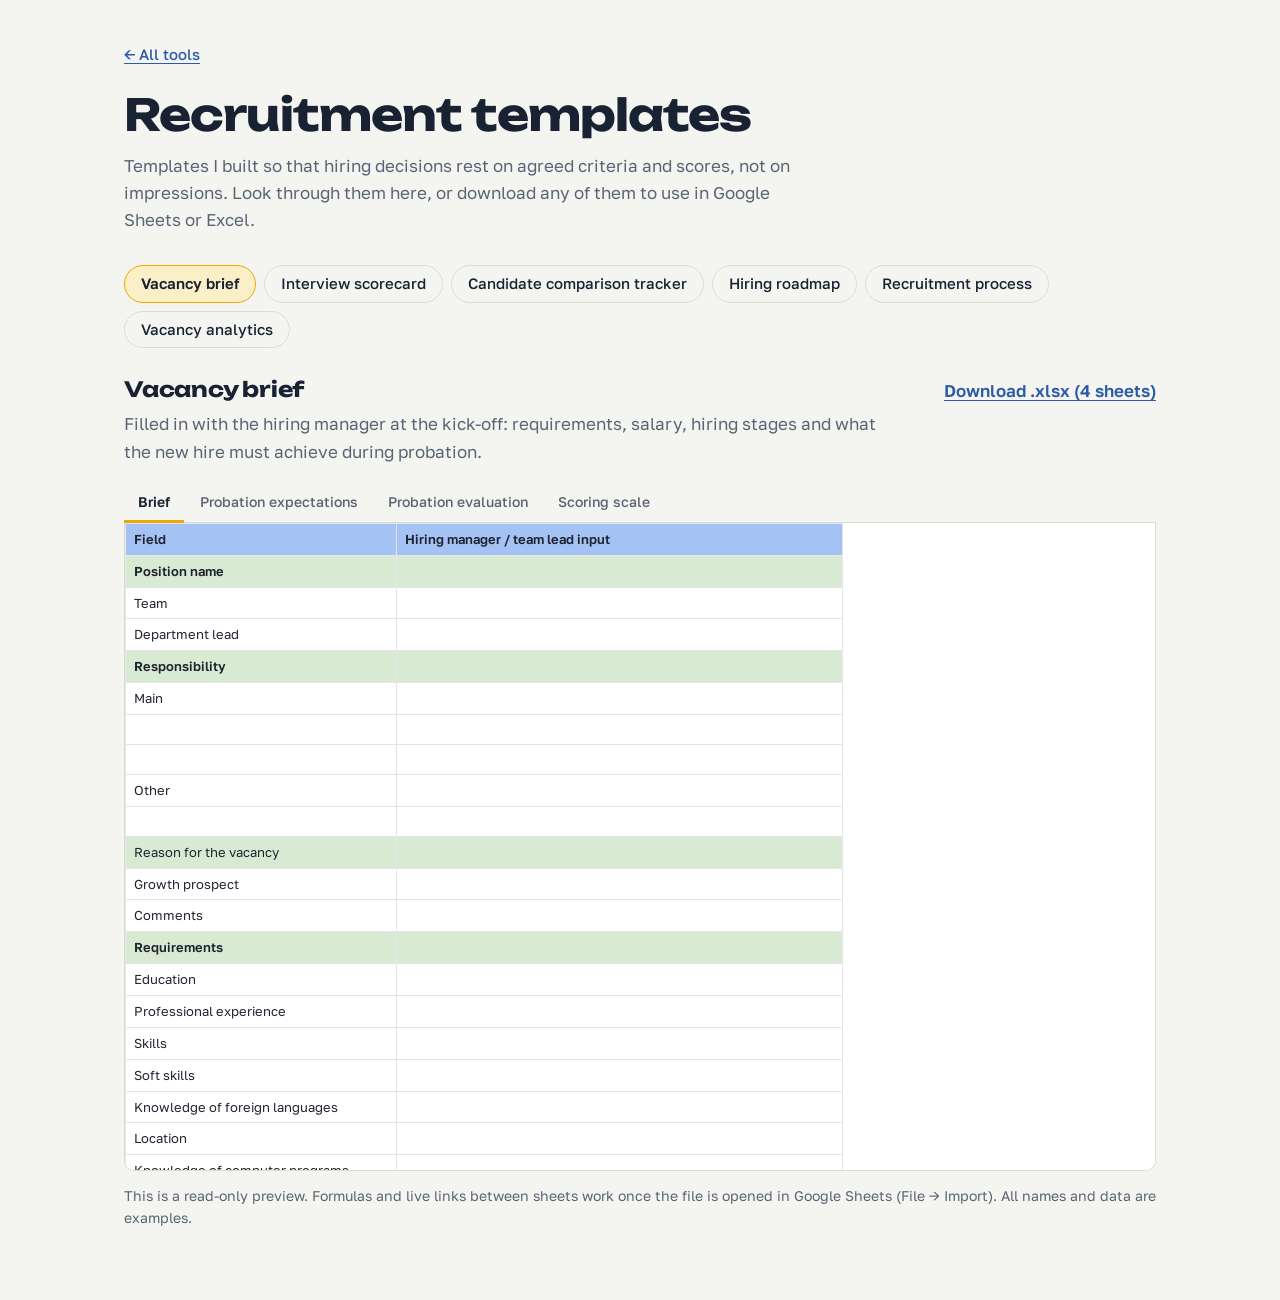
==== hr-templates/index.html @ fc84f604 "Add files via upload" ====
<!DOCTYPE html>
<html lang="en">
<head>
<meta charset="UTF-8">
<meta name="viewport" content="width=device-width, initial-scale=1">
<title>Recruitment templates · Sviatoslav Navolskyi</title>
<meta name="description" content="Preview recruitment templates in the browser: vacancy brief, interview scorecard, candidate comparison, hiring roadmap, recruitment process and vacancy analytics.">
<link rel="preconnect" href="https://fonts.googleapis.com">
<link rel="preconnect" href="https://fonts.gstatic.com" crossorigin>
<link href="https://fonts.googleapis.com/css2?family=Unbounded:wght@500;700&family=Golos+Text:wght@400;500;600&display=swap" rel="stylesheet">
<style>
:root{
  --paper:#F4F5F1; --ink:#182233; --muted:#5A6474; --line:#D9DDD3;
  --sun:#E8A900; --sun-soft:#FBEFC7; --link:#2D5BA8; --surface:#FFFFFF;
  color-scheme: light;
}
@media (prefers-color-scheme: dark){
  :root{
    --paper:#141A24; --ink:#E9ECEF; --muted:#9AA4B2; --line:#2A3342;
    --sun:#F2BC1B; --sun-soft:#3A3115; --link:#8EB2F0; --surface:#1B2330;
    color-scheme: dark;
  }
}
*{box-sizing:border-box}
body{margin:0;background:var(--paper);color:var(--ink);font:400 17px/1.6 'Golos Text',system-ui,-apple-system,'Segoe UI',sans-serif}
.page{max-width:1080px;margin:0 auto;padding:40px 24px 56px}
a{color:var(--link);text-underline-offset:3px}
a:focus-visible,button:focus-visible{outline:3px solid var(--sun);outline-offset:2px;border-radius:6px}
.back{font-weight:500;font-size:15px}
h1{font:700 clamp(30px,5vw,44px)/1.1 'Unbounded','Golos Text',sans-serif;letter-spacing:-0.02em;margin:24px 0 12px}
.lede{max-width:40em;margin:0 0 32px;color:var(--muted)}

.picker{display:flex;flex-wrap:wrap;gap:8px;margin:0 0 28px;padding:0;list-style:none}
.picker button{
  font:500 15px/1.3 'Golos Text',sans-serif;color:var(--ink);background:transparent;
  border:1px solid var(--line);border-radius:999px;padding:8px 16px;cursor:pointer;
}
.picker button:hover{border-color:var(--muted)}
.picker button[aria-pressed="true"]{background:var(--sun-soft);border-color:var(--sun);font-weight:600}

.head{display:flex;flex-wrap:wrap;justify-content:space-between;align-items:baseline;gap:8px 24px;margin-bottom:6px}
.head h2{font:700 21px/1.3 'Unbounded',sans-serif;margin:0;letter-spacing:-0.01em}
.download{font-weight:600;white-space:nowrap}
.desc{margin:0 0 18px;color:var(--muted);max-width:46em}

.tabs[hidden]{display:none}
.tabs{display:flex;flex-wrap:wrap;gap:2px;border-bottom:1px solid var(--line)}
.tabs button{
  font:500 14px/1.3 'Golos Text',sans-serif;color:var(--muted);background:transparent;border:0;
  border-bottom:3px solid transparent;padding:10px 14px 9px;cursor:pointer;margin-bottom:-1px;
}
.tabs button[aria-selected="true"]{color:var(--ink);border-bottom-color:var(--sun);font-weight:600}

/* The sheet itself always looks like paper, so the template's own colours read correctly in dark mode too. */
.scroller{overflow:auto;max-height:72vh;background:#FFFFFF;border:1px solid var(--line);border-top:0;border-radius:0 0 10px 10px}
table.sheet{border-collapse:collapse;table-layout:fixed;font:400 13px/1.45 'Golos Text',Arial,sans-serif;color:#1F2430;background:#FFFFFF}
table.sheet td{border:1px solid #E3E5EA;padding:6px 8px;vertical-align:top;overflow-wrap:anywhere;height:30px}
.note{font-size:14px;color:var(--muted);margin-top:14px}
</style>
</head>
<body>
<div class="page">
  <a class="back" href="../">← All tools</a>
  <h1>Recruitment templates</h1>
  <p class="lede">Templates I built so that hiring decisions rest on agreed criteria and scores, not on impressions. Look through them here, or download any of them to use in Google Sheets or Excel.</p>

  <ul class="picker" id="picker" aria-label="Templates"></ul>

  <section aria-live="polite">
    <div class="head"><h2 id="t-title"></h2><a class="download" id="t-download" download>Download .xlsx</a></div>
    <p class="desc" id="t-desc"></p>
    <div class="tabs" id="tabs" role="tablist"></div>
    <div class="scroller" id="sheet" role="tabpanel"></div>
    <p class="note">This is a read-only preview. Formulas and live links between sheets work once the file is opened in Google Sheets (File → Import). All names and data are examples.</p>
  </section>
</div>

<script>
const TEMPLATES = [{"id": "brief", "title": "Vacancy brief", "file": "Vacancy_Brief_template.xlsx", "desc": "Filled in with the hiring manager at the kick-off: requirements, salary, hiring stages and what the new hire must achieve during probation.", "sheets": [{"name": "Brief", "html": "<table class=\"sheet\"><colgroup><col style=\"width:271px\"><col style=\"width:446px\"><\/colgroup><tr><td style=\"background:#A4C2F4;font-weight:600\">Field<\/td><td style=\"background:#A4C2F4;font-weight:600\">Hiring manager / team lead input<\/td><\/tr><tr><td style=\"background:#D9EAD3;font-weight:600\">Position name<\/td><td style=\"background:#D9EAD3\"><\/td><\/tr><tr><td>Team<\/td><td><\/td><\/tr><tr><td>Department lead<\/td><td><\/td><\/tr><tr><td style=\"background:#D9EAD3;font-weight:600\">Responsibility<\/td><td style=\"background:#D9EAD3;color:#202124\"><\/td><\/tr><tr><td>Main<\/td><td style=\"color:#202124\"><\/td><\/tr><tr><td><\/td><td style=\"color:#202124\"><\/td><\/tr><tr><td><\/td><td style=\"color:#202124\"><\/td><\/tr><tr><td>Other<\/td><td><\/td><\/tr><tr><td><\/td><td><\/td><\/tr><tr><td style=\"background:#D9EAD3\">Reason for the vacancy<\/td><td style=\"background:#D9EAD3\"><\/td><\/tr><tr><td>Growth prospect<\/td><td><\/td><\/tr><tr><td>Comments<\/td><td><\/td><\/tr><tr><td style=\"background:#D9EAD3;font-weight:600\">Requirements<\/td><td style=\"background:#D9EAD3\"><\/td><\/tr><tr><td>Education<\/td><td><\/td><\/tr><tr><td>Professional experience<\/td><td><\/td><\/tr><tr><td>Skills<\/td><td><\/td><\/tr><tr><td>Soft skills<\/td><td><\/td><\/tr><tr><td>Knowledge of foreign languages<\/td><td><\/td><\/tr><tr><td>Location<\/td><td><\/td><\/tr><tr><td>Knowledge of computer programs<\/td><td><\/td><\/tr><tr><td>KPIs for the probation period<\/td><td><\/td><\/tr><tr><td>Companies where previous work experience is an advantage<\/td><td><\/td><\/tr><tr><td>Comments<\/td><td><\/td><\/tr><tr><td style=\"background:#D9EAD3;font-weight:600\">Salary<\/td><td style=\"background:#D9EAD3\"><\/td><\/tr><tr><td>Salary (basic)<\/td><td><\/td><\/tr><tr><td>Bonuses<\/td><td><\/td><\/tr><tr><td style=\"background:#D9EAD3;font-weight:600\">Hiring process<\/td><td style=\"background:#D9EAD3\"><\/td><\/tr><tr><td>Interviews (number of stages)<\/td><td><\/td><\/tr><tr><td>Test task (Yes/No), at what stage<\/td><td><\/td><\/tr><tr><td>Other comments on the process<\/td><td><\/td><\/tr><tr><td>Desired start date<\/td><td><\/td><\/tr><\/table>"}, {"name": "Probation expectations", "html": "<table class=\"sheet\"><colgroup><col style=\"width:271px\"><col style=\"width:261px\"><col style=\"width:178px\"><\/colgroup><tr><td style=\"background:#A4C2F4;font-weight:600\">Category<\/td><td style=\"background:#A4C2F4;font-weight:600\">Expectation<\/td><td style=\"background:#A4C2F4;font-weight:600\">Comments / role adaptation<\/td><\/tr><tr><td style=\"background:#D9D9D9;font-weight:600\">1. Getting into the product and domain<\/td><td>Gets to know the product, business model, user roles and key processes.<\/td><td><\/td><\/tr><tr><td style=\"background:#D9D9D9;font-weight:600\">2. Confident use of company tools and approaches<\/td><td>Confidently uses all the tools needed to do the job.<\/td><td><\/td><\/tr><tr><td style=\"background:#D9D9D9;font-weight:600\">3. Independence and initiative<\/td><td style=\"color:#202124\">Takes ownership, plans and solves tasks independently.<\/td><td><\/td><\/tr><tr><td style=\"background:#D9D9D9;font-weight:600\">4. Transparent and effective teamwork<\/td><td style=\"color:#202124\">Works well with the team, takes part in meetings and keeps agreements.<\/td><td><\/td><\/tr><tr><td style=\"background:#D9D9D9;font-weight:600\">5. Quality and on-time delivery<\/td><td style=\"color:#202124\">Meets deadlines, reports on tasks and updates statuses regularly.<\/td><td><\/td><\/tr><tr><td style=\"background:#D9D9D9;font-weight:600\">6. Openness to feedback<\/td><td style=\"color:#202124\">Receives, accepts and acts on constructive feedback.<\/td><td><\/td><\/tr><tr><td style=\"background:#D9D9D9;font-weight:600\">7. Expected results in months 1–2<\/td><td>Completes 2–3 key tasks or initiatives that matter to the team or product.<\/td><td><\/td><\/tr><tr><td style=\"background:#D9D9D9;font-weight:600\">8. What could cause probation to fail<\/td><td>Passivity, low quality of work, or breaking communication or team processes.<\/td><td><\/td><\/tr><\/table>"}, {"name": "Probation evaluation", "html": "<table class=\"sheet\"><colgroup><col style=\"width:157px\"><col style=\"width:254px\"><col style=\"width:226px\"><col style=\"width:171px\"><col style=\"width:99px\"><col style=\"width:192px\"><col style=\"width:99px\"><\/colgroup><tr><td style=\"background:#D9EAD3;font-weight:600\">Category<\/td><td style=\"background:#D9EAD3;font-weight:600\">Expected Outcome<\/td><td style=\"background:#D9EAD3;font-weight:600\">Role Adaptation Notes<\/td><td style=\"background:#D9EAD3;font-weight:600\">Evaluation Owner<\/td><td style=\"background:#D9EAD3;font-weight:600\">Score<\/td><td style=\"background:#D9EAD3;font-weight:600\">Comment <\/td><td><\/td><\/tr><tr><td>Product &amp; Business Understanding<\/td><td>Understands the product, customers, business model, internal processes, and role expectations.<\/td><td><\/td><td>Team lead<\/td><td><\/td><td><\/td><td><\/td><\/tr><tr><td>Tools &amp; Workflow Mastery<\/td><td>Confidently uses required tools, systems, and internal workflows.<\/td><td><\/td><td>Team lead<\/td><td><\/td><td><\/td><td><\/td><\/tr><tr><td>Ownership &amp; Independence<\/td><td>Takes responsibility, plans work proactively, solves problems with decreasing supervision.<\/td><td><\/td><td>Team lead<\/td><td><\/td><td><\/td><td><\/td><\/tr><tr><td>Communication &amp; Team Collaboration<\/td><td>Communicates clearly, responds on time, collaborates effectively, participates in meetings.<\/td><td><\/td><td>Team lead<\/td><td><\/td><td><\/td><td><\/td><\/tr><tr><td>Quality &amp; Delivery Discipline<\/td><td>Delivers tasks on time with expected quality standards and regular status updates.<\/td><td><\/td><td>Team lead<\/td><td><\/td><td><\/td><td><\/td><\/tr><tr><td>Feedback &amp; Growth Mindset<\/td><td>Accepts feedback constructively and demonstrates visible improvement.<\/td><td><\/td><td>Team lead<\/td><td><\/td><td><\/td><td><\/td><\/tr><tr><td>Results by Month 1–2<\/td><td>Completes 2–3 meaningful priorities or initiatives with business/team value.<\/td><td><\/td><td>Team lead<\/td><td><\/td><td><\/td><td><\/td><\/tr><tr><td>Failure Risk Indicators<\/td><td>Passive behavior, repeated quality issues, poor communication, low learning speed, missed deadlines.<\/td><td><\/td><td>Team lead<\/td><td><\/td><td><\/td><td><\/td><\/tr><tr><td><\/td><td><\/td><td><\/td><td><\/td><td><\/td><td><\/td><td><\/td><\/tr><tr><td>Probation recomendation<\/td><td><\/td><td><\/td><td><\/td><td><\/td><td><\/td><td><\/td><\/tr><tr><td><\/td><td><\/td><td><\/td><td><\/td><td><\/td><td><\/td><td><\/td><\/tr><tr><td><\/td><td><\/td><td><\/td><td><\/td><td><\/td><td><\/td><td><\/td><\/tr><tr><td><\/td><td><\/td><td><\/td><td><\/td><td><\/td><td><\/td><td><\/td><\/tr><tr><td><\/td><td><\/td><td><\/td><td><\/td><td><\/td><td><\/td><td><\/td><\/tr><tr><td><\/td><td><\/td><td><\/td><td><\/td><td><\/td><td><\/td><td><\/td><\/tr><tr><td><\/td><td><\/td><td><\/td><td><\/td><td><\/td><td><\/td><td><\/td><\/tr><tr><td><\/td><td><\/td><td><\/td><td><\/td><td><\/td><td><\/td><td><\/td><\/tr><tr><td><\/td><td><\/td><td><\/td><td><\/td><td><\/td><td><\/td><td><\/td><\/tr><tr><td><\/td><td><\/td><td><\/td><td><\/td><td><\/td><td><\/td><td><\/td><\/tr><tr><td><\/td><td><\/td><td><\/td><td><\/td><td><\/td><td><\/td><td>1<\/td><\/tr><\/table>"}, {"name": "Scoring scale", "html": "<table class=\"sheet\"><colgroup><col style=\"width:261px\"><col style=\"width:242px\"><\/colgroup><tr><td>Recommended Measurement System<\/td><td><\/td><\/tr><tr><td><\/td><td><\/td><\/tr><tr><td>Use a 1–4 scale:<\/td><td><\/td><\/tr><tr><td><\/td><td><\/td><\/tr><tr><td style=\"background:#D9EAD3\">Score<\/td><td style=\"background:#D9EAD3\">Meaning<\/td><\/tr><tr><td>1<\/td><td>Below expectations<\/td><\/tr><tr><td>2<\/td><td>Partially meets expectations<\/td><\/tr><tr><td>3<\/td><td>Meets expectations<\/td><\/tr><tr><td>4<\/td><td>Exceeds expectations<\/td><\/tr><tr><td><\/td><td><\/td><\/tr><tr><td><\/td><td><\/td><\/tr><tr><td style=\"background:#D9EAD3\">Decision:<\/td><td style=\"background:#D9EAD3\"><\/td><\/tr><tr><td><\/td><td><\/td><\/tr><tr><td>3.5+ Strong pass<\/td><td><\/td><\/tr><tr><td>3.0+ Pass<\/td><td><\/td><\/tr><tr><td>2.5–2.9 Risk / Extend support plan<\/td><td><\/td><\/tr><tr><td>Below 2.5 Fail probation<\/td><td><\/td><\/tr><\/table>"}]}, {"id": "scorecard", "title": "Interview scorecard", "file": "Interview_Scorecard_Sales_template.xlsx", "desc": "Example for a sales role: weighted criteria scored 1–4, red flags, a guide for interviewers and a final recommendation.", "sheets": [{"name": "Info", "html": "<table class=\"sheet\"><colgroup><col style=\"width:50px\"><col style=\"width:232px\"><col style=\"width:302px\"><\/colgroup><tr><td colspan=\"3\" style=\"background:#1B2A4A;font-weight:600;color:#FFFFFF;text-align:center\">SALES CANDIDATE SCORECARD<\/td><\/tr><tr><td colspan=\"3\" style=\"background:#FFF2CC;font-style:italic;color:#1B2A4A\">⚡  Fill this file for ONE candidate — share the Google Sheets URL with the Master Tracker<\/td><\/tr><tr><td style=\"background:#1F7A8C;font-weight:600;color:#FFFFFF;text-align:center\">#<\/td><td style=\"background:#1F7A8C;font-weight:600;color:#FFFFFF;text-align:center\">Field<\/td><td style=\"background:#1F7A8C;font-weight:600;color:#FFFFFF;text-align:center\">Value<\/td><\/tr><tr><td style=\"background:#F5F6FA;color:#4A4F5C;text-align:center\">1<\/td><td style=\"background:#F5F6FA;font-weight:600;color:#1B2A4A\">Job Title / Vacancy Name<\/td><td style=\"color:#4A4F5C\"><\/td><\/tr><tr><td style=\"background:#D6E4F7;color:#4A4F5C;text-align:center\">2<\/td><td style=\"background:#D6E4F7;font-weight:600;color:#1B2A4A\">Role Level<\/td><td style=\"color:#4A4F5C\"><\/td><\/tr><tr><td style=\"background:#F5F6FA;color:#4A4F5C;text-align:center\">3<\/td><td style=\"background:#F5F6FA;font-weight:600;color:#1B2A4A\">Candidate Full Name<\/td><td style=\"color:#4A4F5C\">Steve<\/td><\/tr><tr><td style=\"background:#D6E4F7;color:#4A4F5C;text-align:center\">4<\/td><td style=\"background:#D6E4F7;font-weight:600;color:#1B2A4A\">Interview Date<\/td><td style=\"color:#4A4F5C\"><\/td><\/tr><tr><td style=\"background:#F5F6FA;color:#4A4F5C;text-align:center\">5<\/td><td style=\"background:#F5F6FA;font-weight:600;color:#1B2A4A\">Interview Stage<\/td><td style=\"color:#4A4F5C\"><\/td><\/tr><tr><td style=\"background:#D6E4F7;color:#4A4F5C;text-align:center\">6<\/td><td style=\"background:#D6E4F7;font-weight:600;color:#1B2A4A\">Interviewer(s)<\/td><td style=\"color:#4A4F5C\"><\/td><\/tr><tr><td style=\"background:#F5F6FA;color:#4A4F5C;text-align:center\">7<\/td><td style=\"background:#F5F6FA;font-weight:600;color:#1B2A4A\">Department / Team<\/td><td style=\"color:#4A4F5C\"><\/td><\/tr><tr><td style=\"background:#D6E4F7;color:#4A4F5C;text-align:center\">8<\/td><td style=\"background:#D6E4F7;font-weight:600;color:#1B2A4A\">Sales Format<\/td><td style=\"color:#4A4F5C\"><\/td><\/tr><tr><td style=\"background:#F5F6FA;color:#4A4F5C;text-align:center\">9<\/td><td style=\"background:#F5F6FA;font-weight:600;color:#1B2A4A\">Final Recommendation<\/td><td style=\"background:#E2EFDA;font-weight:600;color:#217346\">❌ DO NOT RECOMMEND<\/td><\/tr><tr><td style=\"background:#D6E4F7;color:#4A4F5C;text-align:center\">10<\/td><td style=\"background:#D6E4F7;font-weight:600;color:#1B2A4A\">Total Weighted Score<\/td><td style=\"background:#E2EFDA;font-weight:600;color:#217346\">0<\/td><\/tr><tr><td style=\"background:#F5F6FA;color:#4A4F5C;text-align:center\">11<\/td><td style=\"background:#F5F6FA;font-weight:600;color:#1B2A4A\">Red Flags Count<\/td><td style=\"background:#E2EFDA;font-weight:600;color:#217346\">3<\/td><\/tr><tr><td><\/td><td><\/td><td><\/td><\/tr><tr><td colspan=\"3\" style=\"background:#FFF2CC;font-weight:600;color:#1B2A4A\">📋  MASTER TRACKER pulls these cells via IMPORTRANGE:<\/td><\/tr><tr><td style=\"background:#F5F6FA;font-weight:600;color:#4A4F5C\">Candidate Name<\/td><td colspan=\"2\" style=\"background:#F5F6FA;font-style:italic;color:#1F7A8C\">INFO!C6<\/td><\/tr><tr><td style=\"font-weight:600;color:#4A4F5C\">Interview Stage<\/td><td colspan=\"2\" style=\"font-style:italic;color:#1F7A8C\">INFO!C8<\/td><\/tr><tr><td style=\"background:#F5F6FA;font-weight:600;color:#4A4F5C\">Total Score<\/td><td colspan=\"2\" style=\"background:#F5F6FA;font-style:italic;color:#1F7A8C\">INFO!C13<\/td><\/tr><tr><td style=\"font-weight:600;color:#4A4F5C\">Recommendation<\/td><td colspan=\"2\" style=\"font-style:italic;color:#1F7A8C\">INFO!C12<\/td><\/tr><tr><td style=\"background:#F5F6FA;font-weight:600;color:#4A4F5C\">Red Flags<\/td><td colspan=\"2\" style=\"background:#F5F6FA;font-style:italic;color:#1F7A8C\">INFO!C14<\/td><\/tr><\/table>"}, {"name": "Scorecard", "html": "<table class=\"sheet\"><colgroup><col style=\"width:50px\"><col style=\"width:204px\"><col style=\"width:64px\"><col style=\"width:92px\"><col style=\"width:106px\"><col style=\"width:260px\"><col style=\"width:68px\"><\/colgroup><tr><td colspan=\"5\" style=\"background:#1B2A4A;font-weight:600;color:#FFFFFF;text-align:center\">SALES EVALUATION SCORECARD<\/td><td><\/td><td><\/td><\/tr><tr><td style=\"background:#D6E4F7;font-weight:600;color:#1B2A4A;text-align:right\">Candidate:<\/td><td style=\"background:#D6E4F7;font-weight:600;color:#2E5DA6\">Steve<\/td><td style=\"background:#D6E4F7;font-weight:600;color:#1B2A4A;text-align:right\">Stage:<\/td><td style=\"background:#D6E4F7;font-weight:600;color:#2E5DA6\"><\/td><td style=\"background:#D6E4F7;font-weight:600;color:#1B2A4A;text-align:right\">Interviewer:<\/td><td style=\"background:#D6E4F7;font-weight:600;color:#2E5DA6\"><\/td><td style=\"background:#D6E4F7;font-weight:600;color:#1B2A4A;text-align:right\">Date:<\/td><\/tr><tr><td style=\"background:#2E5DA6;font-weight:600;color:#FFFFFF;text-align:center\">#<\/td><td style=\"background:#2E5DA6;font-weight:600;color:#FFFFFF;text-align:center\">Criterion<\/td><td style=\"background:#2E5DA6;font-weight:600;color:#FFFFFF;text-align:center\">Weight<\/td><td style=\"background:#2E5DA6;font-weight:600;color:#FFFFFF;text-align:center\">Score<br>(1–4)<\/td><td style=\"background:#2E5DA6;font-weight:600;color:#FFFFFF;text-align:center\">Weighted<br>Score<\/td><td style=\"background:#2E5DA6;font-weight:600;color:#FFFFFF;text-align:center\">Comments<\/td><td><\/td><\/tr><tr><td style=\"background:#F5F6FA;color:#4A4F5C;text-align:center\">1<\/td><td style=\"background:#F5F6FA;font-weight:600;color:#1B2A4A\">Relevant Sales Experience<\/td><td style=\"background:#F5F6FA;font-weight:600;color:#4A4F5C;text-align:center\">15%<\/td><td style=\"background:#FFF2CC;font-weight:600;color:#1B2A4A;text-align:center\"><\/td><td style=\"background:#E2EFDA;font-weight:600;color:#217346;text-align:center\"><\/td><td style=\"color:#4A4F5C\"><\/td><td><\/td><\/tr><tr><td style=\"background:#D6E4F7;color:#4A4F5C;text-align:center\">2<\/td><td style=\"background:#D6E4F7;font-weight:600;color:#1B2A4A\">Understanding Sales Stages<\/td><td style=\"background:#D6E4F7;font-weight:600;color:#4A4F5C;text-align:center\">10%<\/td><td style=\"background:#FFF2CC;font-weight:600;color:#1B2A4A;text-align:center\"><\/td><td style=\"background:#E2EFDA;font-weight:600;color:#217346;text-align:center\"><\/td><td style=\"color:#4A4F5C\"><\/td><td><\/td><\/tr><tr><td style=\"background:#F5F6FA;color:#4A4F5C;text-align:center\">3<\/td><td style=\"background:#F5F6FA;font-weight:600;color:#1B2A4A\">Communication &amp; Persuasion<\/td><td style=\"background:#F5F6FA;font-weight:600;color:#4A4F5C;text-align:center\">15%<\/td><td style=\"background:#FFF2CC;font-weight:600;color:#1B2A4A;text-align:center\"><\/td><td style=\"background:#E2EFDA;font-weight:600;color:#217346;text-align:center\"><\/td><td style=\"color:#4A4F5C\"><\/td><td><\/td><\/tr><tr><td style=\"background:#D6E4F7;color:#4A4F5C;text-align:center\">4<\/td><td style=\"background:#D6E4F7;font-weight:600;color:#1B2A4A\">Needs Discovery<\/td><td style=\"background:#D6E4F7;font-weight:600;color:#4A4F5C;text-align:center\">10%<\/td><td style=\"background:#FFF2CC;font-weight:600;color:#1B2A4A;text-align:center\"><\/td><td style=\"background:#E2EFDA;font-weight:600;color:#217346;text-align:center\"><\/td><td style=\"color:#4A4F5C\"><\/td><td><\/td><\/tr><tr><td style=\"background:#F5F6FA;color:#4A4F5C;text-align:center\">5<\/td><td style=\"background:#F5F6FA;font-weight:600;color:#1B2A4A\">Objection Handling<\/td><td style=\"background:#F5F6FA;font-weight:600;color:#4A4F5C;text-align:center\">15%<\/td><td style=\"background:#FFF2CC;font-weight:600;color:#1B2A4A;text-align:center\"><\/td><td style=\"background:#E2EFDA;font-weight:600;color:#217346;text-align:center\"><\/td><td style=\"color:#4A4F5C\"><\/td><td><\/td><\/tr><tr><td style=\"background:#D6E4F7;color:#4A4F5C;text-align:center\">6<\/td><td style=\"background:#D6E4F7;font-weight:600;color:#1B2A4A\">Results Orientation<\/td><td style=\"background:#D6E4F7;font-weight:600;color:#4A4F5C;text-align:center\">10%<\/td><td style=\"background:#FFF2CC;font-weight:600;color:#1B2A4A;text-align:center\"><\/td><td style=\"background:#E2EFDA;font-weight:600;color:#217346;text-align:center\"><\/td><td style=\"color:#4A4F5C\"><\/td><td><\/td><\/tr><tr><td style=\"background:#F5F6FA;color:#4A4F5C;text-align:center\">7<\/td><td style=\"background:#F5F6FA;font-weight:600;color:#1B2A4A\">Negotiation Skills<\/td><td style=\"background:#F5F6FA;font-weight:600;color:#4A4F5C;text-align:center\">10%<\/td><td style=\"background:#FFF2CC;font-weight:600;color:#1B2A4A;text-align:center\"><\/td><td style=\"background:#E2EFDA;font-weight:600;color:#217346;text-align:center\"><\/td><td style=\"color:#4A4F5C\"><\/td><td><\/td><\/tr><tr><td style=\"background:#D6E4F7;color:#4A4F5C;text-align:center\">8<\/td><td style=\"background:#D6E4F7;font-weight:600;color:#1B2A4A\">Initiative &amp; Drive<\/td><td style=\"background:#D6E4F7;font-weight:600;color:#4A4F5C;text-align:center\">5%<\/td><td style=\"background:#FFF2CC;font-weight:600;color:#1B2A4A;text-align:center\"><\/td><td style=\"background:#E2EFDA;font-weight:600;color:#217346;text-align:center\"><\/td><td style=\"color:#4A4F5C\"><\/td><td><\/td><\/tr><tr><td style=\"background:#F5F6FA;color:#4A4F5C;text-align:center\">9<\/td><td style=\"background:#F5F6FA;font-weight:600;color:#1B2A4A\">Motivation for Role<\/td><td style=\"background:#F5F6FA;font-weight:600;color:#4A4F5C;text-align:center\">5%<\/td><td style=\"background:#FFF2CC;font-weight:600;color:#1B2A4A;text-align:center\"><\/td><td style=\"background:#E2EFDA;font-weight:600;color:#217346;text-align:center\"><\/td><td style=\"color:#4A4F5C\"><\/td><td><\/td><\/tr><tr><td style=\"background:#D6E4F7;color:#4A4F5C;text-align:center\">10<\/td><td style=\"background:#D6E4F7;font-weight:600;color:#1B2A4A\">Product &amp; Format Fit<\/td><td style=\"background:#D6E4F7;font-weight:600;color:#4A4F5C;text-align:center\">5%<\/td><td style=\"background:#FFF2CC;font-weight:600;color:#1B2A4A;text-align:center\"><\/td><td style=\"background:#E2EFDA;font-weight:600;color:#217346;text-align:center\"><\/td><td style=\"color:#4A4F5C\"><\/td><td><\/td><\/tr><tr><td colspan=\"3\" style=\"background:#1B2A4A;font-weight:600;color:#FFFFFF;text-align:center\">TOTAL WEIGHTED SCORE<\/td><td style=\"background:#1B2A4A\"><\/td><td style=\"background:#1B2A4A;font-weight:600;color:#FFFFFF;text-align:center\">0<\/td><td style=\"background:#1B2A4A\"><\/td><td><\/td><\/tr><tr><td colspan=\"6\" style=\"background:#F5F6FA;font-style:italic;color:#4A4F5C\">Benchmarks: ≥3.2 Recommend  |  2.5–3.19 Recommend with Risks  |  1.8–2.49 Additional Interview  |  &lt;1.8 Do Not Recommend<\/td><td><\/td><\/tr><tr><td colspan=\"6\" style=\"background:#2E5DA6;font-weight:600;color:#FFFFFF;text-align:center\">❌ DO NOT RECOMMEND<\/td><td><\/td><\/tr><\/table>"}, {"name": "Red Flags", "html": "<table class=\"sheet\"><colgroup><col style=\"width:50px\"><col style=\"width:372px\"><col style=\"width:134px\"><col style=\"width:260px\"><\/colgroup><tr><td colspan=\"4\" style=\"background:#1B2A4A;font-weight:600;color:#FFFFFF;text-align:center\">RED FLAGS &amp; ABSOLUTE DISQUALIFIERS<\/td><\/tr><tr><td colspan=\"4\" style=\"background:#FCE4D6;font-weight:600;color:#9C0006\">⚠️  RED FLAG SIGNALS<\/td><\/tr><tr><td style=\"background:#2E5DA6;font-weight:600;color:#FFFFFF;text-align:center\">#<\/td><td style=\"background:#2E5DA6;font-weight:600;color:#FFFFFF;text-align:center\">Signal<\/td><td style=\"background:#2E5DA6;font-weight:600;color:#FFFFFF;text-align:center\">Observed?<\/td><td style=\"background:#2E5DA6;font-weight:600;color:#FFFFFF;text-align:center\">Note<\/td><\/tr><tr><td style=\"background:#FCE4D6;color:#4A4F5C;text-align:center\">1<\/td><td style=\"background:#FCE4D6;font-weight:600;color:#4A4F5C\">Talks well but cites no real revenue results<\/td><td style=\"color:#4A4F5C;text-align:center\">Yes<\/td><td style=\"color:#4A4F5C\"><\/td><\/tr><tr><td style=\"background:#FFF2CC;color:#4A4F5C;text-align:center\">2<\/td><td style=\"background:#FFF2CC;font-weight:600;color:#4A4F5C\">Cannot explain personal contribution to sales outcomes<\/td><td style=\"color:#4A4F5C;text-align:center\">No<\/td><td style=\"color:#4A4F5C\"><\/td><\/tr><tr><td style=\"background:#FCE4D6;color:#4A4F5C;text-align:center\">3<\/td><td style=\"background:#FCE4D6;font-weight:600;color:#4A4F5C\">Does not understand funnel metrics or conversion logic<\/td><td style=\"color:#4A4F5C;text-align:center\">No<\/td><td style=\"color:#4A4F5C\"><\/td><\/tr><tr><td style=\"background:#FFF2CC;color:#4A4F5C;text-align:center\">4<\/td><td style=\"background:#FFF2CC;font-weight:600;color:#4A4F5C\">Struggles with rejections — avoids or deflects<\/td><td style=\"color:#4A4F5C;text-align:center\">No<\/td><td style=\"color:#4A4F5C\"><\/td><\/tr><tr><td style=\"background:#FCE4D6;color:#4A4F5C;text-align:center\">5<\/td><td style=\"background:#FCE4D6;font-weight:600;color:#4A4F5C\">Service-oriented rather than sales-driven mindset<\/td><td style=\"color:#4A4F5C;text-align:center\">Yes<\/td><td style=\"color:#4A4F5C\"><\/td><\/tr><tr><td style=\"background:#FFF2CC;color:#4A4F5C;text-align:center\">6<\/td><td style=\"background:#FFF2CC;font-weight:600;color:#4A4F5C\">Avoids closing or pushing deal forward<\/td><td style=\"color:#4A4F5C;text-align:center\">No<\/td><td style=\"color:#4A4F5C\"><\/td><\/tr><tr><td style=\"background:#FCE4D6;color:#4A4F5C;text-align:center\">7<\/td><td style=\"background:#FCE4D6;font-weight:600;color:#4A4F5C\">Inflated financial expectations without proven track record<\/td><td style=\"color:#4A4F5C;text-align:center\">Yes<\/td><td style=\"color:#4A4F5C\"><\/td><\/tr><tr><td style=\"background:#FFF2CC;color:#4A4F5C;text-align:center\">8<\/td><td style=\"background:#FFF2CC;font-weight:600;color:#4A4F5C\">Cannot sustain high activity pace or meet planning targets<\/td><td style=\"color:#4A4F5C;text-align:center\">No<\/td><td style=\"color:#4A4F5C\"><\/td><\/tr><tr><td><\/td><td><\/td><td><\/td><td><\/td><\/tr><tr><td colspan=\"2\" style=\"background:#1B2A4A;font-weight:600;color:#FFFFFF;text-align:center\">Red Flags Count (Yes):<\/td><td style=\"background:#1B2A4A;font-weight:600;color:#FFFFFF;text-align:center\">3<\/td><td style=\"background:#1B2A4A\"><\/td><\/tr><tr><td><\/td><td><\/td><td><\/td><td><\/td><\/tr><tr><td colspan=\"4\" style=\"background:#FCE4D6;font-weight:600;color:#9C0006\">🚫  ABSOLUTE DISQUALIFIERS — Any &#x27;Yes&#x27; = automatic rejection<\/td><\/tr><tr><td style=\"background:#2E5DA6;font-weight:600;color:#FFFFFF;text-align:center\">#<\/td><td style=\"background:#2E5DA6;font-weight:600;color:#FFFFFF;text-align:center\">Disqualifier<\/td><td style=\"background:#2E5DA6;font-weight:600;color:#FFFFFF;text-align:center\">Triggered?<\/td><td style=\"background:#2E5DA6;font-weight:600;color:#FFFFFF;text-align:center\">Note<\/td><\/tr><tr><td style=\"background:#FCE4D6;font-weight:600;color:#9C0006;text-align:center\">1<\/td><td style=\"background:#FCE4D6;font-weight:600;color:#4A4F5C\">Falsified or heavily exaggerated metrics/achievements<\/td><td style=\"color:#4A4F5C;text-align:center\">Yes<\/td><td style=\"color:#4A4F5C\"><\/td><\/tr><tr><td style=\"background:#FCE4D6;font-weight:600;color:#9C0006;text-align:center\">2<\/td><td style=\"background:#FCE4D6;font-weight:600;color:#4A4F5C\">Cannot name a single client or specific deal<\/td><td style=\"color:#4A4F5C;text-align:center\">No<\/td><td style=\"color:#4A4F5C\"><\/td><\/tr><tr><td style=\"background:#FCE4D6;font-weight:600;color:#9C0006;text-align:center\">3<\/td><td style=\"background:#FCE4D6;font-weight:600;color:#4A4F5C\">Shows aggression, dishonesty, or integrity concern<\/td><td style=\"color:#4A4F5C;text-align:center\">No<\/td><td style=\"color:#4A4F5C\"><\/td><\/tr><tr><td style=\"background:#FCE4D6;font-weight:600;color:#9C0006;text-align:center\">4<\/td><td style=\"background:#FCE4D6;font-weight:600;color:#4A4F5C\">Refuses to answer structured behavioral questions<\/td><td style=\"color:#4A4F5C;text-align:center\">Yes<\/td><td style=\"color:#4A4F5C\"><\/td><\/tr><tr><td style=\"background:#FCE4D6;font-weight:600;color:#9C0006;text-align:center\">5<\/td><td style=\"background:#FCE4D6;font-weight:600;color:#4A4F5C\">Salary expectation 2x+ above role band with no justification<\/td><td style=\"color:#4A4F5C;text-align:center\">No<\/td><td style=\"color:#4A4F5C\"><\/td><\/tr><tr><td><\/td><td><\/td><td><\/td><td><\/td><\/tr><tr><td colspan=\"2\" style=\"background:#1B2A4A;font-weight:600;color:#FFFFFF;text-align:center\">DISQUALIFIER STATUS:<\/td><td colspan=\"2\" style=\"background:#1B2A4A;font-weight:600;color:#FFFFFF;text-align:center\">🚫 CANDIDATE DISQUALIFIED<\/td><\/tr><\/table>"}, {"name": "Scoring Guide", "html": "<table class=\"sheet\"><colgroup><col style=\"width:190px\"><col style=\"width:274px\"><col style=\"width:414px\"><\/colgroup><tr><td colspan=\"3\" style=\"background:#1B2A4A;font-weight:600;color:#FFFFFF;text-align:center\">SCORING GUIDE — Scale 1–4  |  Criteria &amp; Interview Questions<\/td><\/tr><tr><td style=\"background:#2E5DA6;font-weight:600;color:#FFFFFF;text-align:center\">Score<\/td><td style=\"background:#2E5DA6;font-weight:600;color:#FFFFFF;text-align:center\">Label<\/td><td style=\"background:#2E5DA6;font-weight:600;color:#FFFFFF;text-align:center\">Description<\/td><\/tr><tr><td style=\"background:#FCE4D6;font-weight:600;color:#9C0006;text-align:center\">1<\/td><td style=\"background:#FCE4D6;font-weight:600;color:#9C0006;text-align:center\">Critical Shortfall<\/td><td style=\"background:#FCE4D6;color:#9C0006\">Critically below expectations. Significant gaps. Not suitable for the role.<\/td><\/tr><tr><td style=\"background:#FFF2CC;font-weight:600;color:#C55A11;text-align:center\">2<\/td><td style=\"background:#FFF2CC;font-weight:600;color:#C55A11;text-align:center\">Partially Meets<\/td><td style=\"background:#FFF2CC;color:#C55A11\">Partially meets expectations. Notable gaps requiring development.<\/td><\/tr><tr><td style=\"background:#E2EFDA;font-weight:600;color:#217346;text-align:center\">3<\/td><td style=\"background:#E2EFDA;font-weight:600;color:#217346;text-align:center\">Meets Expectations<\/td><td style=\"background:#E2EFDA;color:#217346\">Meets role requirements. Performs as expected.<\/td><\/tr><tr><td style=\"background:#D6E4F7;font-weight:600;color:#2E5DA6;text-align:center\">4<\/td><td style=\"background:#D6E4F7;font-weight:600;color:#2E5DA6;text-align:center\">Exceeds Expectations<\/td><td style=\"background:#D6E4F7;color:#2E5DA6\">Exceptional mastery. Significantly above role requirements.<\/td><\/tr><tr><td><\/td><td><\/td><td><\/td><\/tr><tr><td colspan=\"3\" style=\"background:#1F7A8C;font-weight:600;color:#FFFFFF\">CRITERION BREAKDOWN  |  What We Assess  |  Key Interview Questions<\/td><\/tr><tr><td style=\"background:#2E5DA6;font-weight:600;color:#FFFFFF;text-align:center\">Criterion + Weight<\/td><td style=\"background:#2E5DA6;font-weight:600;color:#FFFFFF;text-align:center\">What We Assess<\/td><td style=\"background:#2E5DA6;font-weight:600;color:#FFFFFF;text-align:center\">Key Interview Questions &amp; Probes<\/td><\/tr><tr><td style=\"background:#D6E4F7;font-weight:600;color:#1B2A4A;text-align:center\">Relevant Sales Experience<br>15%<\/td><td style=\"background:#D6E4F7;color:#4A4F5C\">sales type, deal cycle, avg. ticket, client segment B2B/B2C<\/td><td style=\"color:#4A4F5C\">What was your quota last year and what % did you achieve?<br>Describe your typical deal size and cycle length.<br>What product/service have you sold most recently?<\/td><\/tr><tr><td style=\"background:#F5F6FA;font-weight:600;color:#1B2A4A;text-align:center\">Understanding Sales Stages<br>10%<\/td><td style=\"background:#F5F6FA;color:#4A4F5C\">funnel logic: lead, qualification, presentation, objection, close, follow-up<\/td><td style=\"background:#F5F6FA;color:#4A4F5C\">Walk me through your sales process from first contact to close.<br>How do you qualify a lead? How do you handle a deal that stalls at proposal stage?<\/td><\/tr><tr><td style=\"background:#D6E4F7;font-weight:600;color:#1B2A4A;text-align:center\">Communication &amp; Persuasion<br>15%<\/td><td style=\"background:#D6E4F7;color:#4A4F5C\">clarity, confidence, dialogue conduct, question technique, rapport<\/td><td style=\"color:#4A4F5C\">Tell me about a time you changed a prospect&#x27;s mind.<br>How do you adapt your style to a skeptical vs. eager buyer?<\/td><\/tr><tr><td style=\"background:#F5F6FA;font-weight:600;color:#1B2A4A;text-align:center\">Needs Discovery<br>10%<\/td><td style=\"background:#F5F6FA;color:#4A4F5C\">client diagnosis, request clarification, pain &amp; motivation uncovering<\/td><td style=\"background:#F5F6FA;color:#4A4F5C\">How do you uncover a prospect&#x27;s real pain beyond what they state?<br>What questions do you always ask in a first meeting?<\/td><\/tr><tr><td style=\"background:#D6E4F7;font-weight:600;color:#1B2A4A;text-align:center\">Objection Handling<br>15%<\/td><td style=\"background:#D6E4F7;color:#4A4F5C\">response to doubts, argumentation, deal progression<\/td><td style=\"color:#4A4F5C\">What are the top 3 objections you face and how do you respond?<br>Walk me through a deal you almost lost but recovered.<\/td><\/tr><tr><td style=\"background:#F5F6FA;font-weight:600;color:#1B2A4A;text-align:center\">Results Orientation<br>10%<\/td><td style=\"background:#F5F6FA;color:#4A4F5C\">goal-oriented thinking, conversion focus, accountability for outcomes<\/td><td style=\"background:#F5F6FA;color:#4A4F5C\">What metrics do you track daily/weekly?<br>How do you manage your conversion rate?<br>Describe a month when you were below target — what did you do?<\/td><\/tr><tr><td style=\"background:#D6E4F7;font-weight:600;color:#1B2A4A;text-align:center\">Negotiation Skills<br>10%<\/td><td style=\"background:#D6E4F7;color:#4A4F5C\">reaching agreements, position holding, managing complex dialogue<\/td><td style=\"color:#4A4F5C\">Describe a complex multi-stakeholder deal you navigated.<br>How do you hold firm on price without losing the deal?<\/td><\/tr><tr><td style=\"background:#F5F6FA;font-weight:600;color:#1B2A4A;text-align:center\">Initiative &amp; Drive<br>5%<\/td><td style=\"background:#F5F6FA;color:#4A4F5C\">proactivity, energy, pace, independent process ownership<\/td><td style=\"background:#F5F6FA;color:#4A4F5C\">How do you generate leads when your pipeline is thin?<br>Describe your typical prospecting cadence.<\/td><\/tr><tr><td style=\"background:#D6E4F7;font-weight:600;color:#1B2A4A;text-align:center\">Motivation for Role<br>5%<\/td><td style=\"background:#D6E4F7;color:#4A4F5C\">reason for wanting this position, what drives them in sales<\/td><td style=\"color:#4A4F5C\">Why sales — and why now? What specifically attracts you to this product/market?<br>Where do you want to be in 3 years?<\/td><\/tr><tr><td style=\"background:#F5F6FA;font-weight:600;color:#1B2A4A;text-align:center\">Product &amp; Format Fit<br>5%<\/td><td style=\"background:#F5F6FA;color:#4A4F5C\">fit with product, market, pace, team style, sales model<\/td><td style=\"background:#F5F6FA;color:#4A4F5C\">What do you know about our product/service?<br>How does our sales model compare to what you&#x27;ve done before?<\/td><\/tr><\/table>"}, {"name": "Final Summary", "html": "<table class=\"sheet\"><colgroup><col style=\"width:246px\"><col style=\"width:414px\"><\/colgroup><tr><td colspan=\"2\" style=\"background:#1B2A4A;font-weight:600;color:#FFFFFF;text-align:center\">INTERVIEW FINAL SUMMARY<\/td><\/tr><tr><td style=\"background:#2E5DA6;font-weight:600;color:#FFFFFF;text-align:center\">Field<\/td><td style=\"background:#2E5DA6;font-weight:600;color:#FFFFFF;text-align:center\">Content<\/td><\/tr><tr><td style=\"background:#F5F6FA;font-weight:600;color:#4A4F5C\">Candidate<\/td><td style=\"color:#4A4F5C\">Steve<\/td><\/tr><tr><td style=\"background:#D6E4F7;font-weight:600;color:#4A4F5C\">Position<\/td><td style=\"color:#4A4F5C\"><\/td><\/tr><tr><td style=\"background:#F5F6FA;font-weight:600;color:#4A4F5C\">Role Level<\/td><td style=\"color:#4A4F5C\"><\/td><\/tr><tr><td style=\"background:#D6E4F7;font-weight:600;color:#4A4F5C\">Interview Stage<\/td><td style=\"color:#4A4F5C\"><\/td><\/tr><tr><td style=\"background:#F5F6FA;font-weight:600;color:#4A4F5C\">Date<\/td><td style=\"color:#4A4F5C\"><\/td><\/tr><tr><td style=\"background:#D6E4F7;font-weight:600;color:#4A4F5C\">Interviewer(s)<\/td><td style=\"color:#4A4F5C\"><\/td><\/tr><tr><td style=\"background:#F5F6FA;font-weight:600;color:#4A4F5C\">Total Weighted Score<\/td><td style=\"background:#E2EFDA;font-weight:600;color:#1B2A4A\">0<\/td><\/tr><tr><td style=\"background:#D6E4F7;font-weight:600;color:#4A4F5C\">Recommendation<\/td><td style=\"background:#E2EFDA;font-weight:600;color:#1B2A4A\">❌ DO NOT RECOMMEND<\/td><\/tr><tr><td style=\"background:#F5F6FA;font-weight:600;color:#4A4F5C\">Red Flags Count<\/td><td style=\"background:#E2EFDA;font-weight:600;color:#1B2A4A\">3<\/td><\/tr><tr><td style=\"background:#D6E4F7;font-weight:600;color:#4A4F5C\">Disqualifiers Triggered<\/td><td style=\"background:#E2EFDA;font-weight:600;color:#1B2A4A\">No<\/td><\/tr><tr><td><\/td><td><\/td><\/tr><tr><td colspan=\"2\" style=\"background:#1F7A8C;font-weight:600;color:#FFFFFF\">Candidate Strengths<\/td><\/tr><tr><td colspan=\"2\" style=\"color:#4A4F5C\"><\/td><\/tr><tr><td colspan=\"2\" style=\"color:#4A4F5C\"><\/td><\/tr><tr><td colspan=\"2\" style=\"color:#4A4F5C\"><\/td><\/tr><tr><td colspan=\"2\" style=\"background:#1F7A8C;font-weight:600;color:#FFFFFF\">Potential Risks<\/td><\/tr><tr><td colspan=\"2\" style=\"color:#4A4F5C\"><\/td><\/tr><tr><td colspan=\"2\" style=\"color:#4A4F5C\"><\/td><\/tr><tr><td colspan=\"2\" style=\"color:#4A4F5C\"><\/td><\/tr><tr><td colspan=\"2\" style=\"background:#1F7A8C;font-weight:600;color:#FFFFFF\">What to Verify Further<\/td><\/tr><tr><td colspan=\"2\" style=\"color:#4A4F5C\"><\/td><\/tr><tr><td colspan=\"2\" style=\"color:#4A4F5C\"><\/td><\/tr><tr><td colspan=\"2\" style=\"color:#4A4F5C\"><\/td><\/tr><tr><td colspan=\"2\" style=\"background:#1F7A8C;font-weight:600;color:#FFFFFF\">STAR Gaps / Follow-up Probes<\/td><\/tr><\/table>"}]}, {"id": "comparison", "title": "Candidate comparison tracker", "file": "Candidate_Comparison_Tracker_template.xlsx", "desc": "Pulls scores from each candidate’s scorecard into one side-by-side view, plus a log of hiring decisions. Live links work once opened in Google Sheets.", "sheets": [{"name": "Setup", "html": "<table class=\"sheet\"><colgroup><col style=\"width:50px\"><col style=\"width:512px\"><col style=\"width:358px\"><col style=\"width:134px\"><\/colgroup><tr><td colspan=\"4\" style=\"background:#1B2A4A;font-weight:600;color:#FFFFFF;text-align:center\">MASTER TRACKER — SETUP<\/td><\/tr><tr><td colspan=\"4\" style=\"background:#FFF2CC;font-style:italic;color:#1B2A4A\">Paste each candidate&#x27;s Google Sheets URL in column C. The COMPARISON sheet will pull data automatically via IMPORTRANGE.<\/td><\/tr><tr><td style=\"background:#2E5DA6;font-weight:600;color:#FFFFFF;text-align:center\">#<\/td><td style=\"background:#2E5DA6;font-weight:600;color:#FFFFFF;text-align:center\">Candidate Name<\/td><td style=\"background:#2E5DA6;font-weight:600;color:#FFFFFF;text-align:center\">Google Sheets URL<\/td><td style=\"background:#2E5DA6;font-weight:600;color:#FFFFFF;text-align:center\">Status<\/td><\/tr><tr><td style=\"background:#D6E4F7;font-weight:600;color:#185FA5;text-align:center\">1<\/td><td style=\"background:#D6E4F7;font-weight:600;color:#185FA5\">Candidate A<\/td><td style=\"font-style:italic;color:#185FA5\">Paste candidate scorecard URL here<\/td><td style=\"background:#F5F6FA;color:#4A4F5C;text-align:center\">Pending<\/td><\/tr><tr><td style=\"background:#E2EFDA;font-weight:600;color:#217346;text-align:center\">2<\/td><td style=\"background:#E2EFDA;font-weight:600;color:#217346\">Candidate B<\/td><td style=\"font-style:italic;color:#217346\">← paste Google Sheets URL here<\/td><td style=\"background:#F5F6FA;color:#4A4F5C;text-align:center\">Pending<\/td><\/tr><tr><td style=\"background:#FFF2CC;font-weight:600;color:#C55A11;text-align:center\">3<\/td><td style=\"background:#FFF2CC;font-weight:600;color:#C55A11\">Candidate C<\/td><td style=\"font-style:italic;color:#C55A11\">← paste Google Sheets URL here<\/td><td style=\"background:#F5F6FA;color:#4A4F5C;text-align:center\">Pending<\/td><\/tr><tr><td style=\"background:#EAD1FF;font-weight:600;color:#7030A0;text-align:center\">4<\/td><td style=\"background:#EAD1FF;font-weight:600;color:#7030A0\">Candidate D<\/td><td style=\"font-style:italic;color:#7030A0\">← paste Google Sheets URL here<\/td><td style=\"background:#F5F6FA;color:#4A4F5C;text-align:center\">Pending<\/td><\/tr><tr><td style=\"background:#FFE5CC;font-weight:600;color:#843C0C;text-align:center\">5<\/td><td style=\"background:#FFE5CC;font-weight:600;color:#843C0C\">Candidate E<\/td><td style=\"font-style:italic;color:#843C0C\">← paste Google Sheets URL here<\/td><td style=\"background:#F5F6FA;color:#4A4F5C;text-align:center\">Pending<\/td><\/tr><tr><td><\/td><td><\/td><td><\/td><td><\/td><\/tr><tr><td colspan=\"4\" style=\"background:#1F7A8C;font-weight:600;color:#FFFFFF\">HOW TO CONNECT A CANDIDATE FILE<\/td><\/tr><tr><td style=\"background:#F5F6FA;font-weight:600;color:#1F7A8C;text-align:center\">1<\/td><td colspan=\"3\" style=\"background:#F5F6FA;color:#4A4F5C\">Copy CANDIDATE_SCORECARD_v3.xlsx, rename it (e.g. &#x27;Maria K — Sales Interview&#x27;), upload to Google Drive<\/td><\/tr><tr><td style=\"font-weight:600;color:#1F7A8C;text-align:center\">2<\/td><td colspan=\"3\" style=\"color:#4A4F5C\">Open in Google Sheets: File → Save as Google Sheets<\/td><\/tr><tr><td style=\"background:#F5F6FA;font-weight:600;color:#1F7A8C;text-align:center\">3<\/td><td colspan=\"3\" style=\"background:#F5F6FA;color:#4A4F5C\">Share with interviewers (Editor access) and paste the file URL in column C above<\/td><\/tr><tr><td style=\"font-weight:600;color:#1F7A8C;text-align:center\">4<\/td><td colspan=\"3\" style=\"color:#4A4F5C\">In the COMPARISON sheet, IMPORTRANGE formulas reference SETUP!C4:C8 — no manual edit needed<\/td><\/tr><tr><td style=\"background:#F5F6FA;font-weight:600;color:#1F7A8C;text-align:center\">5<\/td><td colspan=\"3\" style=\"background:#F5F6FA;color:#4A4F5C\">First time: Google will prompt &#x27;Allow access&#x27; — click it once per candidate file<\/td><\/tr><tr><td style=\"font-weight:600;color:#1F7A8C;text-align:center\">6<\/td><td colspan=\"3\" style=\"color:#4A4F5C\">Data updates automatically every time the candidate file is edited<\/td><\/tr><\/table>"}, {"name": "Comparison", "html": "<table class=\"sheet\"><colgroup><col style=\"width:204px\"><col style=\"width:78px\"><col style=\"width:148px\"><col style=\"width:99px\"><col style=\"width:99px\"><col style=\"width:99px\"><col style=\"width:99px\"><\/colgroup><tr><td colspan=\"7\" style=\"background:#1B2A4A;font-weight:600;color:#FFFFFF;text-align:center\">CANDIDATE COMPARISON DASHBOARD<\/td><\/tr><tr><td colspan=\"7\" style=\"background:#FFF2CC;font-style:italic;color:#1B2A4A\">⚡  Data pulls automatically via IMPORTRANGE from each candidate&#x27;s scorecard. Paste URLs in the SETUP sheet first.<\/td><\/tr><tr><td style=\"background:#1B2A4A;font-weight:600;color:#FFFFFF;text-align:center\">Criterion<\/td><td style=\"background:#1B2A4A;font-weight:600;color:#FFFFFF;text-align:center\">Weight<\/td><td style=\"background:#D6E4F7;font-weight:600;color:#185FA5;text-align:center\"><\/td><td style=\"background:#E2EFDA;font-weight:600;color:#217346;text-align:center\"><\/td><td style=\"background:#FFF2CC;font-weight:600;color:#C55A11;text-align:center\"><\/td><td style=\"background:#EAD1FF;font-weight:600;color:#7030A0;text-align:center\"><\/td><td style=\"background:#FFE5CC;font-weight:600;color:#843C0C;text-align:center\"><\/td><\/tr><tr><td style=\"background:#F5F6FA;font-weight:600;color:#4A4F5C\">Interview Stage<\/td><td style=\"background:#F5F6FA;color:#4A4F5C\"><\/td><td style=\"background:#F5F6FA;color:#185FA5;text-align:center\"><\/td><td style=\"background:#F5F6FA;color:#217346;text-align:center\"><\/td><td style=\"background:#F5F6FA;color:#C55A11;text-align:center\"><\/td><td style=\"background:#F5F6FA;color:#7030A0;text-align:center\"><\/td><td style=\"background:#F5F6FA;color:#843C0C;text-align:center\"><\/td><\/tr><tr><td style=\"background:#2E5DA6;font-weight:600;color:#FFFFFF\"><\/td><td style=\"background:#2E5DA6;font-weight:600;color:#FFFFFF\"><\/td><td style=\"background:#2E5DA6;font-weight:600;color:#FFFFFF;text-align:center\">Score (1–4)<\/td><td style=\"background:#2E5DA6;font-weight:600;color:#FFFFFF;text-align:center\">Score (1–4)<\/td><td style=\"background:#2E5DA6;font-weight:600;color:#FFFFFF;text-align:center\">Score (1–4)<\/td><td style=\"background:#2E5DA6;font-weight:600;color:#FFFFFF;text-align:center\">Score (1–4)<\/td><td style=\"background:#2E5DA6;font-weight:600;color:#FFFFFF;text-align:center\">Score (1–4)<\/td><\/tr><tr><td style=\"font-weight:600;color:#1B2A4A\">Relevant Sales Experience<\/td><td style=\"font-weight:600;color:#4A4F5C;text-align:center\">15%<\/td><td style=\"background:#FFF2CC;font-weight:600;color:#185FA5;text-align:center\"><\/td><td style=\"background:#FFF2CC;font-weight:600;color:#217346;text-align:center\"><\/td><td style=\"background:#FFF2CC;font-weight:600;color:#C55A11;text-align:center\"><\/td><td style=\"background:#FFF2CC;font-weight:600;color:#7030A0;text-align:center\"><\/td><td style=\"background:#FFF2CC;font-weight:600;color:#843C0C;text-align:center\"><\/td><\/tr><tr><td style=\"background:#F5F6FA;font-weight:600;color:#1B2A4A\">Understanding Sales Stages<\/td><td style=\"background:#F5F6FA;font-weight:600;color:#4A4F5C;text-align:center\">10%<\/td><td style=\"background:#FFF2CC;font-weight:600;color:#185FA5;text-align:center\"><\/td><td style=\"background:#FFF2CC;font-weight:600;color:#217346;text-align:center\"><\/td><td style=\"background:#FFF2CC;font-weight:600;color:#C55A11;text-align:center\"><\/td><td style=\"background:#FFF2CC;font-weight:600;color:#7030A0;text-align:center\"><\/td><td style=\"background:#FFF2CC;font-weight:600;color:#843C0C;text-align:center\"><\/td><\/tr><tr><td style=\"font-weight:600;color:#1B2A4A\">Communication &amp; Persuasion<\/td><td style=\"font-weight:600;color:#4A4F5C;text-align:center\">15%<\/td><td style=\"background:#FFF2CC;font-weight:600;color:#185FA5;text-align:center\"><\/td><td style=\"background:#FFF2CC;font-weight:600;color:#217346;text-align:center\"><\/td><td style=\"background:#FFF2CC;font-weight:600;color:#C55A11;text-align:center\"><\/td><td style=\"background:#FFF2CC;font-weight:600;color:#7030A0;text-align:center\"><\/td><td style=\"background:#FFF2CC;font-weight:600;color:#843C0C;text-align:center\"><\/td><\/tr><tr><td style=\"background:#F5F6FA;font-weight:600;color:#1B2A4A\">Needs Discovery<\/td><td style=\"background:#F5F6FA;font-weight:600;color:#4A4F5C;text-align:center\">10%<\/td><td style=\"background:#FFF2CC;font-weight:600;color:#185FA5;text-align:center\"><\/td><td style=\"background:#FFF2CC;font-weight:600;color:#217346;text-align:center\"><\/td><td style=\"background:#FFF2CC;font-weight:600;color:#C55A11;text-align:center\"><\/td><td style=\"background:#FFF2CC;font-weight:600;color:#7030A0;text-align:center\"><\/td><td style=\"background:#FFF2CC;font-weight:600;color:#843C0C;text-align:center\"><\/td><\/tr><tr><td style=\"font-weight:600;color:#1B2A4A\">Objection Handling<\/td><td style=\"font-weight:600;color:#4A4F5C;text-align:center\">15%<\/td><td style=\"background:#FFF2CC;font-weight:600;color:#185FA5;text-align:center\"><\/td><td style=\"background:#FFF2CC;font-weight:600;color:#217346;text-align:center\"><\/td><td style=\"background:#FFF2CC;font-weight:600;color:#C55A11;text-align:center\"><\/td><td style=\"background:#FFF2CC;font-weight:600;color:#7030A0;text-align:center\"><\/td><td style=\"background:#FFF2CC;font-weight:600;color:#843C0C;text-align:center\"><\/td><\/tr><tr><td style=\"background:#F5F6FA;font-weight:600;color:#1B2A4A\">Results Orientation<\/td><td style=\"background:#F5F6FA;font-weight:600;color:#4A4F5C;text-align:center\">10%<\/td><td style=\"background:#FFF2CC;font-weight:600;color:#185FA5;text-align:center\"><\/td><td style=\"background:#FFF2CC;font-weight:600;color:#217346;text-align:center\"><\/td><td style=\"background:#FFF2CC;font-weight:600;color:#C55A11;text-align:center\"><\/td><td style=\"background:#FFF2CC;font-weight:600;color:#7030A0;text-align:center\"><\/td><td style=\"background:#FFF2CC;font-weight:600;color:#843C0C;text-align:center\"><\/td><\/tr><tr><td style=\"font-weight:600;color:#1B2A4A\">Negotiation Skills<\/td><td style=\"font-weight:600;color:#4A4F5C;text-align:center\">10%<\/td><td style=\"background:#FFF2CC;font-weight:600;color:#185FA5;text-align:center\"><\/td><td style=\"background:#FFF2CC;font-weight:600;color:#217346;text-align:center\"><\/td><td style=\"background:#FFF2CC;font-weight:600;color:#C55A11;text-align:center\"><\/td><td style=\"background:#FFF2CC;font-weight:600;color:#7030A0;text-align:center\"><\/td><td style=\"background:#FFF2CC;font-weight:600;color:#843C0C;text-align:center\"><\/td><\/tr><tr><td style=\"background:#F5F6FA;font-weight:600;color:#1B2A4A\">Initiative &amp; Drive<\/td><td style=\"background:#F5F6FA;font-weight:600;color:#4A4F5C;text-align:center\">5%<\/td><td style=\"background:#FFF2CC;font-weight:600;color:#185FA5;text-align:center\"><\/td><td style=\"background:#FFF2CC;font-weight:600;color:#217346;text-align:center\"><\/td><td style=\"background:#FFF2CC;font-weight:600;color:#C55A11;text-align:center\"><\/td><td style=\"background:#FFF2CC;font-weight:600;color:#7030A0;text-align:center\"><\/td><td style=\"background:#FFF2CC;font-weight:600;color:#843C0C;text-align:center\"><\/td><\/tr><tr><td style=\"font-weight:600;color:#1B2A4A\">Motivation for Role<\/td><td style=\"font-weight:600;color:#4A4F5C;text-align:center\">5%<\/td><td style=\"background:#FFF2CC;font-weight:600;color:#185FA5;text-align:center\"><\/td><td style=\"background:#FFF2CC;font-weight:600;color:#217346;text-align:center\"><\/td><td style=\"background:#FFF2CC;font-weight:600;color:#C55A11;text-align:center\"><\/td><td style=\"background:#FFF2CC;font-weight:600;color:#7030A0;text-align:center\"><\/td><td style=\"background:#FFF2CC;font-weight:600;color:#843C0C;text-align:center\"><\/td><\/tr><tr><td style=\"background:#F5F6FA;font-weight:600;color:#1B2A4A\">Product &amp; Format Fit<\/td><td style=\"background:#F5F6FA;font-weight:600;color:#4A4F5C;text-align:center\">5%<\/td><td style=\"background:#FFF2CC;font-weight:600;color:#185FA5;text-align:center\"><\/td><td style=\"background:#FFF2CC;font-weight:600;color:#217346;text-align:center\"><\/td><td style=\"background:#FFF2CC;font-weight:600;color:#C55A11;text-align:center\"><\/td><td style=\"background:#FFF2CC;font-weight:600;color:#7030A0;text-align:center\"><\/td><td style=\"background:#FFF2CC;font-weight:600;color:#843C0C;text-align:center\"><\/td><\/tr><tr><td style=\"background:#D0D4DC\"><\/td><td style=\"background:#D0D4DC\"><\/td><td style=\"background:#D0D4DC\"><\/td><td style=\"background:#D0D4DC\"><\/td><td style=\"background:#D0D4DC\"><\/td><td style=\"background:#D0D4DC\"><\/td><td style=\"background:#D0D4DC\"><\/td><\/tr><tr><td colspan=\"2\" style=\"background:#1B2A4A;font-weight:600;color:#FFFFFF;text-align:center\">TOTAL WEIGHTED SCORE<\/td><td style=\"background:#1B2A4A;font-weight:600;color:#FFFFFF;text-align:center\"><\/td><td style=\"background:#1B2A4A;font-weight:600;color:#FFFFFF;text-align:center\"><\/td><td style=\"background:#1B2A4A;font-weight:600;color:#FFFFFF;text-align:center\"><\/td><td style=\"background:#1B2A4A;font-weight:600;color:#FFFFFF;text-align:center\"><\/td><td style=\"background:#1B2A4A;font-weight:600;color:#FFFFFF;text-align:center\"><\/td><\/tr><tr><td colspan=\"2\" style=\"background:#2E5DA6;font-weight:600;color:#FFFFFF;text-align:center\">RECOMMENDATION<\/td><td style=\"background:#2E5DA6;font-weight:600;color:#FFFFFF;text-align:center\"><\/td><td style=\"background:#2E5DA6;font-weight:600;color:#FFFFFF;text-align:center\"><\/td><td style=\"background:#2E5DA6;font-weight:600;color:#FFFFFF;text-align:center\"><\/td><td style=\"background:#2E5DA6;font-weight:600;color:#FFFFFF;text-align:center\"><\/td><td style=\"background:#2E5DA6;font-weight:600;color:#FFFFFF;text-align:center\"><\/td><\/tr><tr><td colspan=\"2\" style=\"background:#FCE4D6;font-weight:600;color:#9C0006;text-align:center\">Red Flags (Yes count)<\/td><td style=\"background:#FCE4D6;font-weight:600;color:#9C0006;text-align:center\"><\/td><td style=\"background:#FCE4D6;font-weight:600;color:#9C0006;text-align:center\"><\/td><td style=\"background:#FCE4D6;font-weight:600;color:#9C0006;text-align:center\"><\/td><td style=\"background:#FCE4D6;font-weight:600;color:#9C0006;text-align:center\"><\/td><td style=\"background:#FCE4D6;font-weight:600;color:#9C0006;text-align:center\"><\/td><\/tr><tr><td colspan=\"2\" style=\"background:#1F7A8C;font-weight:600;color:#FFFFFF;text-align:center\">Panel Vote  ▾  Hire / Hold / Reject<\/td><td style=\"background:#E2EFDA;font-weight:600;color:#185FA5;text-align:center\">Hold<\/td><td style=\"background:#E2EFDA;font-weight:600;color:#217346;text-align:center\"><\/td><td style=\"background:#E2EFDA;font-weight:600;color:#C55A11;text-align:center\"><\/td><td style=\"background:#E2EFDA;font-weight:600;color:#7030A0;text-align:center\"><\/td><td style=\"background:#E2EFDA;font-weight:600;color:#843C0C;text-align:center\"><\/td><\/tr><tr><td colspan=\"2\" style=\"background:#F5F6FA;font-weight:600;color:#4A4F5C;text-align:center\">Key Differentiator / Note<\/td><td style=\"background:#D6E4F7;color:#185FA5\"><\/td><td style=\"background:#E2EFDA;color:#217346\"><\/td><td style=\"background:#FFF2CC;color:#C55A11\"><\/td><td style=\"background:#EAD1FF;color:#7030A0\"><\/td><td style=\"background:#FFE5CC;color:#843C0C\"><\/td><\/tr><\/table>"}, {"name": "Decision Log", "html": "<table class=\"sheet\"><colgroup><col style=\"width:106px\"><col style=\"width:204px\"><col style=\"width:162px\"><col style=\"width:106px\"><col style=\"width:148px\"><col style=\"width:162px\"><\/colgroup><tr><td colspan=\"6\" style=\"background:#1B2A4A;font-weight:600;color:#FFFFFF;text-align:center\">HIRING DECISION LOG<\/td><\/tr><tr><td style=\"background:#2E5DA6;font-weight:600;color:#FFFFFF;text-align:center\">Date<\/td><td style=\"background:#2E5DA6;font-weight:600;color:#FFFFFF;text-align:center\">Candidate<\/td><td style=\"background:#2E5DA6;font-weight:600;color:#FFFFFF;text-align:center\">Stage<\/td><td style=\"background:#2E5DA6;font-weight:600;color:#FFFFFF;text-align:center\">Score<\/td><td style=\"background:#2E5DA6;font-weight:600;color:#FFFFFF;text-align:center\">Decision<\/td><td style=\"background:#2E5DA6;font-weight:600;color:#FFFFFF;text-align:center\">Decided By<\/td><\/tr><\/table>"}]}, {"id": "roadmap", "title": "Hiring roadmap", "file": "Hiring_Roadmap_template.xlsx", "desc": "Step-by-step plan for one vacancy: who does what, sourcing channels and search strings. In Ukrainian.", "sheets": [{"name": "Roadmap", "html": "<table class=\"sheet\"><colgroup><col style=\"width:300px\"><col style=\"width:203px\"><col style=\"width:248px\"><col style=\"width:167px\"><col style=\"width:191px\"><\/colgroup><tr><td>Column 1<\/td><td>Column 2<\/td><td>Column 3<\/td><td>Column 4<\/td><td>Column 5<\/td><\/tr><tr><td style=\"background:#D9EAD3;font-weight:600;font-style:italic\">Крок<\/td><td style=\"background:#D9EAD3;font-weight:600;font-style:italic\">Ціль<\/td><td style=\"background:#D9EAD3;font-weight:600;font-style:italic\">Що робимо<\/td><td style=\"background:#D9EAD3;font-weight:600;font-style:italic\">Відповідальний<\/td><td style=\"background:#D9EAD3;font-weight:600;font-style:italic\"><\/td><\/tr><tr><td style=\"color:#434343\">Планування ресурсів<\/td><td style=\"color:#434343\">забезпечити інструменти, бюджет і команду для найму<\/td><td><\/td><td><\/td><td><\/td><\/tr><tr><td style=\"background:#F6F8F9;font-weight:600;color:#434343\">1. Рекрутингова команда<\/td><td style=\"background:#F6F8F9\"><\/td><td style=\"background:#F6F8F9;color:#434343\">Визначити відповідального рекрутера<\/td><td style=\"background:#F6F8F9\">HR lead<\/td><td style=\"background:#F6F8F9\"><\/td><\/tr><tr><td style=\"background:#F6F8F9;color:#434343\">1.1 Створення та узгодження профілів кандидатів<\/td><td style=\"background:#F6F8F9;color:#434343\">чітко визначити портрет кандидата для даної позиції<\/td><td style=\"color:#434343\">Хайрінг менеджер заповнює Brief<\/td><td style=\"background:#F6F8F9\">Hiring manager, Recruiter<\/td><td style=\"background:#F6F8F9\"><\/td><\/tr><tr><td style=\"color:#434343\">1.2 Job Description<\/td><td><\/td><td><\/td><td>Hiring manager<\/td><td><\/td><\/tr><tr><td style=\"background:#F6F8F9\"><\/td><td style=\"background:#F6F8F9\"><\/td><td style=\"background:#F6F8F9;color:#434343\">Створюємо опис нової вакансії. Якщо позиція вже була, то даємо Хайрінгам попередній опис(всі описи можна знайти тут) та просимо вичитати на випадок змін <\/td><td style=\"background:#F6F8F9;color:#434343\">Hiring manager, Recruiter<\/td><td style=\"background:#F6F8F9;color:#434343\"><\/td><\/tr><tr><td><\/td><td><\/td><td style=\"color:#434343\">Надсилаємо текст опису вакансії на вичитку в спеціальний чат<\/td><td>Recruiter<\/td><td><\/td><\/tr><tr><td style=\"background:#F6F8F9;color:#434343\">1.3 Hard/Soft Skills Matrix<\/td><td style=\"background:#F6F8F9\"><\/td><td style=\"background:#F6F8F9;color:#434343\">В Brief для кожної ролі прописати ключові компетенції (які будуть для нас must)<\/td><td style=\"background:#F6F8F9;color:#434343\">Hiring manager, Recruiter<\/td><td style=\"background:#F6F8F9;color:#434343\"><\/td><\/tr><tr><td style=\"color:#434343\">1.4 Salary &amp; Benefits<\/td><td><\/td><td style=\"color:#434343\">Узгодити діапазон зарплат (порівняти з ринком)<\/td><td style=\"color:#434343\">Recruiter , CEO, HR lead<\/td><td style=\"color:#434343\"><\/td><\/tr><tr><td style=\"color:#434343\">1.5 Створити EVP (Employer Value Proposition)<\/td><td><\/td><td style=\"color:#434343\">Чому кандидат має обрати саме компанію: сильна команда, інноваційні продукти(хайлоад, мікросервісна архітектура), культура<\/td><td>Recruiter<\/td><td><\/td><\/tr><tr><td style=\"font-weight:600;color:#434343\">2. Бюджер та канали<\/td><td><\/td><td style=\"color:#434343\"><\/td><td style=\"color:#434343\"><\/td><td style=\"color:#434343\"><\/td><\/tr><tr><td style=\"color:#434343\">2.1 Бюджет на рекрутинг<\/td><td><\/td><td style=\"color:#434343\">Оплата джоб-бордів (LinkedIn Recruiter, Djinni, DOU)<\/td><td style=\"color:#434343\">Recruiter, HR lead<\/td><td style=\"color:#434343\"><\/td><\/tr><tr><td style=\"background:#F6F8F9\"><\/td><td style=\"background:#F6F8F9\"><\/td><td style=\"background:#F6F8F9;color:#434343\">Реклама (Телеграм, покупка додаткових вакасій на профільних сайтах)<\/td><td style=\"background:#F6F8F9;color:#434343\">Recruiter, HR lead<\/td><td style=\"background:#F6F8F9;color:#434343\"><\/td><\/tr><tr><td style=\"background:#F6F8F9;color:#434343\">2.2 Вибір каналів пошуку<\/td><td style=\"background:#F6F8F9\"><\/td><td style=\"background:#F6F8F9;color:#434343\">Активний сорсинг: LinkedIn, GitHub, X-ray пошук<\/td><td style=\"background:#F6F8F9\">Recruiter<\/td><td style=\"background:#F6F8F9\"><\/td><\/tr><tr><td><\/td><td><\/td><td style=\"color:#434343\">Джоб-борди: Djinni, DOU, <\/td><td>Recruiter<\/td><td><\/td><\/tr><tr><td style=\"background:#F6F8F9\"><\/td><td style=\"background:#F6F8F9\"><\/td><td style=\"background:#F6F8F9;color:#434343\">Соцмережі: Telegram, Linkedin<\/td><td style=\"background:#F6F8F9\">Recruiter<\/td><td style=\"background:#F6F8F9\"><\/td><\/tr><tr><td><\/td><td><\/td><td style=\"color:#434343\">Реферальна програма<\/td><td>Recruiter<\/td><td><\/td><\/tr><tr><td style=\"background:#F6F8F9;color:#434343\">2.3 ATS (Applicant Tracking System)<\/td><td style=\"background:#F6F8F9\"><\/td><td style=\"background:#F6F8F9;color:#434343\">Внесення позиції в АТS (додання відповідних Хайрінг менеджерів та інших відповідальних осіб до вакансії)<\/td><td style=\"background:#F6F8F9\">Recruiter<\/td><td style=\"background:#F6F8F9\"><\/td><\/tr><tr><td><\/td><td><\/td><td style=\"color:#434343\">Автоматизація (воронки, email-розсилки)<\/td><td>Recruiter<\/td><td><\/td><\/tr><tr><td style=\"font-weight:600\">3. Пошук кандидатів<\/td><td><\/td><td><\/td><td><\/td><td><\/td><\/tr><tr><td>3.1 Запуск активного сорсингу<\/td><td>побудувати стабільний потік кандидатів<\/td><td><\/td><td>Recruiter<\/td><td><\/td><\/tr><tr><td>3.2 Створення пошукових стратегій<\/td><td><\/td><td>Boolean-запити для LinkedIn<\/td><td>Recruiter<\/td><td><\/td><\/tr><tr><td><\/td><td><\/td><td>X-ray пошук у Google (site:linkedin.com/in “DevOps Engineer” AND “Kyiv”)<\/td><td>Recruiter<\/td><td><\/td><\/tr><tr><td><\/td><td><\/td><td>Пошук у GitHub за технологіями<\/td><td>Recruiter<\/td><td><\/td><\/tr><tr><td>3.3 Масовий outreach<\/td><td><\/td><td>Перший меседж → follow-up через 3-4 дні → фінальний меседж<\/td><td>Recruiter<\/td><td><\/td><\/tr><tr><td><\/td><td><\/td><td>Використання інструментів автоматизації email-аутрічу<\/td><td>Recruiter<\/td><td><\/td><\/tr><tr><td>3.4 Моніторинг відгуків і воронки<\/td><td><\/td><td>Response rate<\/td><td>Recruiter<\/td><td><\/td><\/tr><tr><td><\/td><td><\/td><td>Scheduling інтерв’ю без затримок<\/td><td>Recruiter<\/td><td><\/td><\/tr><tr><td style=\"font-weight:600\">4 Скринінг, інтерв’ю та загальна оцінка<\/td><td>оцінити кандидата швидко та якісно<\/td><td><\/td><td><\/td><td><\/td><\/tr><tr><td>4.1 HR-скрінінг (30 хв)<\/td><td><\/td><td><\/td><td>Recruiter<\/td><td><\/td><\/tr><tr><td><\/td><td><\/td><td>Презентимо компанію, команду та вакансію<\/td><td>Recruiter<\/td><td><\/td><\/tr><tr><td><\/td><td><\/td><td style=\"color:#0000FF\">Перевірка мотивації, софт-скіли та бекграунду (базові запитання)<\/td><td>Recruiter<\/td><td><\/td><\/tr><tr><td><\/td><td><\/td><td>Обговорення зарплати, notice period та інших організаційних моментів<\/td><td>Recruiter<\/td><td><\/td><\/tr><tr><td><\/td><td><\/td><td>Відповідаємо на додаткові запитання кандидатів<\/td><td>Recruiter<\/td><td><\/td><\/tr><tr><td>4.2 Тестове завдання (за потреби)<\/td><td><\/td><td>Менеджер створює та описує ТЗ для кандидатів спираючись на завдання та обовʼязки, які виконуватиме кандидат в нашій компанії. На базі ТЗ ми запрошуємо кандидатів на технічну співбесіду<\/td><td>Hiring manager<\/td><td><\/td><\/tr><tr><td>4.3 Технічна співбесіда<\/td><td><\/td><td>Технічне інтерв’ю. Можемо долучати додаткових колег, за попереднім погодженням Хайрінг менеджера<\/td><td>Hiring manager<\/td><td><\/td><\/tr><tr><td><\/td><td><\/td><td>Заповнити таблицю компетенцій (hard + soft skills)<\/td><td>Hiring manager<\/td><td><\/td><\/tr><tr><td>4.4 Рекомендації<\/td><td><\/td><td>Збираємо рекомендації про кандидатів з попередних місць роботи<\/td><td>Recruiter<\/td><td><\/td><\/tr><tr><td><\/td><td><\/td><td>Перевіряємо соц мережі кандидатів на відповідність цінностей<\/td><td>Recruiter<\/td><td><\/td><\/tr><tr><td>4.5 Фінальна оцінка<\/td><td><\/td><td>Зібрати фідбек від усіх учасників<\/td><td>Recruiter<\/td><td><\/td><\/tr><tr><td style=\"font-weight:600\">5. Пропозиція та онбординг<\/td><td>закріпити кандидата та швидко інтегрувати в команду<\/td><td><\/td><td><\/td><td><\/td><\/tr><tr><td>5.1 Оффер<\/td><td><\/td><td>Узгоджуємо офер<\/td><td>Recruiter, CEO, CTO, СМО, Сейлз ТЛ, СС ТЛ<\/td><td>СМО - відділ маркетингу<br>СТО - технарі<br>СС ТЛ - саппорт<br>Сейлз ТЛ - продажники<br><br>СЕО - погоджує всіх технарів (фінальна сума за ним)<\/td><\/tr><tr><td><\/td><td><\/td><td>Надсилаємо офіційний офер<\/td><td>Recruiter<\/td><td><\/td><\/tr><tr><td><\/td><td><\/td><td>Обговорити бенефіти, умови, бонуси (за запитом кандидата)<\/td><td>Recruiter<\/td><td><\/td><\/tr><tr><td>5.2 Контр-офери<\/td><td><\/td><td>Тримати контакт із кандидатом (regular touchpoints) Якщо він розпочинає роботу за 2 чи більше тижні<\/td><td>Recruiter<\/td><td><\/td><\/tr><tr><td>5.3 План онбордингу<\/td><td><\/td><td>Перший день (налаштування доступів, знайомство з командою)<\/td><td>HR Coordinator, HR lead<\/td><td><\/td><\/tr><tr><td><\/td><td><\/td><td>30 днів (адаптація)<\/td><td>Hiring manager<\/td><td><\/td><\/tr><tr><td style=\"font-weight:600\">6. Аналіз і оптимізація<\/td><td>покращити процеси і знизити витрати<\/td><td><\/td><td><\/td><td><\/td><\/tr><tr><td>6.1 HR-метрики<\/td><td><\/td><td>Time to Hire<\/td><td>Recruiter<\/td><td><\/td><\/tr><tr><td><\/td><td><\/td><td>Cost per Hire<\/td><td>Recruiter<\/td><td><\/td><\/tr><tr><td><\/td><td><\/td><td>Offer Acceptance Rate<\/td><td>Recruiter<\/td><td><\/td><\/tr><tr><td><\/td><td><\/td><td>Candidate Satisfaction<\/td><td>Recruiter, HR lead<\/td><td><\/td><\/tr><tr><td>6.2 Ретроспектива<\/td><td><\/td><td>Які канали працювали найкраще?<\/td><td>Recruiter<\/td><td><\/td><\/tr><tr><td><\/td><td><\/td><td>Де були вузькі місця?<\/td><td>Recruiter<\/td><td><\/td><\/tr><tr><td>6.3 Оптимізація процесів<\/td><td><\/td><td>Автоматизація ATS<\/td><td>Recruiter<\/td><td><\/td><\/tr><tr><td><\/td><td><\/td><td>Реферальні програми<\/td><td>Recruiter<\/td><td><\/td><\/tr><\/table>"}]}, {"id": "process", "title": "Recruitment process", "file": "Recruitment_Process_SOP.xlsx", "desc": "The end-to-end process from vacancy approval to closing, in English and Ukrainian.", "sheets": [{"name": "English", "html": "<table class=\"sheet\"><colgroup><col style=\"width:50px\"><col style=\"width:778px\"><\/colgroup><tr><td style=\"background:#FFF2CC;font-weight:600;text-align:center\">1<\/td><td style=\"background:#FFF2CC;font-weight:600\">Job Application<\/td><\/tr><tr><td style=\"text-align:center\"><\/td><td>May be sent directly to the recruiter → the recruiter notifies the HR TL and the team in the HR Power chat.<\/td><\/tr><tr><td style=\"text-align:center\"><\/td><td>If sent to the HR TL → the team is notified in the HR Power chat.<\/td><\/tr><tr><td style=\"text-align:center\"><\/td><td>IMPORTANT! All vacancies must be pre-approved by the Hiring Manager with the CEO, or the recruiter/HR TL must clear them with the CEO.<\/td><\/tr><tr><td style=\"background:#FFF2CC;font-weight:600;text-align:center\">2<\/td><td style=\"background:#FFF2CC;font-weight:600\">Vacancy Management<\/td><\/tr><tr><td style=\"text-align:center\"><\/td><td>- The vacancy is taken by the recruiter with the fewest open positions, or the HR TL assigns it.<\/td><\/tr><tr><td style=\"background:#FFF2CC;font-weight:600;text-align:center\">3<\/td><td style=\"background:#FFF2CC;font-weight:600\">Launching the Vacancy<\/td><\/tr><tr><td style=\"text-align:center\"><\/td><td>The recruiter gathers information: they provide a Brief template to the Hiring Manager or verify an existing one. IMPORTANT! The &quot;Probation Period Expectations&quot; tab must also be filled out (outlining expectations for the newcomer during their probation period).<br><br>IMPORTANT! Team Leads often do not know the budget → once the duties and requirements are filled out, access to the template must be revoked.<br>If a vacancy is being reopened → review the brief and temporarily remove any financial information.<br><\/td><\/tr><tr><td style=\"text-align:center\"><\/td><td>Analyze the competitiveness of the offer and the market.<\/td><\/tr><tr><td style=\"text-align:center\"><\/td><td>Coordinate and approve the budget with the CEO (either independently or through the HR TL).<\/td><\/tr><tr><td style=\"text-align:center\"><\/td><td>Create the vacancy in the ATS (CleverStaff) → add the Hiring Manager, CEO, HR TL, and fellow recruiters.<\/td><\/tr><tr><td style=\"text-align:center\"><\/td><td>Prepare the job description (template) based on the completed brief.<\/td><\/tr><tr><td style=\"text-align:center\"><\/td><td>Create or update the roadmap.<\/td><\/tr><tr><td style=\"text-align:center\"><\/td><td>Align the job description with the Hiring Manager.<\/td><\/tr><tr><td style=\"text-align:center\"><\/td><td>Coordinate the job description with the Localization team (via chat, tagging the responsible people).<\/td><\/tr><tr><td style=\"text-align:center\"><\/td><td>Post the vacancy on relevant job boards and platforms.<\/td><\/tr><tr><td style=\"text-align:center\"><\/td><td>Create a chat with the Hiring Manager (if one does not already exist) for candidate presentations and discussions (add the HR TL).<\/td><\/tr><tr><td style=\"text-align:center\"><\/td><td>If the vacancy is new (not previously handled) — enter all relevant info (description, stages, test task).<br>If the vacancy has been handled before — provide updates as necessary.<\/td><\/tr><tr><td style=\"background:#FFF2CC;font-weight:600;text-align:center\">4<\/td><td style=\"background:#FFF2CC;font-weight:600\">Sourcing<\/td><\/tr><tr><td style=\"text-align:center\"><\/td><td>Build a candidate database in the ATS.<\/td><\/tr><tr><td style=\"text-align:center\"><\/td><td>Promptly update vacancy details as changes occur.<\/td><\/tr><tr><td style=\"background:#FFF2CC;font-weight:600;text-align:center\"><\/td><td style=\"background:#FFF2CC;font-weight:600\">Interviewing<\/td><\/tr><tr><td style=\"text-align:center\"><\/td><td>1) Screening Call:<br>- Conducted via Google Meet; duration - up to 1 hour.<br>- Mandatory feedback must be provided to the candidate within 5 business days (if it takes longer, keep the candidate updated).<br>- Follow specific guidelines for communicating with veterans.<br>- During screening, ask for letters of recommendation or contacts for references.<br>IMPORTANT! Save any received contacts in the ATS as a separate profile.<\/td><\/tr><tr><td style=\"background:#FFF2CC;font-weight:600;text-align:center\">5<\/td><td style=\"background:#FFF2CC;font-weight:600\">Candidate Presentation to the Hiring Manager<\/td><\/tr><tr><td style=\"text-align:center\"><\/td><td>1) The presentation must include:<br>- Full Name (with a link to their CleverStaff profile).<br>- Candidate Info:<br>City: XXX Country XXX<br>Employment type: Private Entrepreneur - XXX, Private bank - XXX / Wise - XXX<br>Notice period/Start date: XXX<br>Reasons for leaving current/previous job: XXX<br>Screening feedback: XXX<br>Experience: XXX (e.g., 6 years of professional experience) + description of relevant experience.<br>General impression: description of soft skills.<br>- CV (as resumes are not visible to Hiring Managers in CleverStaff) + recommendation letter from the previous workplace, if provided during screening.<br>*Portfolio (if required for the specific role).<br>IMPORTANT! DO NOT specify the salary; not all Hiring Managers have access to this information.<br><br>2) Coordinating and planning the Team Interview:<br>The recruiter organizes a Google Meet call; duration: 1–1.5 hours (depending on the vacancy).<br>The recruiter participates if necessary.<\/td><\/tr><tr><td style=\"background:#FFF2CC;font-weight:600;text-align:center\">6<\/td><td style=\"background:#FFF2CC;font-weight:600\">Candidate Coordination (Offer Stage)<\/td><\/tr><tr><td style=\"text-align:center\"><\/td><td>If a candidate is a target hire and we plan to extend an offer, the following must be done beforehand:<br>- Collect references from previous workplaces (speak with former managers or colleagues, where appropriate).<br>- Analyze the candidate’s public online activity (LinkedIn, GitHub, Twitter, etc.) to assess professional reputation and alignment with corporate values.<br><br>- If no issues are found during the background check, coordinate the offer with the responsible manager by providing the candidate profile presentation (see point 5) along with the recommendation letter.<\/td><\/tr><tr><td style=\"background:#FFF2CC;font-weight:600;text-align:center\">7<\/td><td style=\"background:#FFF2CC;font-weight:600\">Reporting<\/td><\/tr><tr><td style=\"text-align:center\"><\/td><td>- Weekly reporting based on ATS data.<br>- Weekly updates (before the general call) must be entered into the tracking spreadsheet.<\/td><\/tr><tr><td style=\"background:#FFF2CC;font-weight:600;text-align:center\">8<\/td><td style=\"background:#FFF2CC;font-weight:600\">Closing the Vacancy<\/td><\/tr><tr><td style=\"text-align:center\"><\/td><td>Guide the candidate until their start date (see the Onboarding tab).<\/td><\/tr><tr><td style=\"text-align:center\"><\/td><td>- On the candidate&#x27;s start date, close the vacancy:<br>1) In the ATS, by moving remaining candidates to the appropriate final stages.<br>2) On all job boards.<br>3) we do analytics on vacancies and present vacancies in the chat<\/td><\/tr><\/table>"}, {"name": "Українська", "html": "<table class=\"sheet\"><colgroup><col style=\"width:50px\"><col style=\"width:778px\"><\/colgroup><tr><td style=\"background:#FFF2CC;font-weight:600;text-align:center\">1<\/td><td style=\"background:#FFF2CC;font-weight:600\">Заявка на вакансію<\/td><\/tr><tr><td style=\"text-align:center\"><\/td><td>- Може надходити напряму рекрутеру → рекрутер інформує HR TL і команду в чаті HR Power.<\/td><\/tr><tr><td style=\"text-align:center\"><\/td><td>- Якщо надходить на HR TL → інформування команди в чаті HR Power<\/td><\/tr><tr><td style=\"text-align:center\"><\/td><td>ВАЖЛИВО!Всі вакансії мають бути попередньо узгоджені Hiring Manager із CEO, або рекрутер/HR TL узгоджує їх із CEO.<\/td><\/tr><tr><td style=\"background:#FFF2CC;font-weight:600;text-align:center\">2<\/td><td style=\"background:#FFF2CC;font-weight:600\">Розподілення<\/td><\/tr><tr><td style=\"text-align:center\"><\/td><td>- Вакансію бере рекрутер із меншою кількістю відкритих вакансій, або HR TL розподіляє.<\/td><\/tr><tr><td style=\"background:#FFF2CC;font-weight:600;text-align:center\">3<\/td><td style=\"background:#FFF2CC;font-weight:600\">Запуск вакансії <\/td><\/tr><tr><td style=\"text-align:center\"><\/td><td>- Рекрутер збирає інформацію: надає шаблон заявки вакансії  Hiring Manager-у або звіряє наявний, важливо! також заповнити вкладку Очікування ВП (це очікування від новенького на випробувальному терміні)<br><br>ВАЖЛИВО! Ліди часто не знають бюджет → після заповнення обов’язків/вимог доступ до шаблону забираємо.<br>Якщо вакансія повторно відкривається → перевіряємо бріф, тимчасово видаляючи фін. інформацію. <br><\/td><\/tr><tr><td style=\"text-align:center\"><\/td><td>- Аналізуємо конкурентність офферу та ринку.              <\/td><\/tr><tr><td style=\"text-align:center\"><\/td><td>- Узгоджуємо бюджет із CEO (самостійно або через HR TL).<\/td><\/tr><tr><td style=\"text-align:center\"><\/td><td>- Створюємо вакансію в ATS (CleverStaff) → додаємо Hiring Manager, CEO, HR TL, колег рекрутерів.<\/td><\/tr><tr><td style=\"text-align:center\"><\/td><td>- Зіставлення опису вакансії (шаблон) на основі заповненого бріфу.<\/td><\/tr><tr><td style=\"text-align:center\"><\/td><td>- Зіставлення / оновлення роудмеп <\/td><\/tr><tr><td style=\"text-align:center\"><\/td><td>- Узгоджуємо опис вакансії з Hiring Manager.<\/td><\/tr><tr><td style=\"text-align:center\"><\/td><td>- Узгоджуємо опис вакансії з командою локалізації (чат + тегаємо відповідальних).<\/td><\/tr><tr><td style=\"text-align:center\"><\/td><td>- Публікуємо вакансію на профільних ресурсах.<\/td><\/tr><tr><td style=\"text-align:center\"><\/td><td>- Створюємо чат із Hiring Manager (якщо його не було) для презентації кандидатів та обговорення (додаємо HR TL).<\/td><\/tr><tr><td style=\"text-align:center\"><\/td><td>- Якщо вакансіїї раніше не було у роботі - внести інфо по ній (опис, етапи, тестове). <br>- Якщо прийшла вакансія, яка уже була у роботі - то, за потреби, вносимо апдейти <\/td><\/tr><tr><td style=\"background:#FFF2CC;font-weight:600;text-align:center\">4<\/td><td style=\"background:#FFF2CC;font-weight:600\">Пошук<\/td><\/tr><tr><td style=\"text-align:center\"><\/td><td>- Формуємо базу кандидатів в ATS.<\/td><\/tr><tr><td style=\"text-align:center\"><\/td><td>- Оперативно вносимо зміни по вакансії.<\/td><\/tr><tr><td style=\"background:#FFF2CC;font-weight:600;text-align:center\"><\/td><td style=\"background:#FFF2CC;font-weight:600\">Співбесіда <\/td><\/tr><tr><td style=\"text-align:center\"><\/td><td>1) Скрінінг: <br>- проводимо у гугл міт, тривалість - до 1 год<br>- обовязково даємо відповідь кандидату в продовж 5 роб днів (якщо довше - орієнтуємо кандидата)<br>- як проводити спілкування з ветераном  <br>- На скрінінгу питаємось за рекомендаційний лист / контакти для рекомендацій<br>ВАЖЛИВО! Отримані контакти зберігаємо в ATS (як окремий профіль).<br>                    <\/td><\/tr><tr><td style=\"background:#FFF2CC;font-weight:600;text-align:center\">5<\/td><td style=\"background:#FFF2CC;font-weight:600\">Презентація кандидатів Hiring Manager <\/td><\/tr><tr><td style=\"text-align:center\"><\/td><td>1) Містить у собі:<br>- Прізвище Імя (з посиланням на профіль з CleverStaff) <br>- Інфо по кандидату:<br>місто - ХХХ<br>фоп - ХХХ, приват - ХХХ<br>перeхід: ХХХ<br>Причини чому зміює роботу: ХХХ<br>Фідбек після скрінінгу: XXX<br>Досвід: ХХХ (як приклад, 6 років проф досвіду) + опис (дотичного до вакансії) <br>Загальне враження: опис софтів <br>- CV (у клевері не видно резюме для Hiring Mаneger) +  рекомендаційний лист з попереднього місця роботи, якщо кандидат їх одразу надав на скрінігу<br>*за потреби портфоліо, в залежності від вакансії <br>ВАЖЛИВО! ЗП НЕ ВКАЗУЄМО, не всі Hiring Manages мають доступ до цієї інфо<br><br>2) Узгоджуємо та плануємо спілкування з командою:<br>- рекрутер організовує колл у гугл міт, тривалість - 1 -1.5 (в залежності від вакансії) <br>- за потреби приймає участь    <\/td><\/tr><tr><td style=\"background:#FFF2CC;font-weight:600;text-align:center\">6<\/td><td style=\"background:#FFF2CC;font-weight:600\">Узгодження кандидатів (оффер)<\/td><\/tr><tr><td style=\"text-align:center\"><\/td><td>Якщо кандидат цільовий і ми плануємо виходити з оффером, то попередньо:<br>- збираємо рекомендації з попереднього місця роботи (спілкуємось із колишніми керівниками або колегами, якщо це доречно).<br>- аналізуємо публічну активність кандидата в соціальних мережах та інших онлайн-ресурсах (LinkedIn, GitHub, Twitter тощо) для оцінки професійної репутації та відповідності корпоративним цінностям. <br><br>-  Якщо за результатами перевірки немає зауважень, узгоджуємо оффер із відповідальним менеджером, надаючи презентацію профілю кандидата (*п.5*) разом із рекомендаційним листом.<br><\/td><\/tr><tr><td style=\"background:#FFF2CC;font-weight:600;text-align:center\">7<\/td><td style=\"background:#FFF2CC;font-weight:600\">Звітність <\/td><\/tr><tr><td style=\"text-align:center\"><\/td><td>- Щотижнева на основі інформації ATS. <br>- Внесення апдейтів щотижнево (перед загальним коллом) у таблицю .<\/td><\/tr><tr><td style=\"background:#FFF2CC;font-weight:600;text-align:center\">8<\/td><td style=\"background:#FFF2CC;font-weight:600\">Закриття вакансії<\/td><\/tr><tr><td style=\"text-align:center\"><\/td><td>- Ведемо кандидата до виходу  *див вкладку  Onboarding<\/td><\/tr><tr><td style=\"text-align:center\"><\/td><td>- у день виходу кандидата закриває вакансію:<br>1) у ATS, проводячи решту кандидатів по степах,<br>2) на джоб сайтах.<br>3) робимо аналітику по вакансії і презентуємо в чат вакансії<\/td><\/tr><\/table>"}]}, {"id": "analytics", "title": "Vacancy analytics", "file": "Vacancy_Analytics_template.xlsx", "desc": "Time to hire and fill, stage-to-stage conversion, source effectiveness and rejection reasons.", "sheets": [{"name": "Vacancy report", "html": "<table class=\"sheet\"><colgroup><col style=\"width:107px\"><col style=\"width:134px\"><col style=\"width:108px\"><col style=\"width:132px\"><col style=\"width:99px\"><col style=\"width:99px\"><col style=\"width:151px\"><col style=\"width:99px\"><col style=\"width:99px\"><col style=\"width:159px\"><col style=\"width:99px\"><col style=\"width:132px\"><\/colgroup><tr><td style=\"background:#6D9EEB;font-weight:600;text-align:center\">Position<\/td><td style=\"background:#6D9EEB;font-weight:600;text-align:center\">Time to hire<\/td><td style=\"background:#6D9EEB;font-weight:600;text-align:center\">Time to fill<\/td><td style=\"background:#6D9EEB;font-weight:600;text-align:center\">Source<\/td><td style=\"background:#6D9EEB;font-weight:600;text-align:center\">Lond list <\/td><td style=\"background:#6D9EEB;font-weight:600;text-align:center\">Short list<\/td><td style=\"background:#6D9EEB;font-weight:600;text-align:center\">Recruiter interview<\/td><td style=\"background:#6D9EEB;font-weight:600;text-align:center\">Test task<\/td><td style=\"background:#6D9EEB;font-weight:600;text-align:center\">Presented<\/td><td style=\"background:#6D9EEB;font-weight:600;text-align:center\">Interview with the boss<\/td><td style=\"background:#6D9EEB;font-weight:600;text-align:center\">Offer<\/td><td style=\"font-weight:600\"><\/td><\/tr><tr><td style=\"background:#C9DAF8;text-align:center\">Name<\/td><td style=\"background:#C9DAF8;text-align:center\">0days<\/td><td style=\"background:#C9DAF8;text-align:center\">0days<\/td><td style=\"background:#C9DAF8;text-align:center\">Name<\/td><td style=\"text-align:center\">total amount of candidates<\/td><td style=\"text-align:center\">in short list<\/td><td style=\"text-align:center\">interviewed<\/td><td style=\"text-align:center\">send<\/td><td style=\"text-align:center\"><\/td><td style=\"text-align:center\">the tech call<\/td><td style=\"text-align:center\">offer send<\/td><td style=\"text-align:center\"><\/td><\/tr><tr><td style=\"text-align:center\"><\/td><td style=\"text-align:center\"><\/td><td style=\"text-align:center\"><\/td><td style=\"text-align:center\"><\/td><td style=\"text-align:center\"><\/td><td style=\"text-align:center\"><\/td><td style=\"text-align:center\"><\/td><td style=\"text-align:center\"><\/td><td style=\"text-align:center\"><\/td><td style=\"text-align:center\"><\/td><td style=\"text-align:center\"><\/td><td style=\"background:#C9DAF8;text-align:center\">Conversion Rate Stage-to-Stage <\/td><\/tr><tr><td style=\"background:#B6D7A8;text-align:center\"><\/td><td style=\"background:#B6D7A8;text-align:center\"><\/td><td style=\"background:#B6D7A8;text-align:center\"><\/td><td style=\"background:#B6D7A8;text-align:center\"><\/td><td style=\"text-align:center\"><\/td><td style=\"text-align:center\"><\/td><td style=\"text-align:center\"><\/td><td style=\"text-align:center\"><\/td><td style=\"text-align:center\"><\/td><td style=\"text-align:center\"><\/td><td style=\"text-align:center\"><\/td><td style=\"background:#C9DAF8;text-align:center\">Pipeline Yield<\/td><\/tr><tr><td><\/td><td><\/td><td><\/td><td><\/td><td><\/td><td><\/td><td><\/td><td><\/td><td><\/td><td><\/td><td><\/td><td><\/td><\/tr><tr><td style=\"background:#6D9EEB;font-weight:600;text-align:center\">Sources<\/td><td style=\"background:#6D9EEB;font-weight:600;text-align:center\">Amaunt<\/td><td style=\"background:#6D9EEB;font-weight:600;text-align:center\">Percentage<\/td><td><\/td><td><\/td><td><\/td><td><\/td><td><\/td><td><\/td><td><\/td><td><\/td><td><\/td><\/tr><tr><td style=\"text-align:center\">Linkedin<\/td><td>0<\/td><td><\/td><td><\/td><td><\/td><td><\/td><td><\/td><td><\/td><td><\/td><td><\/td><td><\/td><td><\/td><\/tr><tr><td style=\"text-align:center\">Djinni<\/td><td>0<\/td><td><\/td><td><\/td><td><\/td><td><\/td><td><\/td><td><\/td><td><\/td><td><\/td><td><\/td><td><\/td><\/tr><tr><td style=\"text-align:center\">DOU<\/td><td>0<\/td><td><\/td><td><\/td><td><\/td><td><\/td><td><\/td><td><\/td><td><\/td><td><\/td><td><\/td><td><\/td><\/tr><tr><td style=\"text-align:center\">Other chanels<\/td><td>0<\/td><td><\/td><td><\/td><td><\/td><td><\/td><td><\/td><td><\/td><td><\/td><td><\/td><td><\/td><td><\/td><\/tr><tr><td style=\"text-align:center\">Total<\/td><td>0<\/td><td><\/td><td><\/td><td><\/td><td><\/td><td><\/td><td><\/td><td><\/td><td><\/td><td><\/td><td><\/td><\/tr><tr><td colspan=\"3\" style=\"text-align:center\">We can track how many candidates come from different sources.<\/td><td><\/td><td><\/td><td><\/td><td><\/td><td><\/td><td><\/td><td><\/td><td><\/td><td><\/td><\/tr><tr><td><\/td><td><\/td><td><\/td><td><\/td><td><\/td><td><\/td><td><\/td><td><\/td><td><\/td><td><\/td><td><\/td><td><\/td><\/tr><tr><td colspan=\"3\" style=\"background:#6D9EEB;font-weight:600;text-align:center\">Основні причина щодо відмов:<\/td><td><\/td><td><\/td><td><\/td><td><\/td><td><\/td><td><\/td><td><\/td><td><\/td><td><\/td><\/tr><tr><td colspan=\"3\">Тут ми узагальнюємо основні причини відмов, зокрема низький рівень відповідей, типові складнощі та ключові моменти, на які варто звернути увагу.<\/td><td><\/td><td><\/td><td><\/td><td><\/td><td><\/td><td><\/td><td><\/td><td><\/td><td><\/td><\/tr><tr><td colspan=\"3\" style=\"background:#6D9EEB;font-weight:600;text-align:center\">Most common reasons for rejection:<\/td><td><\/td><td><\/td><td><\/td><td><\/td><td><\/td><td><\/td><td><\/td><td><\/td><td><\/td><\/tr><tr><td colspan=\"3\">Here, we highlight the main reasons for rejection, including weak reply rates, common difficulties, and key areas to pay attention to<\/td><td><\/td><td><\/td><td><\/td><td><\/td><td><\/td><td><\/td><td><\/td><td><\/td><td><\/td><\/tr><\/table>"}]}];

const picker = document.getElementById('picker');
const tabs = document.getElementById('tabs');
const sheetBox = document.getElementById('sheet');
let current = null;

TEMPLATES.forEach(t => {
  const li = document.createElement('li');
  const b = document.createElement('button');
  b.type = 'button';
  b.textContent = t.title;
  b.dataset.id = t.id;
  b.addEventListener('click', () => { location.hash = t.id; });
  li.appendChild(b);
  picker.appendChild(li);
});

function showSheet(t, i) {
  sheetBox.innerHTML = t.sheets[i].html;
  sheetBox.scrollTop = 0; sheetBox.scrollLeft = 0;
  tabs.querySelectorAll('button').forEach((b, j) => b.setAttribute('aria-selected', String(j === i)));
}

function showTemplate(id) {
  const t = TEMPLATES.find(x => x.id === id) || TEMPLATES[0];
  current = t;
  picker.querySelectorAll('button').forEach(b => b.setAttribute('aria-pressed', String(b.dataset.id === t.id)));
  document.getElementById('t-title').textContent = t.title;
  document.getElementById('t-desc').textContent = t.desc;
  const dl = document.getElementById('t-download');
  dl.href = t.file;
  dl.textContent = t.sheets.length > 1 ? `Download .xlsx (${t.sheets.length} sheets)` : 'Download .xlsx';
  tabs.innerHTML = '';
  tabs.hidden = t.sheets.length < 2;
  t.sheets.forEach((s, i) => {
    const b = document.createElement('button');
    b.type = 'button'; b.setAttribute('role', 'tab');
    b.textContent = s.name;
    b.addEventListener('click', () => showSheet(t, i));
    tabs.appendChild(b);
  });
  sheetBox.style.borderTop = t.sheets.length < 2 ? '1px solid var(--line)' : '0';
  sheetBox.style.borderRadius = t.sheets.length < 2 ? '10px' : '0 0 10px 10px';
  showSheet(t, 0);
}

window.addEventListener('hashchange', () => showTemplate(location.hash.slice(1)));
showTemplate(location.hash.slice(1));
</script>
</body>
</html>
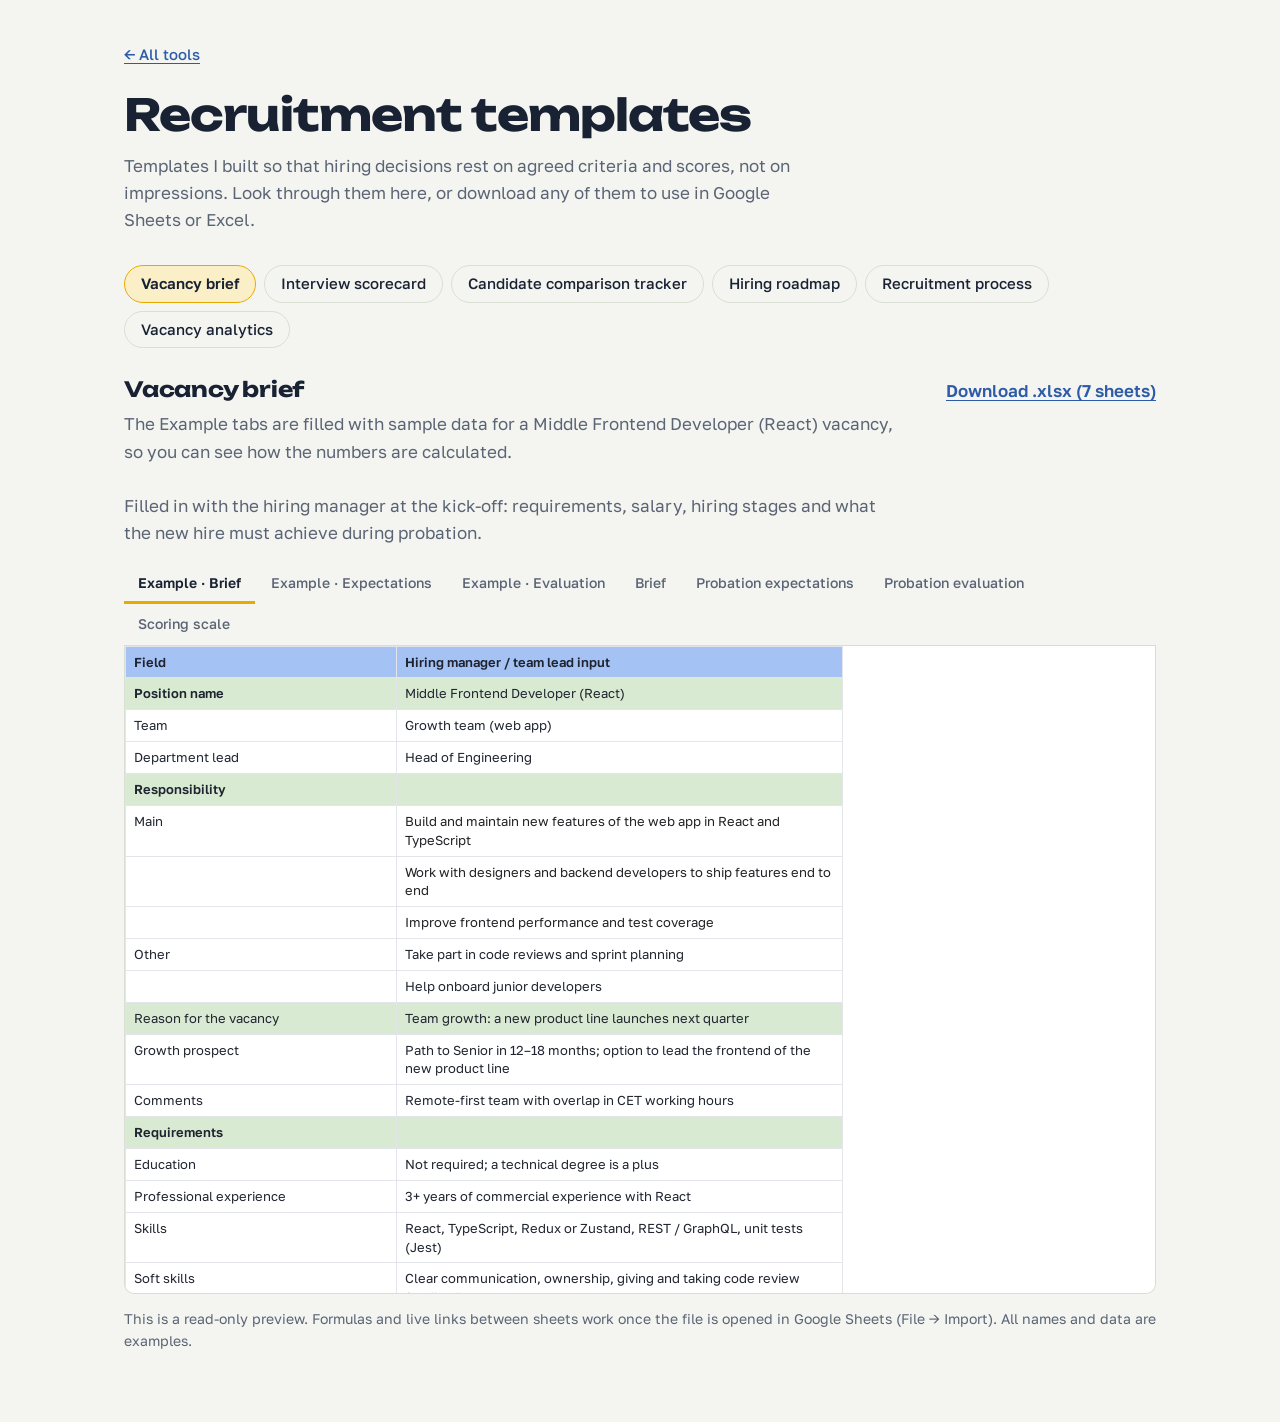
==== commit 5d6da072: "Add files via upload" ====
--- a/hr-templates/index.html
+++ b/hr-templates/index.html
@@ -41,7 +41,7 @@
 .head{display:flex;flex-wrap:wrap;justify-content:space-between;align-items:baseline;gap:8px 24px;margin-bottom:6px}
 .head h2{font:700 21px/1.3 'Unbounded',sans-serif;margin:0;letter-spacing:-0.01em}
 .download{font-weight:600;white-space:nowrap}
-.desc{margin:0 0 18px;color:var(--muted);max-width:46em}
+.desc{margin:0 0 18px;color:var(--muted);max-width:46em;white-space:pre-line}
 
 .tabs[hidden]{display:none}
 .tabs{display:flex;flex-wrap:wrap;gap:2px;border-bottom:1px solid var(--line)}
@@ -76,7 +76,7 @@
 </div>
 
 <script>
-const TEMPLATES = [{"id": "brief", "title": "Vacancy brief", "file": "Vacancy_Brief_template.xlsx", "desc": "Filled in with the hiring manager at the kick-off: requirements, salary, hiring stages and what the new hire must achieve during probation.", "sheets": [{"name": "Brief", "html": "<table class=\"sheet\"><colgroup><col style=\"width:271px\"><col style=\"width:446px\"><\/colgroup><tr><td style=\"background:#A4C2F4;font-weight:600\">Field<\/td><td style=\"background:#A4C2F4;font-weight:600\">Hiring manager / team lead input<\/td><\/tr><tr><td style=\"background:#D9EAD3;font-weight:600\">Position name<\/td><td style=\"background:#D9EAD3\"><\/td><\/tr><tr><td>Team<\/td><td><\/td><\/tr><tr><td>Department lead<\/td><td><\/td><\/tr><tr><td style=\"background:#D9EAD3;font-weight:600\">Responsibility<\/td><td style=\"background:#D9EAD3;color:#202124\"><\/td><\/tr><tr><td>Main<\/td><td style=\"color:#202124\"><\/td><\/tr><tr><td><\/td><td style=\"color:#202124\"><\/td><\/tr><tr><td><\/td><td style=\"color:#202124\"><\/td><\/tr><tr><td>Other<\/td><td><\/td><\/tr><tr><td><\/td><td><\/td><\/tr><tr><td style=\"background:#D9EAD3\">Reason for the vacancy<\/td><td style=\"background:#D9EAD3\"><\/td><\/tr><tr><td>Growth prospect<\/td><td><\/td><\/tr><tr><td>Comments<\/td><td><\/td><\/tr><tr><td style=\"background:#D9EAD3;font-weight:600\">Requirements<\/td><td style=\"background:#D9EAD3\"><\/td><\/tr><tr><td>Education<\/td><td><\/td><\/tr><tr><td>Professional experience<\/td><td><\/td><\/tr><tr><td>Skills<\/td><td><\/td><\/tr><tr><td>Soft skills<\/td><td><\/td><\/tr><tr><td>Knowledge of foreign languages<\/td><td><\/td><\/tr><tr><td>Location<\/td><td><\/td><\/tr><tr><td>Knowledge of computer programs<\/td><td><\/td><\/tr><tr><td>KPIs for the probation period<\/td><td><\/td><\/tr><tr><td>Companies where previous work experience is an advantage<\/td><td><\/td><\/tr><tr><td>Comments<\/td><td><\/td><\/tr><tr><td style=\"background:#D9EAD3;font-weight:600\">Salary<\/td><td style=\"background:#D9EAD3\"><\/td><\/tr><tr><td>Salary (basic)<\/td><td><\/td><\/tr><tr><td>Bonuses<\/td><td><\/td><\/tr><tr><td style=\"background:#D9EAD3;font-weight:600\">Hiring process<\/td><td style=\"background:#D9EAD3\"><\/td><\/tr><tr><td>Interviews (number of stages)<\/td><td><\/td><\/tr><tr><td>Test task (Yes/No), at what stage<\/td><td><\/td><\/tr><tr><td>Other comments on the process<\/td><td><\/td><\/tr><tr><td>Desired start date<\/td><td><\/td><\/tr><\/table>"}, {"name": "Probation expectations", "html": "<table class=\"sheet\"><colgroup><col style=\"width:271px\"><col style=\"width:261px\"><col style=\"width:178px\"><\/colgroup><tr><td style=\"background:#A4C2F4;font-weight:600\">Category<\/td><td style=\"background:#A4C2F4;font-weight:600\">Expectation<\/td><td style=\"background:#A4C2F4;font-weight:600\">Comments / role adaptation<\/td><\/tr><tr><td style=\"background:#D9D9D9;font-weight:600\">1. Getting into the product and domain<\/td><td>Gets to know the product, business model, user roles and key processes.<\/td><td><\/td><\/tr><tr><td style=\"background:#D9D9D9;font-weight:600\">2. Confident use of company tools and approaches<\/td><td>Confidently uses all the tools needed to do the job.<\/td><td><\/td><\/tr><tr><td style=\"background:#D9D9D9;font-weight:600\">3. Independence and initiative<\/td><td style=\"color:#202124\">Takes ownership, plans and solves tasks independently.<\/td><td><\/td><\/tr><tr><td style=\"background:#D9D9D9;font-weight:600\">4. Transparent and effective teamwork<\/td><td style=\"color:#202124\">Works well with the team, takes part in meetings and keeps agreements.<\/td><td><\/td><\/tr><tr><td style=\"background:#D9D9D9;font-weight:600\">5. Quality and on-time delivery<\/td><td style=\"color:#202124\">Meets deadlines, reports on tasks and updates statuses regularly.<\/td><td><\/td><\/tr><tr><td style=\"background:#D9D9D9;font-weight:600\">6. Openness to feedback<\/td><td style=\"color:#202124\">Receives, accepts and acts on constructive feedback.<\/td><td><\/td><\/tr><tr><td style=\"background:#D9D9D9;font-weight:600\">7. Expected results in months 1–2<\/td><td>Completes 2–3 key tasks or initiatives that matter to the team or product.<\/td><td><\/td><\/tr><tr><td style=\"background:#D9D9D9;font-weight:600\">8. What could cause probation to fail<\/td><td>Passivity, low quality of work, or breaking communication or team processes.<\/td><td><\/td><\/tr><\/table>"}, {"name": "Probation evaluation", "html": "<table class=\"sheet\"><colgroup><col style=\"width:157px\"><col style=\"width:254px\"><col style=\"width:226px\"><col style=\"width:171px\"><col style=\"width:99px\"><col style=\"width:192px\"><col style=\"width:99px\"><\/colgroup><tr><td style=\"background:#D9EAD3;font-weight:600\">Category<\/td><td style=\"background:#D9EAD3;font-weight:600\">Expected Outcome<\/td><td style=\"background:#D9EAD3;font-weight:600\">Role Adaptation Notes<\/td><td style=\"background:#D9EAD3;font-weight:600\">Evaluation Owner<\/td><td style=\"background:#D9EAD3;font-weight:600\">Score<\/td><td style=\"background:#D9EAD3;font-weight:600\">Comment <\/td><td><\/td><\/tr><tr><td>Product &amp; Business Understanding<\/td><td>Understands the product, customers, business model, internal processes, and role expectations.<\/td><td><\/td><td>Team lead<\/td><td><\/td><td><\/td><td><\/td><\/tr><tr><td>Tools &amp; Workflow Mastery<\/td><td>Confidently uses required tools, systems, and internal workflows.<\/td><td><\/td><td>Team lead<\/td><td><\/td><td><\/td><td><\/td><\/tr><tr><td>Ownership &amp; Independence<\/td><td>Takes responsibility, plans work proactively, solves problems with decreasing supervision.<\/td><td><\/td><td>Team lead<\/td><td><\/td><td><\/td><td><\/td><\/tr><tr><td>Communication &amp; Team Collaboration<\/td><td>Communicates clearly, responds on time, collaborates effectively, participates in meetings.<\/td><td><\/td><td>Team lead<\/td><td><\/td><td><\/td><td><\/td><\/tr><tr><td>Quality &amp; Delivery Discipline<\/td><td>Delivers tasks on time with expected quality standards and regular status updates.<\/td><td><\/td><td>Team lead<\/td><td><\/td><td><\/td><td><\/td><\/tr><tr><td>Feedback &amp; Growth Mindset<\/td><td>Accepts feedback constructively and demonstrates visible improvement.<\/td><td><\/td><td>Team lead<\/td><td><\/td><td><\/td><td><\/td><\/tr><tr><td>Results by Month 1–2<\/td><td>Completes 2–3 meaningful priorities or initiatives with business/team value.<\/td><td><\/td><td>Team lead<\/td><td><\/td><td><\/td><td><\/td><\/tr><tr><td>Failure Risk Indicators<\/td><td>Passive behavior, repeated quality issues, poor communication, low learning speed, missed deadlines.<\/td><td><\/td><td>Team lead<\/td><td><\/td><td><\/td><td><\/td><\/tr><tr><td><\/td><td><\/td><td><\/td><td><\/td><td><\/td><td><\/td><td><\/td><\/tr><tr><td>Probation recomendation<\/td><td><\/td><td><\/td><td><\/td><td><\/td><td><\/td><td><\/td><\/tr><tr><td><\/td><td><\/td><td><\/td><td><\/td><td><\/td><td><\/td><td><\/td><\/tr><tr><td><\/td><td><\/td><td><\/td><td><\/td><td><\/td><td><\/td><td><\/td><\/tr><tr><td><\/td><td><\/td><td><\/td><td><\/td><td><\/td><td><\/td><td><\/td><\/tr><tr><td><\/td><td><\/td><td><\/td><td><\/td><td><\/td><td><\/td><td><\/td><\/tr><tr><td><\/td><td><\/td><td><\/td><td><\/td><td><\/td><td><\/td><td><\/td><\/tr><tr><td><\/td><td><\/td><td><\/td><td><\/td><td><\/td><td><\/td><td><\/td><\/tr><tr><td><\/td><td><\/td><td><\/td><td><\/td><td><\/td><td><\/td><td><\/td><\/tr><tr><td><\/td><td><\/td><td><\/td><td><\/td><td><\/td><td><\/td><td><\/td><\/tr><tr><td><\/td><td><\/td><td><\/td><td><\/td><td><\/td><td><\/td><td><\/td><\/tr><tr><td><\/td><td><\/td><td><\/td><td><\/td><td><\/td><td><\/td><td>1<\/td><\/tr><\/table>"}, {"name": "Scoring scale", "html": "<table class=\"sheet\"><colgroup><col style=\"width:261px\"><col style=\"width:242px\"><\/colgroup><tr><td>Recommended Measurement System<\/td><td><\/td><\/tr><tr><td><\/td><td><\/td><\/tr><tr><td>Use a 1–4 scale:<\/td><td><\/td><\/tr><tr><td><\/td><td><\/td><\/tr><tr><td style=\"background:#D9EAD3\">Score<\/td><td style=\"background:#D9EAD3\">Meaning<\/td><\/tr><tr><td>1<\/td><td>Below expectations<\/td><\/tr><tr><td>2<\/td><td>Partially meets expectations<\/td><\/tr><tr><td>3<\/td><td>Meets expectations<\/td><\/tr><tr><td>4<\/td><td>Exceeds expectations<\/td><\/tr><tr><td><\/td><td><\/td><\/tr><tr><td><\/td><td><\/td><\/tr><tr><td style=\"background:#D9EAD3\">Decision:<\/td><td style=\"background:#D9EAD3\"><\/td><\/tr><tr><td><\/td><td><\/td><\/tr><tr><td>3.5+ Strong pass<\/td><td><\/td><\/tr><tr><td>3.0+ Pass<\/td><td><\/td><\/tr><tr><td>2.5–2.9 Risk / Extend support plan<\/td><td><\/td><\/tr><tr><td>Below 2.5 Fail probation<\/td><td><\/td><\/tr><\/table>"}]}, {"id": "scorecard", "title": "Interview scorecard", "file": "Interview_Scorecard_Sales_template.xlsx", "desc": "Example for a sales role: weighted criteria scored 1–4, red flags, a guide for interviewers and a final recommendation.", "sheets": [{"name": "Info", "html": "<table class=\"sheet\"><colgroup><col style=\"width:50px\"><col style=\"width:232px\"><col style=\"width:302px\"><\/colgroup><tr><td colspan=\"3\" style=\"background:#1B2A4A;font-weight:600;color:#FFFFFF;text-align:center\">SALES CANDIDATE SCORECARD<\/td><\/tr><tr><td colspan=\"3\" style=\"background:#FFF2CC;font-style:italic;color:#1B2A4A\">⚡  Fill this file for ONE candidate — share the Google Sheets URL with the Master Tracker<\/td><\/tr><tr><td style=\"background:#1F7A8C;font-weight:600;color:#FFFFFF;text-align:center\">#<\/td><td style=\"background:#1F7A8C;font-weight:600;color:#FFFFFF;text-align:center\">Field<\/td><td style=\"background:#1F7A8C;font-weight:600;color:#FFFFFF;text-align:center\">Value<\/td><\/tr><tr><td style=\"background:#F5F6FA;color:#4A4F5C;text-align:center\">1<\/td><td style=\"background:#F5F6FA;font-weight:600;color:#1B2A4A\">Job Title / Vacancy Name<\/td><td style=\"color:#4A4F5C\"><\/td><\/tr><tr><td style=\"background:#D6E4F7;color:#4A4F5C;text-align:center\">2<\/td><td style=\"background:#D6E4F7;font-weight:600;color:#1B2A4A\">Role Level<\/td><td style=\"color:#4A4F5C\"><\/td><\/tr><tr><td style=\"background:#F5F6FA;color:#4A4F5C;text-align:center\">3<\/td><td style=\"background:#F5F6FA;font-weight:600;color:#1B2A4A\">Candidate Full Name<\/td><td style=\"color:#4A4F5C\">Steve<\/td><\/tr><tr><td style=\"background:#D6E4F7;color:#4A4F5C;text-align:center\">4<\/td><td style=\"background:#D6E4F7;font-weight:600;color:#1B2A4A\">Interview Date<\/td><td style=\"color:#4A4F5C\"><\/td><\/tr><tr><td style=\"background:#F5F6FA;color:#4A4F5C;text-align:center\">5<\/td><td style=\"background:#F5F6FA;font-weight:600;color:#1B2A4A\">Interview Stage<\/td><td style=\"color:#4A4F5C\"><\/td><\/tr><tr><td style=\"background:#D6E4F7;color:#4A4F5C;text-align:center\">6<\/td><td style=\"background:#D6E4F7;font-weight:600;color:#1B2A4A\">Interviewer(s)<\/td><td style=\"color:#4A4F5C\"><\/td><\/tr><tr><td style=\"background:#F5F6FA;color:#4A4F5C;text-align:center\">7<\/td><td style=\"background:#F5F6FA;font-weight:600;color:#1B2A4A\">Department / Team<\/td><td style=\"color:#4A4F5C\"><\/td><\/tr><tr><td style=\"background:#D6E4F7;color:#4A4F5C;text-align:center\">8<\/td><td style=\"background:#D6E4F7;font-weight:600;color:#1B2A4A\">Sales Format<\/td><td style=\"color:#4A4F5C\"><\/td><\/tr><tr><td style=\"background:#F5F6FA;color:#4A4F5C;text-align:center\">9<\/td><td style=\"background:#F5F6FA;font-weight:600;color:#1B2A4A\">Final Recommendation<\/td><td style=\"background:#E2EFDA;font-weight:600;color:#217346\">❌ DO NOT RECOMMEND<\/td><\/tr><tr><td style=\"background:#D6E4F7;color:#4A4F5C;text-align:center\">10<\/td><td style=\"background:#D6E4F7;font-weight:600;color:#1B2A4A\">Total Weighted Score<\/td><td style=\"background:#E2EFDA;font-weight:600;color:#217346\">0<\/td><\/tr><tr><td style=\"background:#F5F6FA;color:#4A4F5C;text-align:center\">11<\/td><td style=\"background:#F5F6FA;font-weight:600;color:#1B2A4A\">Red Flags Count<\/td><td style=\"background:#E2EFDA;font-weight:600;color:#217346\">3<\/td><\/tr><tr><td><\/td><td><\/td><td><\/td><\/tr><tr><td colspan=\"3\" style=\"background:#FFF2CC;font-weight:600;color:#1B2A4A\">📋  MASTER TRACKER pulls these cells via IMPORTRANGE:<\/td><\/tr><tr><td style=\"background:#F5F6FA;font-weight:600;color:#4A4F5C\">Candidate Name<\/td><td colspan=\"2\" style=\"background:#F5F6FA;font-style:italic;color:#1F7A8C\">INFO!C6<\/td><\/tr><tr><td style=\"font-weight:600;color:#4A4F5C\">Interview Stage<\/td><td colspan=\"2\" style=\"font-style:italic;color:#1F7A8C\">INFO!C8<\/td><\/tr><tr><td style=\"background:#F5F6FA;font-weight:600;color:#4A4F5C\">Total Score<\/td><td colspan=\"2\" style=\"background:#F5F6FA;font-style:italic;color:#1F7A8C\">INFO!C13<\/td><\/tr><tr><td style=\"font-weight:600;color:#4A4F5C\">Recommendation<\/td><td colspan=\"2\" style=\"font-style:italic;color:#1F7A8C\">INFO!C12<\/td><\/tr><tr><td style=\"background:#F5F6FA;font-weight:600;color:#4A4F5C\">Red Flags<\/td><td colspan=\"2\" style=\"background:#F5F6FA;font-style:italic;color:#1F7A8C\">INFO!C14<\/td><\/tr><\/table>"}, {"name": "Scorecard", "html": "<table class=\"sheet\"><colgroup><col style=\"width:50px\"><col style=\"width:204px\"><col style=\"width:64px\"><col style=\"width:92px\"><col style=\"width:106px\"><col style=\"width:260px\"><col style=\"width:68px\"><\/colgroup><tr><td colspan=\"5\" style=\"background:#1B2A4A;font-weight:600;color:#FFFFFF;text-align:center\">SALES EVALUATION SCORECARD<\/td><td><\/td><td><\/td><\/tr><tr><td style=\"background:#D6E4F7;font-weight:600;color:#1B2A4A;text-align:right\">Candidate:<\/td><td style=\"background:#D6E4F7;font-weight:600;color:#2E5DA6\">Steve<\/td><td style=\"background:#D6E4F7;font-weight:600;color:#1B2A4A;text-align:right\">Stage:<\/td><td style=\"background:#D6E4F7;font-weight:600;color:#2E5DA6\"><\/td><td style=\"background:#D6E4F7;font-weight:600;color:#1B2A4A;text-align:right\">Interviewer:<\/td><td style=\"background:#D6E4F7;font-weight:600;color:#2E5DA6\"><\/td><td style=\"background:#D6E4F7;font-weight:600;color:#1B2A4A;text-align:right\">Date:<\/td><\/tr><tr><td style=\"background:#2E5DA6;font-weight:600;color:#FFFFFF;text-align:center\">#<\/td><td style=\"background:#2E5DA6;font-weight:600;color:#FFFFFF;text-align:center\">Criterion<\/td><td style=\"background:#2E5DA6;font-weight:600;color:#FFFFFF;text-align:center\">Weight<\/td><td style=\"background:#2E5DA6;font-weight:600;color:#FFFFFF;text-align:center\">Score<br>(1–4)<\/td><td style=\"background:#2E5DA6;font-weight:600;color:#FFFFFF;text-align:center\">Weighted<br>Score<\/td><td style=\"background:#2E5DA6;font-weight:600;color:#FFFFFF;text-align:center\">Comments<\/td><td><\/td><\/tr><tr><td style=\"background:#F5F6FA;color:#4A4F5C;text-align:center\">1<\/td><td style=\"background:#F5F6FA;font-weight:600;color:#1B2A4A\">Relevant Sales Experience<\/td><td style=\"background:#F5F6FA;font-weight:600;color:#4A4F5C;text-align:center\">15%<\/td><td style=\"background:#FFF2CC;font-weight:600;color:#1B2A4A;text-align:center\"><\/td><td style=\"background:#E2EFDA;font-weight:600;color:#217346;text-align:center\"><\/td><td style=\"color:#4A4F5C\"><\/td><td><\/td><\/tr><tr><td style=\"background:#D6E4F7;color:#4A4F5C;text-align:center\">2<\/td><td style=\"background:#D6E4F7;font-weight:600;color:#1B2A4A\">Understanding Sales Stages<\/td><td style=\"background:#D6E4F7;font-weight:600;color:#4A4F5C;text-align:center\">10%<\/td><td style=\"background:#FFF2CC;font-weight:600;color:#1B2A4A;text-align:center\"><\/td><td style=\"background:#E2EFDA;font-weight:600;color:#217346;text-align:center\"><\/td><td style=\"color:#4A4F5C\"><\/td><td><\/td><\/tr><tr><td style=\"background:#F5F6FA;color:#4A4F5C;text-align:center\">3<\/td><td style=\"background:#F5F6FA;font-weight:600;color:#1B2A4A\">Communication &amp; Persuasion<\/td><td style=\"background:#F5F6FA;font-weight:600;color:#4A4F5C;text-align:center\">15%<\/td><td style=\"background:#FFF2CC;font-weight:600;color:#1B2A4A;text-align:center\"><\/td><td style=\"background:#E2EFDA;font-weight:600;color:#217346;text-align:center\"><\/td><td style=\"color:#4A4F5C\"><\/td><td><\/td><\/tr><tr><td style=\"background:#D6E4F7;color:#4A4F5C;text-align:center\">4<\/td><td style=\"background:#D6E4F7;font-weight:600;color:#1B2A4A\">Needs Discovery<\/td><td style=\"background:#D6E4F7;font-weight:600;color:#4A4F5C;text-align:center\">10%<\/td><td style=\"background:#FFF2CC;font-weight:600;color:#1B2A4A;text-align:center\"><\/td><td style=\"background:#E2EFDA;font-weight:600;color:#217346;text-align:center\"><\/td><td style=\"color:#4A4F5C\"><\/td><td><\/td><\/tr><tr><td style=\"background:#F5F6FA;color:#4A4F5C;text-align:center\">5<\/td><td style=\"background:#F5F6FA;font-weight:600;color:#1B2A4A\">Objection Handling<\/td><td style=\"background:#F5F6FA;font-weight:600;color:#4A4F5C;text-align:center\">15%<\/td><td style=\"background:#FFF2CC;font-weight:600;color:#1B2A4A;text-align:center\"><\/td><td style=\"background:#E2EFDA;font-weight:600;color:#217346;text-align:center\"><\/td><td style=\"color:#4A4F5C\"><\/td><td><\/td><\/tr><tr><td style=\"background:#D6E4F7;color:#4A4F5C;text-align:center\">6<\/td><td style=\"background:#D6E4F7;font-weight:600;color:#1B2A4A\">Results Orientation<\/td><td style=\"background:#D6E4F7;font-weight:600;color:#4A4F5C;text-align:center\">10%<\/td><td style=\"background:#FFF2CC;font-weight:600;color:#1B2A4A;text-align:center\"><\/td><td style=\"background:#E2EFDA;font-weight:600;color:#217346;text-align:center\"><\/td><td style=\"color:#4A4F5C\"><\/td><td><\/td><\/tr><tr><td style=\"background:#F5F6FA;color:#4A4F5C;text-align:center\">7<\/td><td style=\"background:#F5F6FA;font-weight:600;color:#1B2A4A\">Negotiation Skills<\/td><td style=\"background:#F5F6FA;font-weight:600;color:#4A4F5C;text-align:center\">10%<\/td><td style=\"background:#FFF2CC;font-weight:600;color:#1B2A4A;text-align:center\"><\/td><td style=\"background:#E2EFDA;font-weight:600;color:#217346;text-align:center\"><\/td><td style=\"color:#4A4F5C\"><\/td><td><\/td><\/tr><tr><td style=\"background:#D6E4F7;color:#4A4F5C;text-align:center\">8<\/td><td style=\"background:#D6E4F7;font-weight:600;color:#1B2A4A\">Initiative &amp; Drive<\/td><td style=\"background:#D6E4F7;font-weight:600;color:#4A4F5C;text-align:center\">5%<\/td><td style=\"background:#FFF2CC;font-weight:600;color:#1B2A4A;text-align:center\"><\/td><td style=\"background:#E2EFDA;font-weight:600;color:#217346;text-align:center\"><\/td><td style=\"color:#4A4F5C\"><\/td><td><\/td><\/tr><tr><td style=\"background:#F5F6FA;color:#4A4F5C;text-align:center\">9<\/td><td style=\"background:#F5F6FA;font-weight:600;color:#1B2A4A\">Motivation for Role<\/td><td style=\"background:#F5F6FA;font-weight:600;color:#4A4F5C;text-align:center\">5%<\/td><td style=\"background:#FFF2CC;font-weight:600;color:#1B2A4A;text-align:center\"><\/td><td style=\"background:#E2EFDA;font-weight:600;color:#217346;text-align:center\"><\/td><td style=\"color:#4A4F5C\"><\/td><td><\/td><\/tr><tr><td style=\"background:#D6E4F7;color:#4A4F5C;text-align:center\">10<\/td><td style=\"background:#D6E4F7;font-weight:600;color:#1B2A4A\">Product &amp; Format Fit<\/td><td style=\"background:#D6E4F7;font-weight:600;color:#4A4F5C;text-align:center\">5%<\/td><td style=\"background:#FFF2CC;font-weight:600;color:#1B2A4A;text-align:center\"><\/td><td style=\"background:#E2EFDA;font-weight:600;color:#217346;text-align:center\"><\/td><td style=\"color:#4A4F5C\"><\/td><td><\/td><\/tr><tr><td colspan=\"3\" style=\"background:#1B2A4A;font-weight:600;color:#FFFFFF;text-align:center\">TOTAL WEIGHTED SCORE<\/td><td style=\"background:#1B2A4A\"><\/td><td style=\"background:#1B2A4A;font-weight:600;color:#FFFFFF;text-align:center\">0<\/td><td style=\"background:#1B2A4A\"><\/td><td><\/td><\/tr><tr><td colspan=\"6\" style=\"background:#F5F6FA;font-style:italic;color:#4A4F5C\">Benchmarks: ≥3.2 Recommend  |  2.5–3.19 Recommend with Risks  |  1.8–2.49 Additional Interview  |  &lt;1.8 Do Not Recommend<\/td><td><\/td><\/tr><tr><td colspan=\"6\" style=\"background:#2E5DA6;font-weight:600;color:#FFFFFF;text-align:center\">❌ DO NOT RECOMMEND<\/td><td><\/td><\/tr><\/table>"}, {"name": "Red Flags", "html": "<table class=\"sheet\"><colgroup><col style=\"width:50px\"><col style=\"width:372px\"><col style=\"width:134px\"><col style=\"width:260px\"><\/colgroup><tr><td colspan=\"4\" style=\"background:#1B2A4A;font-weight:600;color:#FFFFFF;text-align:center\">RED FLAGS &amp; ABSOLUTE DISQUALIFIERS<\/td><\/tr><tr><td colspan=\"4\" style=\"background:#FCE4D6;font-weight:600;color:#9C0006\">⚠️  RED FLAG SIGNALS<\/td><\/tr><tr><td style=\"background:#2E5DA6;font-weight:600;color:#FFFFFF;text-align:center\">#<\/td><td style=\"background:#2E5DA6;font-weight:600;color:#FFFFFF;text-align:center\">Signal<\/td><td style=\"background:#2E5DA6;font-weight:600;color:#FFFFFF;text-align:center\">Observed?<\/td><td style=\"background:#2E5DA6;font-weight:600;color:#FFFFFF;text-align:center\">Note<\/td><\/tr><tr><td style=\"background:#FCE4D6;color:#4A4F5C;text-align:center\">1<\/td><td style=\"background:#FCE4D6;font-weight:600;color:#4A4F5C\">Talks well but cites no real revenue results<\/td><td style=\"color:#4A4F5C;text-align:center\">Yes<\/td><td style=\"color:#4A4F5C\"><\/td><\/tr><tr><td style=\"background:#FFF2CC;color:#4A4F5C;text-align:center\">2<\/td><td style=\"background:#FFF2CC;font-weight:600;color:#4A4F5C\">Cannot explain personal contribution to sales outcomes<\/td><td style=\"color:#4A4F5C;text-align:center\">No<\/td><td style=\"color:#4A4F5C\"><\/td><\/tr><tr><td style=\"background:#FCE4D6;color:#4A4F5C;text-align:center\">3<\/td><td style=\"background:#FCE4D6;font-weight:600;color:#4A4F5C\">Does not understand funnel metrics or conversion logic<\/td><td style=\"color:#4A4F5C;text-align:center\">No<\/td><td style=\"color:#4A4F5C\"><\/td><\/tr><tr><td style=\"background:#FFF2CC;color:#4A4F5C;text-align:center\">4<\/td><td style=\"background:#FFF2CC;font-weight:600;color:#4A4F5C\">Struggles with rejections — avoids or deflects<\/td><td style=\"color:#4A4F5C;text-align:center\">No<\/td><td style=\"color:#4A4F5C\"><\/td><\/tr><tr><td style=\"background:#FCE4D6;color:#4A4F5C;text-align:center\">5<\/td><td style=\"background:#FCE4D6;font-weight:600;color:#4A4F5C\">Service-oriented rather than sales-driven mindset<\/td><td style=\"color:#4A4F5C;text-align:center\">Yes<\/td><td style=\"color:#4A4F5C\"><\/td><\/tr><tr><td style=\"background:#FFF2CC;color:#4A4F5C;text-align:center\">6<\/td><td style=\"background:#FFF2CC;font-weight:600;color:#4A4F5C\">Avoids closing or pushing deal forward<\/td><td style=\"color:#4A4F5C;text-align:center\">No<\/td><td style=\"color:#4A4F5C\"><\/td><\/tr><tr><td style=\"background:#FCE4D6;color:#4A4F5C;text-align:center\">7<\/td><td style=\"background:#FCE4D6;font-weight:600;color:#4A4F5C\">Inflated financial expectations without proven track record<\/td><td style=\"color:#4A4F5C;text-align:center\">Yes<\/td><td style=\"color:#4A4F5C\"><\/td><\/tr><tr><td style=\"background:#FFF2CC;color:#4A4F5C;text-align:center\">8<\/td><td style=\"background:#FFF2CC;font-weight:600;color:#4A4F5C\">Cannot sustain high activity pace or meet planning targets<\/td><td style=\"color:#4A4F5C;text-align:center\">No<\/td><td style=\"color:#4A4F5C\"><\/td><\/tr><tr><td><\/td><td><\/td><td><\/td><td><\/td><\/tr><tr><td colspan=\"2\" style=\"background:#1B2A4A;font-weight:600;color:#FFFFFF;text-align:center\">Red Flags Count (Yes):<\/td><td style=\"background:#1B2A4A;font-weight:600;color:#FFFFFF;text-align:center\">3<\/td><td style=\"background:#1B2A4A\"><\/td><\/tr><tr><td><\/td><td><\/td><td><\/td><td><\/td><\/tr><tr><td colspan=\"4\" style=\"background:#FCE4D6;font-weight:600;color:#9C0006\">🚫  ABSOLUTE DISQUALIFIERS — Any &#x27;Yes&#x27; = automatic rejection<\/td><\/tr><tr><td style=\"background:#2E5DA6;font-weight:600;color:#FFFFFF;text-align:center\">#<\/td><td style=\"background:#2E5DA6;font-weight:600;color:#FFFFFF;text-align:center\">Disqualifier<\/td><td style=\"background:#2E5DA6;font-weight:600;color:#FFFFFF;text-align:center\">Triggered?<\/td><td style=\"background:#2E5DA6;font-weight:600;color:#FFFFFF;text-align:center\">Note<\/td><\/tr><tr><td style=\"background:#FCE4D6;font-weight:600;color:#9C0006;text-align:center\">1<\/td><td style=\"background:#FCE4D6;font-weight:600;color:#4A4F5C\">Falsified or heavily exaggerated metrics/achievements<\/td><td style=\"color:#4A4F5C;text-align:center\">Yes<\/td><td style=\"color:#4A4F5C\"><\/td><\/tr><tr><td style=\"background:#FCE4D6;font-weight:600;color:#9C0006;text-align:center\">2<\/td><td style=\"background:#FCE4D6;font-weight:600;color:#4A4F5C\">Cannot name a single client or specific deal<\/td><td style=\"color:#4A4F5C;text-align:center\">No<\/td><td style=\"color:#4A4F5C\"><\/td><\/tr><tr><td style=\"background:#FCE4D6;font-weight:600;color:#9C0006;text-align:center\">3<\/td><td style=\"background:#FCE4D6;font-weight:600;color:#4A4F5C\">Shows aggression, dishonesty, or integrity concern<\/td><td style=\"color:#4A4F5C;text-align:center\">No<\/td><td style=\"color:#4A4F5C\"><\/td><\/tr><tr><td style=\"background:#FCE4D6;font-weight:600;color:#9C0006;text-align:center\">4<\/td><td style=\"background:#FCE4D6;font-weight:600;color:#4A4F5C\">Refuses to answer structured behavioral questions<\/td><td style=\"color:#4A4F5C;text-align:center\">Yes<\/td><td style=\"color:#4A4F5C\"><\/td><\/tr><tr><td style=\"background:#FCE4D6;font-weight:600;color:#9C0006;text-align:center\">5<\/td><td style=\"background:#FCE4D6;font-weight:600;color:#4A4F5C\">Salary expectation 2x+ above role band with no justification<\/td><td style=\"color:#4A4F5C;text-align:center\">No<\/td><td style=\"color:#4A4F5C\"><\/td><\/tr><tr><td><\/td><td><\/td><td><\/td><td><\/td><\/tr><tr><td colspan=\"2\" style=\"background:#1B2A4A;font-weight:600;color:#FFFFFF;text-align:center\">DISQUALIFIER STATUS:<\/td><td colspan=\"2\" style=\"background:#1B2A4A;font-weight:600;color:#FFFFFF;text-align:center\">🚫 CANDIDATE DISQUALIFIED<\/td><\/tr><\/table>"}, {"name": "Scoring Guide", "html": "<table class=\"sheet\"><colgroup><col style=\"width:190px\"><col style=\"width:274px\"><col style=\"width:414px\"><\/colgroup><tr><td colspan=\"3\" style=\"background:#1B2A4A;font-weight:600;color:#FFFFFF;text-align:center\">SCORING GUIDE — Scale 1–4  |  Criteria &amp; Interview Questions<\/td><\/tr><tr><td style=\"background:#2E5DA6;font-weight:600;color:#FFFFFF;text-align:center\">Score<\/td><td style=\"background:#2E5DA6;font-weight:600;color:#FFFFFF;text-align:center\">Label<\/td><td style=\"background:#2E5DA6;font-weight:600;color:#FFFFFF;text-align:center\">Description<\/td><\/tr><tr><td style=\"background:#FCE4D6;font-weight:600;color:#9C0006;text-align:center\">1<\/td><td style=\"background:#FCE4D6;font-weight:600;color:#9C0006;text-align:center\">Critical Shortfall<\/td><td style=\"background:#FCE4D6;color:#9C0006\">Critically below expectations. Significant gaps. Not suitable for the role.<\/td><\/tr><tr><td style=\"background:#FFF2CC;font-weight:600;color:#C55A11;text-align:center\">2<\/td><td style=\"background:#FFF2CC;font-weight:600;color:#C55A11;text-align:center\">Partially Meets<\/td><td style=\"background:#FFF2CC;color:#C55A11\">Partially meets expectations. Notable gaps requiring development.<\/td><\/tr><tr><td style=\"background:#E2EFDA;font-weight:600;color:#217346;text-align:center\">3<\/td><td style=\"background:#E2EFDA;font-weight:600;color:#217346;text-align:center\">Meets Expectations<\/td><td style=\"background:#E2EFDA;color:#217346\">Meets role requirements. Performs as expected.<\/td><\/tr><tr><td style=\"background:#D6E4F7;font-weight:600;color:#2E5DA6;text-align:center\">4<\/td><td style=\"background:#D6E4F7;font-weight:600;color:#2E5DA6;text-align:center\">Exceeds Expectations<\/td><td style=\"background:#D6E4F7;color:#2E5DA6\">Exceptional mastery. Significantly above role requirements.<\/td><\/tr><tr><td><\/td><td><\/td><td><\/td><\/tr><tr><td colspan=\"3\" style=\"background:#1F7A8C;font-weight:600;color:#FFFFFF\">CRITERION BREAKDOWN  |  What We Assess  |  Key Interview Questions<\/td><\/tr><tr><td style=\"background:#2E5DA6;font-weight:600;color:#FFFFFF;text-align:center\">Criterion + Weight<\/td><td style=\"background:#2E5DA6;font-weight:600;color:#FFFFFF;text-align:center\">What We Assess<\/td><td style=\"background:#2E5DA6;font-weight:600;color:#FFFFFF;text-align:center\">Key Interview Questions &amp; Probes<\/td><\/tr><tr><td style=\"background:#D6E4F7;font-weight:600;color:#1B2A4A;text-align:center\">Relevant Sales Experience<br>15%<\/td><td style=\"background:#D6E4F7;color:#4A4F5C\">sales type, deal cycle, avg. ticket, client segment B2B/B2C<\/td><td style=\"color:#4A4F5C\">What was your quota last year and what % did you achieve?<br>Describe your typical deal size and cycle length.<br>What product/service have you sold most recently?<\/td><\/tr><tr><td style=\"background:#F5F6FA;font-weight:600;color:#1B2A4A;text-align:center\">Understanding Sales Stages<br>10%<\/td><td style=\"background:#F5F6FA;color:#4A4F5C\">funnel logic: lead, qualification, presentation, objection, close, follow-up<\/td><td style=\"background:#F5F6FA;color:#4A4F5C\">Walk me through your sales process from first contact to close.<br>How do you qualify a lead? How do you handle a deal that stalls at proposal stage?<\/td><\/tr><tr><td style=\"background:#D6E4F7;font-weight:600;color:#1B2A4A;text-align:center\">Communication &amp; Persuasion<br>15%<\/td><td style=\"background:#D6E4F7;color:#4A4F5C\">clarity, confidence, dialogue conduct, question technique, rapport<\/td><td style=\"color:#4A4F5C\">Tell me about a time you changed a prospect&#x27;s mind.<br>How do you adapt your style to a skeptical vs. eager buyer?<\/td><\/tr><tr><td style=\"background:#F5F6FA;font-weight:600;color:#1B2A4A;text-align:center\">Needs Discovery<br>10%<\/td><td style=\"background:#F5F6FA;color:#4A4F5C\">client diagnosis, request clarification, pain &amp; motivation uncovering<\/td><td style=\"background:#F5F6FA;color:#4A4F5C\">How do you uncover a prospect&#x27;s real pain beyond what they state?<br>What questions do you always ask in a first meeting?<\/td><\/tr><tr><td style=\"background:#D6E4F7;font-weight:600;color:#1B2A4A;text-align:center\">Objection Handling<br>15%<\/td><td style=\"background:#D6E4F7;color:#4A4F5C\">response to doubts, argumentation, deal progression<\/td><td style=\"color:#4A4F5C\">What are the top 3 objections you face and how do you respond?<br>Walk me through a deal you almost lost but recovered.<\/td><\/tr><tr><td style=\"background:#F5F6FA;font-weight:600;color:#1B2A4A;text-align:center\">Results Orientation<br>10%<\/td><td style=\"background:#F5F6FA;color:#4A4F5C\">goal-oriented thinking, conversion focus, accountability for outcomes<\/td><td style=\"background:#F5F6FA;color:#4A4F5C\">What metrics do you track daily/weekly?<br>How do you manage your conversion rate?<br>Describe a month when you were below target — what did you do?<\/td><\/tr><tr><td style=\"background:#D6E4F7;font-weight:600;color:#1B2A4A;text-align:center\">Negotiation Skills<br>10%<\/td><td style=\"background:#D6E4F7;color:#4A4F5C\">reaching agreements, position holding, managing complex dialogue<\/td><td style=\"color:#4A4F5C\">Describe a complex multi-stakeholder deal you navigated.<br>How do you hold firm on price without losing the deal?<\/td><\/tr><tr><td style=\"background:#F5F6FA;font-weight:600;color:#1B2A4A;text-align:center\">Initiative &amp; Drive<br>5%<\/td><td style=\"background:#F5F6FA;color:#4A4F5C\">proactivity, energy, pace, independent process ownership<\/td><td style=\"background:#F5F6FA;color:#4A4F5C\">How do you generate leads when your pipeline is thin?<br>Describe your typical prospecting cadence.<\/td><\/tr><tr><td style=\"background:#D6E4F7;font-weight:600;color:#1B2A4A;text-align:center\">Motivation for Role<br>5%<\/td><td style=\"background:#D6E4F7;color:#4A4F5C\">reason for wanting this position, what drives them in sales<\/td><td style=\"color:#4A4F5C\">Why sales — and why now? What specifically attracts you to this product/market?<br>Where do you want to be in 3 years?<\/td><\/tr><tr><td style=\"background:#F5F6FA;font-weight:600;color:#1B2A4A;text-align:center\">Product &amp; Format Fit<br>5%<\/td><td style=\"background:#F5F6FA;color:#4A4F5C\">fit with product, market, pace, team style, sales model<\/td><td style=\"background:#F5F6FA;color:#4A4F5C\">What do you know about our product/service?<br>How does our sales model compare to what you&#x27;ve done before?<\/td><\/tr><\/table>"}, {"name": "Final Summary", "html": "<table class=\"sheet\"><colgroup><col style=\"width:246px\"><col style=\"width:414px\"><\/colgroup><tr><td colspan=\"2\" style=\"background:#1B2A4A;font-weight:600;color:#FFFFFF;text-align:center\">INTERVIEW FINAL SUMMARY<\/td><\/tr><tr><td style=\"background:#2E5DA6;font-weight:600;color:#FFFFFF;text-align:center\">Field<\/td><td style=\"background:#2E5DA6;font-weight:600;color:#FFFFFF;text-align:center\">Content<\/td><\/tr><tr><td style=\"background:#F5F6FA;font-weight:600;color:#4A4F5C\">Candidate<\/td><td style=\"color:#4A4F5C\">Steve<\/td><\/tr><tr><td style=\"background:#D6E4F7;font-weight:600;color:#4A4F5C\">Position<\/td><td style=\"color:#4A4F5C\"><\/td><\/tr><tr><td style=\"background:#F5F6FA;font-weight:600;color:#4A4F5C\">Role Level<\/td><td style=\"color:#4A4F5C\"><\/td><\/tr><tr><td style=\"background:#D6E4F7;font-weight:600;color:#4A4F5C\">Interview Stage<\/td><td style=\"color:#4A4F5C\"><\/td><\/tr><tr><td style=\"background:#F5F6FA;font-weight:600;color:#4A4F5C\">Date<\/td><td style=\"color:#4A4F5C\"><\/td><\/tr><tr><td style=\"background:#D6E4F7;font-weight:600;color:#4A4F5C\">Interviewer(s)<\/td><td style=\"color:#4A4F5C\"><\/td><\/tr><tr><td style=\"background:#F5F6FA;font-weight:600;color:#4A4F5C\">Total Weighted Score<\/td><td style=\"background:#E2EFDA;font-weight:600;color:#1B2A4A\">0<\/td><\/tr><tr><td style=\"background:#D6E4F7;font-weight:600;color:#4A4F5C\">Recommendation<\/td><td style=\"background:#E2EFDA;font-weight:600;color:#1B2A4A\">❌ DO NOT RECOMMEND<\/td><\/tr><tr><td style=\"background:#F5F6FA;font-weight:600;color:#4A4F5C\">Red Flags Count<\/td><td style=\"background:#E2EFDA;font-weight:600;color:#1B2A4A\">3<\/td><\/tr><tr><td style=\"background:#D6E4F7;font-weight:600;color:#4A4F5C\">Disqualifiers Triggered<\/td><td style=\"background:#E2EFDA;font-weight:600;color:#1B2A4A\">No<\/td><\/tr><tr><td><\/td><td><\/td><\/tr><tr><td colspan=\"2\" style=\"background:#1F7A8C;font-weight:600;color:#FFFFFF\">Candidate Strengths<\/td><\/tr><tr><td colspan=\"2\" style=\"color:#4A4F5C\"><\/td><\/tr><tr><td colspan=\"2\" style=\"color:#4A4F5C\"><\/td><\/tr><tr><td colspan=\"2\" style=\"color:#4A4F5C\"><\/td><\/tr><tr><td colspan=\"2\" style=\"background:#1F7A8C;font-weight:600;color:#FFFFFF\">Potential Risks<\/td><\/tr><tr><td colspan=\"2\" style=\"color:#4A4F5C\"><\/td><\/tr><tr><td colspan=\"2\" style=\"color:#4A4F5C\"><\/td><\/tr><tr><td colspan=\"2\" style=\"color:#4A4F5C\"><\/td><\/tr><tr><td colspan=\"2\" style=\"background:#1F7A8C;font-weight:600;color:#FFFFFF\">What to Verify Further<\/td><\/tr><tr><td colspan=\"2\" style=\"color:#4A4F5C\"><\/td><\/tr><tr><td colspan=\"2\" style=\"color:#4A4F5C\"><\/td><\/tr><tr><td colspan=\"2\" style=\"color:#4A4F5C\"><\/td><\/tr><tr><td colspan=\"2\" style=\"background:#1F7A8C;font-weight:600;color:#FFFFFF\">STAR Gaps / Follow-up Probes<\/td><\/tr><\/table>"}]}, {"id": "comparison", "title": "Candidate comparison tracker", "file": "Candidate_Comparison_Tracker_template.xlsx", "desc": "Pulls scores from each candidate’s scorecard into one side-by-side view, plus a log of hiring decisions. Live links work once opened in Google Sheets.", "sheets": [{"name": "Setup", "html": "<table class=\"sheet\"><colgroup><col style=\"width:50px\"><col style=\"width:512px\"><col style=\"width:358px\"><col style=\"width:134px\"><\/colgroup><tr><td colspan=\"4\" style=\"background:#1B2A4A;font-weight:600;color:#FFFFFF;text-align:center\">MASTER TRACKER — SETUP<\/td><\/tr><tr><td colspan=\"4\" style=\"background:#FFF2CC;font-style:italic;color:#1B2A4A\">Paste each candidate&#x27;s Google Sheets URL in column C. The COMPARISON sheet will pull data automatically via IMPORTRANGE.<\/td><\/tr><tr><td style=\"background:#2E5DA6;font-weight:600;color:#FFFFFF;text-align:center\">#<\/td><td style=\"background:#2E5DA6;font-weight:600;color:#FFFFFF;text-align:center\">Candidate Name<\/td><td style=\"background:#2E5DA6;font-weight:600;color:#FFFFFF;text-align:center\">Google Sheets URL<\/td><td style=\"background:#2E5DA6;font-weight:600;color:#FFFFFF;text-align:center\">Status<\/td><\/tr><tr><td style=\"background:#D6E4F7;font-weight:600;color:#185FA5;text-align:center\">1<\/td><td style=\"background:#D6E4F7;font-weight:600;color:#185FA5\">Candidate A<\/td><td style=\"font-style:italic;color:#185FA5\">Paste candidate scorecard URL here<\/td><td style=\"background:#F5F6FA;color:#4A4F5C;text-align:center\">Pending<\/td><\/tr><tr><td style=\"background:#E2EFDA;font-weight:600;color:#217346;text-align:center\">2<\/td><td style=\"background:#E2EFDA;font-weight:600;color:#217346\">Candidate B<\/td><td style=\"font-style:italic;color:#217346\">← paste Google Sheets URL here<\/td><td style=\"background:#F5F6FA;color:#4A4F5C;text-align:center\">Pending<\/td><\/tr><tr><td style=\"background:#FFF2CC;font-weight:600;color:#C55A11;text-align:center\">3<\/td><td style=\"background:#FFF2CC;font-weight:600;color:#C55A11\">Candidate C<\/td><td style=\"font-style:italic;color:#C55A11\">← paste Google Sheets URL here<\/td><td style=\"background:#F5F6FA;color:#4A4F5C;text-align:center\">Pending<\/td><\/tr><tr><td style=\"background:#EAD1FF;font-weight:600;color:#7030A0;text-align:center\">4<\/td><td style=\"background:#EAD1FF;font-weight:600;color:#7030A0\">Candidate D<\/td><td style=\"font-style:italic;color:#7030A0\">← paste Google Sheets URL here<\/td><td style=\"background:#F5F6FA;color:#4A4F5C;text-align:center\">Pending<\/td><\/tr><tr><td style=\"background:#FFE5CC;font-weight:600;color:#843C0C;text-align:center\">5<\/td><td style=\"background:#FFE5CC;font-weight:600;color:#843C0C\">Candidate E<\/td><td style=\"font-style:italic;color:#843C0C\">← paste Google Sheets URL here<\/td><td style=\"background:#F5F6FA;color:#4A4F5C;text-align:center\">Pending<\/td><\/tr><tr><td><\/td><td><\/td><td><\/td><td><\/td><\/tr><tr><td colspan=\"4\" style=\"background:#1F7A8C;font-weight:600;color:#FFFFFF\">HOW TO CONNECT A CANDIDATE FILE<\/td><\/tr><tr><td style=\"background:#F5F6FA;font-weight:600;color:#1F7A8C;text-align:center\">1<\/td><td colspan=\"3\" style=\"background:#F5F6FA;color:#4A4F5C\">Copy CANDIDATE_SCORECARD_v3.xlsx, rename it (e.g. &#x27;Maria K — Sales Interview&#x27;), upload to Google Drive<\/td><\/tr><tr><td style=\"font-weight:600;color:#1F7A8C;text-align:center\">2<\/td><td colspan=\"3\" style=\"color:#4A4F5C\">Open in Google Sheets: File → Save as Google Sheets<\/td><\/tr><tr><td style=\"background:#F5F6FA;font-weight:600;color:#1F7A8C;text-align:center\">3<\/td><td colspan=\"3\" style=\"background:#F5F6FA;color:#4A4F5C\">Share with interviewers (Editor access) and paste the file URL in column C above<\/td><\/tr><tr><td style=\"font-weight:600;color:#1F7A8C;text-align:center\">4<\/td><td colspan=\"3\" style=\"color:#4A4F5C\">In the COMPARISON sheet, IMPORTRANGE formulas reference SETUP!C4:C8 — no manual edit needed<\/td><\/tr><tr><td style=\"background:#F5F6FA;font-weight:600;color:#1F7A8C;text-align:center\">5<\/td><td colspan=\"3\" style=\"background:#F5F6FA;color:#4A4F5C\">First time: Google will prompt &#x27;Allow access&#x27; — click it once per candidate file<\/td><\/tr><tr><td style=\"font-weight:600;color:#1F7A8C;text-align:center\">6<\/td><td colspan=\"3\" style=\"color:#4A4F5C\">Data updates automatically every time the candidate file is edited<\/td><\/tr><\/table>"}, {"name": "Comparison", "html": "<table class=\"sheet\"><colgroup><col style=\"width:204px\"><col style=\"width:78px\"><col style=\"width:148px\"><col style=\"width:99px\"><col style=\"width:99px\"><col style=\"width:99px\"><col style=\"width:99px\"><\/colgroup><tr><td colspan=\"7\" style=\"background:#1B2A4A;font-weight:600;color:#FFFFFF;text-align:center\">CANDIDATE COMPARISON DASHBOARD<\/td><\/tr><tr><td colspan=\"7\" style=\"background:#FFF2CC;font-style:italic;color:#1B2A4A\">⚡  Data pulls automatically via IMPORTRANGE from each candidate&#x27;s scorecard. Paste URLs in the SETUP sheet first.<\/td><\/tr><tr><td style=\"background:#1B2A4A;font-weight:600;color:#FFFFFF;text-align:center\">Criterion<\/td><td style=\"background:#1B2A4A;font-weight:600;color:#FFFFFF;text-align:center\">Weight<\/td><td style=\"background:#D6E4F7;font-weight:600;color:#185FA5;text-align:center\"><\/td><td style=\"background:#E2EFDA;font-weight:600;color:#217346;text-align:center\"><\/td><td style=\"background:#FFF2CC;font-weight:600;color:#C55A11;text-align:center\"><\/td><td style=\"background:#EAD1FF;font-weight:600;color:#7030A0;text-align:center\"><\/td><td style=\"background:#FFE5CC;font-weight:600;color:#843C0C;text-align:center\"><\/td><\/tr><tr><td style=\"background:#F5F6FA;font-weight:600;color:#4A4F5C\">Interview Stage<\/td><td style=\"background:#F5F6FA;color:#4A4F5C\"><\/td><td style=\"background:#F5F6FA;color:#185FA5;text-align:center\"><\/td><td style=\"background:#F5F6FA;color:#217346;text-align:center\"><\/td><td style=\"background:#F5F6FA;color:#C55A11;text-align:center\"><\/td><td style=\"background:#F5F6FA;color:#7030A0;text-align:center\"><\/td><td style=\"background:#F5F6FA;color:#843C0C;text-align:center\"><\/td><\/tr><tr><td style=\"background:#2E5DA6;font-weight:600;color:#FFFFFF\"><\/td><td style=\"background:#2E5DA6;font-weight:600;color:#FFFFFF\"><\/td><td style=\"background:#2E5DA6;font-weight:600;color:#FFFFFF;text-align:center\">Score (1–4)<\/td><td style=\"background:#2E5DA6;font-weight:600;color:#FFFFFF;text-align:center\">Score (1–4)<\/td><td style=\"background:#2E5DA6;font-weight:600;color:#FFFFFF;text-align:center\">Score (1–4)<\/td><td style=\"background:#2E5DA6;font-weight:600;color:#FFFFFF;text-align:center\">Score (1–4)<\/td><td style=\"background:#2E5DA6;font-weight:600;color:#FFFFFF;text-align:center\">Score (1–4)<\/td><\/tr><tr><td style=\"font-weight:600;color:#1B2A4A\">Relevant Sales Experience<\/td><td style=\"font-weight:600;color:#4A4F5C;text-align:center\">15%<\/td><td style=\"background:#FFF2CC;font-weight:600;color:#185FA5;text-align:center\"><\/td><td style=\"background:#FFF2CC;font-weight:600;color:#217346;text-align:center\"><\/td><td style=\"background:#FFF2CC;font-weight:600;color:#C55A11;text-align:center\"><\/td><td style=\"background:#FFF2CC;font-weight:600;color:#7030A0;text-align:center\"><\/td><td style=\"background:#FFF2CC;font-weight:600;color:#843C0C;text-align:center\"><\/td><\/tr><tr><td style=\"background:#F5F6FA;font-weight:600;color:#1B2A4A\">Understanding Sales Stages<\/td><td style=\"background:#F5F6FA;font-weight:600;color:#4A4F5C;text-align:center\">10%<\/td><td style=\"background:#FFF2CC;font-weight:600;color:#185FA5;text-align:center\"><\/td><td style=\"background:#FFF2CC;font-weight:600;color:#217346;text-align:center\"><\/td><td style=\"background:#FFF2CC;font-weight:600;color:#C55A11;text-align:center\"><\/td><td style=\"background:#FFF2CC;font-weight:600;color:#7030A0;text-align:center\"><\/td><td style=\"background:#FFF2CC;font-weight:600;color:#843C0C;text-align:center\"><\/td><\/tr><tr><td style=\"font-weight:600;color:#1B2A4A\">Communication &amp; Persuasion<\/td><td style=\"font-weight:600;color:#4A4F5C;text-align:center\">15%<\/td><td style=\"background:#FFF2CC;font-weight:600;color:#185FA5;text-align:center\"><\/td><td style=\"background:#FFF2CC;font-weight:600;color:#217346;text-align:center\"><\/td><td style=\"background:#FFF2CC;font-weight:600;color:#C55A11;text-align:center\"><\/td><td style=\"background:#FFF2CC;font-weight:600;color:#7030A0;text-align:center\"><\/td><td style=\"background:#FFF2CC;font-weight:600;color:#843C0C;text-align:center\"><\/td><\/tr><tr><td style=\"background:#F5F6FA;font-weight:600;color:#1B2A4A\">Needs Discovery<\/td><td style=\"background:#F5F6FA;font-weight:600;color:#4A4F5C;text-align:center\">10%<\/td><td style=\"background:#FFF2CC;font-weight:600;color:#185FA5;text-align:center\"><\/td><td style=\"background:#FFF2CC;font-weight:600;color:#217346;text-align:center\"><\/td><td style=\"background:#FFF2CC;font-weight:600;color:#C55A11;text-align:center\"><\/td><td style=\"background:#FFF2CC;font-weight:600;color:#7030A0;text-align:center\"><\/td><td style=\"background:#FFF2CC;font-weight:600;color:#843C0C;text-align:center\"><\/td><\/tr><tr><td style=\"font-weight:600;color:#1B2A4A\">Objection Handling<\/td><td style=\"font-weight:600;color:#4A4F5C;text-align:center\">15%<\/td><td style=\"background:#FFF2CC;font-weight:600;color:#185FA5;text-align:center\"><\/td><td style=\"background:#FFF2CC;font-weight:600;color:#217346;text-align:center\"><\/td><td style=\"background:#FFF2CC;font-weight:600;color:#C55A11;text-align:center\"><\/td><td style=\"background:#FFF2CC;font-weight:600;color:#7030A0;text-align:center\"><\/td><td style=\"background:#FFF2CC;font-weight:600;color:#843C0C;text-align:center\"><\/td><\/tr><tr><td style=\"background:#F5F6FA;font-weight:600;color:#1B2A4A\">Results Orientation<\/td><td style=\"background:#F5F6FA;font-weight:600;color:#4A4F5C;text-align:center\">10%<\/td><td style=\"background:#FFF2CC;font-weight:600;color:#185FA5;text-align:center\"><\/td><td style=\"background:#FFF2CC;font-weight:600;color:#217346;text-align:center\"><\/td><td style=\"background:#FFF2CC;font-weight:600;color:#C55A11;text-align:center\"><\/td><td style=\"background:#FFF2CC;font-weight:600;color:#7030A0;text-align:center\"><\/td><td style=\"background:#FFF2CC;font-weight:600;color:#843C0C;text-align:center\"><\/td><\/tr><tr><td style=\"font-weight:600;color:#1B2A4A\">Negotiation Skills<\/td><td style=\"font-weight:600;color:#4A4F5C;text-align:center\">10%<\/td><td style=\"background:#FFF2CC;font-weight:600;color:#185FA5;text-align:center\"><\/td><td style=\"background:#FFF2CC;font-weight:600;color:#217346;text-align:center\"><\/td><td style=\"background:#FFF2CC;font-weight:600;color:#C55A11;text-align:center\"><\/td><td style=\"background:#FFF2CC;font-weight:600;color:#7030A0;text-align:center\"><\/td><td style=\"background:#FFF2CC;font-weight:600;color:#843C0C;text-align:center\"><\/td><\/tr><tr><td style=\"background:#F5F6FA;font-weight:600;color:#1B2A4A\">Initiative &amp; Drive<\/td><td style=\"background:#F5F6FA;font-weight:600;color:#4A4F5C;text-align:center\">5%<\/td><td style=\"background:#FFF2CC;font-weight:600;color:#185FA5;text-align:center\"><\/td><td style=\"background:#FFF2CC;font-weight:600;color:#217346;text-align:center\"><\/td><td style=\"background:#FFF2CC;font-weight:600;color:#C55A11;text-align:center\"><\/td><td style=\"background:#FFF2CC;font-weight:600;color:#7030A0;text-align:center\"><\/td><td style=\"background:#FFF2CC;font-weight:600;color:#843C0C;text-align:center\"><\/td><\/tr><tr><td style=\"font-weight:600;color:#1B2A4A\">Motivation for Role<\/td><td style=\"font-weight:600;color:#4A4F5C;text-align:center\">5%<\/td><td style=\"background:#FFF2CC;font-weight:600;color:#185FA5;text-align:center\"><\/td><td style=\"background:#FFF2CC;font-weight:600;color:#217346;text-align:center\"><\/td><td style=\"background:#FFF2CC;font-weight:600;color:#C55A11;text-align:center\"><\/td><td style=\"background:#FFF2CC;font-weight:600;color:#7030A0;text-align:center\"><\/td><td style=\"background:#FFF2CC;font-weight:600;color:#843C0C;text-align:center\"><\/td><\/tr><tr><td style=\"background:#F5F6FA;font-weight:600;color:#1B2A4A\">Product &amp; Format Fit<\/td><td style=\"background:#F5F6FA;font-weight:600;color:#4A4F5C;text-align:center\">5%<\/td><td style=\"background:#FFF2CC;font-weight:600;color:#185FA5;text-align:center\"><\/td><td style=\"background:#FFF2CC;font-weight:600;color:#217346;text-align:center\"><\/td><td style=\"background:#FFF2CC;font-weight:600;color:#C55A11;text-align:center\"><\/td><td style=\"background:#FFF2CC;font-weight:600;color:#7030A0;text-align:center\"><\/td><td style=\"background:#FFF2CC;font-weight:600;color:#843C0C;text-align:center\"><\/td><\/tr><tr><td style=\"background:#D0D4DC\"><\/td><td style=\"background:#D0D4DC\"><\/td><td style=\"background:#D0D4DC\"><\/td><td style=\"background:#D0D4DC\"><\/td><td style=\"background:#D0D4DC\"><\/td><td style=\"background:#D0D4DC\"><\/td><td style=\"background:#D0D4DC\"><\/td><\/tr><tr><td colspan=\"2\" style=\"background:#1B2A4A;font-weight:600;color:#FFFFFF;text-align:center\">TOTAL WEIGHTED SCORE<\/td><td style=\"background:#1B2A4A;font-weight:600;color:#FFFFFF;text-align:center\"><\/td><td style=\"background:#1B2A4A;font-weight:600;color:#FFFFFF;text-align:center\"><\/td><td style=\"background:#1B2A4A;font-weight:600;color:#FFFFFF;text-align:center\"><\/td><td style=\"background:#1B2A4A;font-weight:600;color:#FFFFFF;text-align:center\"><\/td><td style=\"background:#1B2A4A;font-weight:600;color:#FFFFFF;text-align:center\"><\/td><\/tr><tr><td colspan=\"2\" style=\"background:#2E5DA6;font-weight:600;color:#FFFFFF;text-align:center\">RECOMMENDATION<\/td><td style=\"background:#2E5DA6;font-weight:600;color:#FFFFFF;text-align:center\"><\/td><td style=\"background:#2E5DA6;font-weight:600;color:#FFFFFF;text-align:center\"><\/td><td style=\"background:#2E5DA6;font-weight:600;color:#FFFFFF;text-align:center\"><\/td><td style=\"background:#2E5DA6;font-weight:600;color:#FFFFFF;text-align:center\"><\/td><td style=\"background:#2E5DA6;font-weight:600;color:#FFFFFF;text-align:center\"><\/td><\/tr><tr><td colspan=\"2\" style=\"background:#FCE4D6;font-weight:600;color:#9C0006;text-align:center\">Red Flags (Yes count)<\/td><td style=\"background:#FCE4D6;font-weight:600;color:#9C0006;text-align:center\"><\/td><td style=\"background:#FCE4D6;font-weight:600;color:#9C0006;text-align:center\"><\/td><td style=\"background:#FCE4D6;font-weight:600;color:#9C0006;text-align:center\"><\/td><td style=\"background:#FCE4D6;font-weight:600;color:#9C0006;text-align:center\"><\/td><td style=\"background:#FCE4D6;font-weight:600;color:#9C0006;text-align:center\"><\/td><\/tr><tr><td colspan=\"2\" style=\"background:#1F7A8C;font-weight:600;color:#FFFFFF;text-align:center\">Panel Vote  ▾  Hire / Hold / Reject<\/td><td style=\"background:#E2EFDA;font-weight:600;color:#185FA5;text-align:center\">Hold<\/td><td style=\"background:#E2EFDA;font-weight:600;color:#217346;text-align:center\"><\/td><td style=\"background:#E2EFDA;font-weight:600;color:#C55A11;text-align:center\"><\/td><td style=\"background:#E2EFDA;font-weight:600;color:#7030A0;text-align:center\"><\/td><td style=\"background:#E2EFDA;font-weight:600;color:#843C0C;text-align:center\"><\/td><\/tr><tr><td colspan=\"2\" style=\"background:#F5F6FA;font-weight:600;color:#4A4F5C;text-align:center\">Key Differentiator / Note<\/td><td style=\"background:#D6E4F7;color:#185FA5\"><\/td><td style=\"background:#E2EFDA;color:#217346\"><\/td><td style=\"background:#FFF2CC;color:#C55A11\"><\/td><td style=\"background:#EAD1FF;color:#7030A0\"><\/td><td style=\"background:#FFE5CC;color:#843C0C\"><\/td><\/tr><\/table>"}, {"name": "Decision Log", "html": "<table class=\"sheet\"><colgroup><col style=\"width:106px\"><col style=\"width:204px\"><col style=\"width:162px\"><col style=\"width:106px\"><col style=\"width:148px\"><col style=\"width:162px\"><\/colgroup><tr><td colspan=\"6\" style=\"background:#1B2A4A;font-weight:600;color:#FFFFFF;text-align:center\">HIRING DECISION LOG<\/td><\/tr><tr><td style=\"background:#2E5DA6;font-weight:600;color:#FFFFFF;text-align:center\">Date<\/td><td style=\"background:#2E5DA6;font-weight:600;color:#FFFFFF;text-align:center\">Candidate<\/td><td style=\"background:#2E5DA6;font-weight:600;color:#FFFFFF;text-align:center\">Stage<\/td><td style=\"background:#2E5DA6;font-weight:600;color:#FFFFFF;text-align:center\">Score<\/td><td style=\"background:#2E5DA6;font-weight:600;color:#FFFFFF;text-align:center\">Decision<\/td><td style=\"background:#2E5DA6;font-weight:600;color:#FFFFFF;text-align:center\">Decided By<\/td><\/tr><\/table>"}]}, {"id": "roadmap", "title": "Hiring roadmap", "file": "Hiring_Roadmap_template.xlsx", "desc": "Step-by-step plan for one vacancy: who does what, sourcing channels and search strings. In Ukrainian.", "sheets": [{"name": "Roadmap", "html": "<table class=\"sheet\"><colgroup><col style=\"width:300px\"><col style=\"width:203px\"><col style=\"width:248px\"><col style=\"width:167px\"><col style=\"width:191px\"><\/colgroup><tr><td>Column 1<\/td><td>Column 2<\/td><td>Column 3<\/td><td>Column 4<\/td><td>Column 5<\/td><\/tr><tr><td style=\"background:#D9EAD3;font-weight:600;font-style:italic\">Крок<\/td><td style=\"background:#D9EAD3;font-weight:600;font-style:italic\">Ціль<\/td><td style=\"background:#D9EAD3;font-weight:600;font-style:italic\">Що робимо<\/td><td style=\"background:#D9EAD3;font-weight:600;font-style:italic\">Відповідальний<\/td><td style=\"background:#D9EAD3;font-weight:600;font-style:italic\"><\/td><\/tr><tr><td style=\"color:#434343\">Планування ресурсів<\/td><td style=\"color:#434343\">забезпечити інструменти, бюджет і команду для найму<\/td><td><\/td><td><\/td><td><\/td><\/tr><tr><td style=\"background:#F6F8F9;font-weight:600;color:#434343\">1. Рекрутингова команда<\/td><td style=\"background:#F6F8F9\"><\/td><td style=\"background:#F6F8F9;color:#434343\">Визначити відповідального рекрутера<\/td><td style=\"background:#F6F8F9\">HR lead<\/td><td style=\"background:#F6F8F9\"><\/td><\/tr><tr><td style=\"background:#F6F8F9;color:#434343\">1.1 Створення та узгодження профілів кандидатів<\/td><td style=\"background:#F6F8F9;color:#434343\">чітко визначити портрет кандидата для даної позиції<\/td><td style=\"color:#434343\">Хайрінг менеджер заповнює Brief<\/td><td style=\"background:#F6F8F9\">Hiring manager, Recruiter<\/td><td style=\"background:#F6F8F9\"><\/td><\/tr><tr><td style=\"color:#434343\">1.2 Job Description<\/td><td><\/td><td><\/td><td>Hiring manager<\/td><td><\/td><\/tr><tr><td style=\"background:#F6F8F9\"><\/td><td style=\"background:#F6F8F9\"><\/td><td style=\"background:#F6F8F9;color:#434343\">Створюємо опис нової вакансії. Якщо позиція вже була, то даємо Хайрінгам попередній опис(всі описи можна знайти тут) та просимо вичитати на випадок змін <\/td><td style=\"background:#F6F8F9;color:#434343\">Hiring manager, Recruiter<\/td><td style=\"background:#F6F8F9;color:#434343\"><\/td><\/tr><tr><td><\/td><td><\/td><td style=\"color:#434343\">Надсилаємо текст опису вакансії на вичитку в спеціальний чат<\/td><td>Recruiter<\/td><td><\/td><\/tr><tr><td style=\"background:#F6F8F9;color:#434343\">1.3 Hard/Soft Skills Matrix<\/td><td style=\"background:#F6F8F9\"><\/td><td style=\"background:#F6F8F9;color:#434343\">В Brief для кожної ролі прописати ключові компетенції (які будуть для нас must)<\/td><td style=\"background:#F6F8F9;color:#434343\">Hiring manager, Recruiter<\/td><td style=\"background:#F6F8F9;color:#434343\"><\/td><\/tr><tr><td style=\"color:#434343\">1.4 Salary &amp; Benefits<\/td><td><\/td><td style=\"color:#434343\">Узгодити діапазон зарплат (порівняти з ринком)<\/td><td style=\"color:#434343\">Recruiter , CEO, HR lead<\/td><td style=\"color:#434343\"><\/td><\/tr><tr><td style=\"color:#434343\">1.5 Створити EVP (Employer Value Proposition)<\/td><td><\/td><td style=\"color:#434343\">Чому кандидат має обрати саме компанію: сильна команда, інноваційні продукти(хайлоад, мікросервісна архітектура), культура<\/td><td>Recruiter<\/td><td><\/td><\/tr><tr><td style=\"font-weight:600;color:#434343\">2. Бюджер та канали<\/td><td><\/td><td style=\"color:#434343\"><\/td><td style=\"color:#434343\"><\/td><td style=\"color:#434343\"><\/td><\/tr><tr><td style=\"color:#434343\">2.1 Бюджет на рекрутинг<\/td><td><\/td><td style=\"color:#434343\">Оплата джоб-бордів (LinkedIn Recruiter, Djinni, DOU)<\/td><td style=\"color:#434343\">Recruiter, HR lead<\/td><td style=\"color:#434343\"><\/td><\/tr><tr><td style=\"background:#F6F8F9\"><\/td><td style=\"background:#F6F8F9\"><\/td><td style=\"background:#F6F8F9;color:#434343\">Реклама (Телеграм, покупка додаткових вакасій на профільних сайтах)<\/td><td style=\"background:#F6F8F9;color:#434343\">Recruiter, HR lead<\/td><td style=\"background:#F6F8F9;color:#434343\"><\/td><\/tr><tr><td style=\"background:#F6F8F9;color:#434343\">2.2 Вибір каналів пошуку<\/td><td style=\"background:#F6F8F9\"><\/td><td style=\"background:#F6F8F9;color:#434343\">Активний сорсинг: LinkedIn, GitHub, X-ray пошук<\/td><td style=\"background:#F6F8F9\">Recruiter<\/td><td style=\"background:#F6F8F9\"><\/td><\/tr><tr><td><\/td><td><\/td><td style=\"color:#434343\">Джоб-борди: Djinni, DOU, <\/td><td>Recruiter<\/td><td><\/td><\/tr><tr><td style=\"background:#F6F8F9\"><\/td><td style=\"background:#F6F8F9\"><\/td><td style=\"background:#F6F8F9;color:#434343\">Соцмережі: Telegram, Linkedin<\/td><td style=\"background:#F6F8F9\">Recruiter<\/td><td style=\"background:#F6F8F9\"><\/td><\/tr><tr><td><\/td><td><\/td><td style=\"color:#434343\">Реферальна програма<\/td><td>Recruiter<\/td><td><\/td><\/tr><tr><td style=\"background:#F6F8F9;color:#434343\">2.3 ATS (Applicant Tracking System)<\/td><td style=\"background:#F6F8F9\"><\/td><td style=\"background:#F6F8F9;color:#434343\">Внесення позиції в АТS (додання відповідних Хайрінг менеджерів та інших відповідальних осіб до вакансії)<\/td><td style=\"background:#F6F8F9\">Recruiter<\/td><td style=\"background:#F6F8F9\"><\/td><\/tr><tr><td><\/td><td><\/td><td style=\"color:#434343\">Автоматизація (воронки, email-розсилки)<\/td><td>Recruiter<\/td><td><\/td><\/tr><tr><td style=\"font-weight:600\">3. Пошук кандидатів<\/td><td><\/td><td><\/td><td><\/td><td><\/td><\/tr><tr><td>3.1 Запуск активного сорсингу<\/td><td>побудувати стабільний потік кандидатів<\/td><td><\/td><td>Recruiter<\/td><td><\/td><\/tr><tr><td>3.2 Створення пошукових стратегій<\/td><td><\/td><td>Boolean-запити для LinkedIn<\/td><td>Recruiter<\/td><td><\/td><\/tr><tr><td><\/td><td><\/td><td>X-ray пошук у Google (site:linkedin.com/in “DevOps Engineer” AND “Kyiv”)<\/td><td>Recruiter<\/td><td><\/td><\/tr><tr><td><\/td><td><\/td><td>Пошук у GitHub за технологіями<\/td><td>Recruiter<\/td><td><\/td><\/tr><tr><td>3.3 Масовий outreach<\/td><td><\/td><td>Перший меседж → follow-up через 3-4 дні → фінальний меседж<\/td><td>Recruiter<\/td><td><\/td><\/tr><tr><td><\/td><td><\/td><td>Використання інструментів автоматизації email-аутрічу<\/td><td>Recruiter<\/td><td><\/td><\/tr><tr><td>3.4 Моніторинг відгуків і воронки<\/td><td><\/td><td>Response rate<\/td><td>Recruiter<\/td><td><\/td><\/tr><tr><td><\/td><td><\/td><td>Scheduling інтерв’ю без затримок<\/td><td>Recruiter<\/td><td><\/td><\/tr><tr><td style=\"font-weight:600\">4 Скринінг, інтерв’ю та загальна оцінка<\/td><td>оцінити кандидата швидко та якісно<\/td><td><\/td><td><\/td><td><\/td><\/tr><tr><td>4.1 HR-скрінінг (30 хв)<\/td><td><\/td><td><\/td><td>Recruiter<\/td><td><\/td><\/tr><tr><td><\/td><td><\/td><td>Презентимо компанію, команду та вакансію<\/td><td>Recruiter<\/td><td><\/td><\/tr><tr><td><\/td><td><\/td><td style=\"color:#0000FF\">Перевірка мотивації, софт-скіли та бекграунду (базові запитання)<\/td><td>Recruiter<\/td><td><\/td><\/tr><tr><td><\/td><td><\/td><td>Обговорення зарплати, notice period та інших організаційних моментів<\/td><td>Recruiter<\/td><td><\/td><\/tr><tr><td><\/td><td><\/td><td>Відповідаємо на додаткові запитання кандидатів<\/td><td>Recruiter<\/td><td><\/td><\/tr><tr><td>4.2 Тестове завдання (за потреби)<\/td><td><\/td><td>Менеджер створює та описує ТЗ для кандидатів спираючись на завдання та обовʼязки, які виконуватиме кандидат в нашій компанії. На базі ТЗ ми запрошуємо кандидатів на технічну співбесіду<\/td><td>Hiring manager<\/td><td><\/td><\/tr><tr><td>4.3 Технічна співбесіда<\/td><td><\/td><td>Технічне інтерв’ю. Можемо долучати додаткових колег, за попереднім погодженням Хайрінг менеджера<\/td><td>Hiring manager<\/td><td><\/td><\/tr><tr><td><\/td><td><\/td><td>Заповнити таблицю компетенцій (hard + soft skills)<\/td><td>Hiring manager<\/td><td><\/td><\/tr><tr><td>4.4 Рекомендації<\/td><td><\/td><td>Збираємо рекомендації про кандидатів з попередних місць роботи<\/td><td>Recruiter<\/td><td><\/td><\/tr><tr><td><\/td><td><\/td><td>Перевіряємо соц мережі кандидатів на відповідність цінностей<\/td><td>Recruiter<\/td><td><\/td><\/tr><tr><td>4.5 Фінальна оцінка<\/td><td><\/td><td>Зібрати фідбек від усіх учасників<\/td><td>Recruiter<\/td><td><\/td><\/tr><tr><td style=\"font-weight:600\">5. Пропозиція та онбординг<\/td><td>закріпити кандидата та швидко інтегрувати в команду<\/td><td><\/td><td><\/td><td><\/td><\/tr><tr><td>5.1 Оффер<\/td><td><\/td><td>Узгоджуємо офер<\/td><td>Recruiter, CEO, CTO, СМО, Сейлз ТЛ, СС ТЛ<\/td><td>СМО - відділ маркетингу<br>СТО - технарі<br>СС ТЛ - саппорт<br>Сейлз ТЛ - продажники<br><br>СЕО - погоджує всіх технарів (фінальна сума за ним)<\/td><\/tr><tr><td><\/td><td><\/td><td>Надсилаємо офіційний офер<\/td><td>Recruiter<\/td><td><\/td><\/tr><tr><td><\/td><td><\/td><td>Обговорити бенефіти, умови, бонуси (за запитом кандидата)<\/td><td>Recruiter<\/td><td><\/td><\/tr><tr><td>5.2 Контр-офери<\/td><td><\/td><td>Тримати контакт із кандидатом (regular touchpoints) Якщо він розпочинає роботу за 2 чи більше тижні<\/td><td>Recruiter<\/td><td><\/td><\/tr><tr><td>5.3 План онбордингу<\/td><td><\/td><td>Перший день (налаштування доступів, знайомство з командою)<\/td><td>HR Coordinator, HR lead<\/td><td><\/td><\/tr><tr><td><\/td><td><\/td><td>30 днів (адаптація)<\/td><td>Hiring manager<\/td><td><\/td><\/tr><tr><td style=\"font-weight:600\">6. Аналіз і оптимізація<\/td><td>покращити процеси і знизити витрати<\/td><td><\/td><td><\/td><td><\/td><\/tr><tr><td>6.1 HR-метрики<\/td><td><\/td><td>Time to Hire<\/td><td>Recruiter<\/td><td><\/td><\/tr><tr><td><\/td><td><\/td><td>Cost per Hire<\/td><td>Recruiter<\/td><td><\/td><\/tr><tr><td><\/td><td><\/td><td>Offer Acceptance Rate<\/td><td>Recruiter<\/td><td><\/td><\/tr><tr><td><\/td><td><\/td><td>Candidate Satisfaction<\/td><td>Recruiter, HR lead<\/td><td><\/td><\/tr><tr><td>6.2 Ретроспектива<\/td><td><\/td><td>Які канали працювали найкраще?<\/td><td>Recruiter<\/td><td><\/td><\/tr><tr><td><\/td><td><\/td><td>Де були вузькі місця?<\/td><td>Recruiter<\/td><td><\/td><\/tr><tr><td>6.3 Оптимізація процесів<\/td><td><\/td><td>Автоматизація ATS<\/td><td>Recruiter<\/td><td><\/td><\/tr><tr><td><\/td><td><\/td><td>Реферальні програми<\/td><td>Recruiter<\/td><td><\/td><\/tr><\/table>"}]}, {"id": "process", "title": "Recruitment process", "file": "Recruitment_Process_SOP.xlsx", "desc": "The end-to-end process from vacancy approval to closing, in English and Ukrainian.", "sheets": [{"name": "English", "html": "<table class=\"sheet\"><colgroup><col style=\"width:50px\"><col style=\"width:778px\"><\/colgroup><tr><td style=\"background:#FFF2CC;font-weight:600;text-align:center\">1<\/td><td style=\"background:#FFF2CC;font-weight:600\">Job Application<\/td><\/tr><tr><td style=\"text-align:center\"><\/td><td>May be sent directly to the recruiter → the recruiter notifies the HR TL and the team in the HR Power chat.<\/td><\/tr><tr><td style=\"text-align:center\"><\/td><td>If sent to the HR TL → the team is notified in the HR Power chat.<\/td><\/tr><tr><td style=\"text-align:center\"><\/td><td>IMPORTANT! All vacancies must be pre-approved by the Hiring Manager with the CEO, or the recruiter/HR TL must clear them with the CEO.<\/td><\/tr><tr><td style=\"background:#FFF2CC;font-weight:600;text-align:center\">2<\/td><td style=\"background:#FFF2CC;font-weight:600\">Vacancy Management<\/td><\/tr><tr><td style=\"text-align:center\"><\/td><td>- The vacancy is taken by the recruiter with the fewest open positions, or the HR TL assigns it.<\/td><\/tr><tr><td style=\"background:#FFF2CC;font-weight:600;text-align:center\">3<\/td><td style=\"background:#FFF2CC;font-weight:600\">Launching the Vacancy<\/td><\/tr><tr><td style=\"text-align:center\"><\/td><td>The recruiter gathers information: they provide a Brief template to the Hiring Manager or verify an existing one. IMPORTANT! The &quot;Probation Period Expectations&quot; tab must also be filled out (outlining expectations for the newcomer during their probation period).<br><br>IMPORTANT! Team Leads often do not know the budget → once the duties and requirements are filled out, access to the template must be revoked.<br>If a vacancy is being reopened → review the brief and temporarily remove any financial information.<br><\/td><\/tr><tr><td style=\"text-align:center\"><\/td><td>Analyze the competitiveness of the offer and the market.<\/td><\/tr><tr><td style=\"text-align:center\"><\/td><td>Coordinate and approve the budget with the CEO (either independently or through the HR TL).<\/td><\/tr><tr><td style=\"text-align:center\"><\/td><td>Create the vacancy in the ATS (CleverStaff) → add the Hiring Manager, CEO, HR TL, and fellow recruiters.<\/td><\/tr><tr><td style=\"text-align:center\"><\/td><td>Prepare the job description (template) based on the completed brief.<\/td><\/tr><tr><td style=\"text-align:center\"><\/td><td>Create or update the roadmap.<\/td><\/tr><tr><td style=\"text-align:center\"><\/td><td>Align the job description with the Hiring Manager.<\/td><\/tr><tr><td style=\"text-align:center\"><\/td><td>Coordinate the job description with the Localization team (via chat, tagging the responsible people).<\/td><\/tr><tr><td style=\"text-align:center\"><\/td><td>Post the vacancy on relevant job boards and platforms.<\/td><\/tr><tr><td style=\"text-align:center\"><\/td><td>Create a chat with the Hiring Manager (if one does not already exist) for candidate presentations and discussions (add the HR TL).<\/td><\/tr><tr><td style=\"text-align:center\"><\/td><td>If the vacancy is new (not previously handled) — enter all relevant info (description, stages, test task).<br>If the vacancy has been handled before — provide updates as necessary.<\/td><\/tr><tr><td style=\"background:#FFF2CC;font-weight:600;text-align:center\">4<\/td><td style=\"background:#FFF2CC;font-weight:600\">Sourcing<\/td><\/tr><tr><td style=\"text-align:center\"><\/td><td>Build a candidate database in the ATS.<\/td><\/tr><tr><td style=\"text-align:center\"><\/td><td>Promptly update vacancy details as changes occur.<\/td><\/tr><tr><td style=\"background:#FFF2CC;font-weight:600;text-align:center\"><\/td><td style=\"background:#FFF2CC;font-weight:600\">Interviewing<\/td><\/tr><tr><td style=\"text-align:center\"><\/td><td>1) Screening Call:<br>- Conducted via Google Meet; duration - up to 1 hour.<br>- Mandatory feedback must be provided to the candidate within 5 business days (if it takes longer, keep the candidate updated).<br>- Follow specific guidelines for communicating with veterans.<br>- During screening, ask for letters of recommendation or contacts for references.<br>IMPORTANT! Save any received contacts in the ATS as a separate profile.<\/td><\/tr><tr><td style=\"background:#FFF2CC;font-weight:600;text-align:center\">5<\/td><td style=\"background:#FFF2CC;font-weight:600\">Candidate Presentation to the Hiring Manager<\/td><\/tr><tr><td style=\"text-align:center\"><\/td><td>1) The presentation must include:<br>- Full Name (with a link to their CleverStaff profile).<br>- Candidate Info:<br>City: XXX Country XXX<br>Employment type: Private Entrepreneur - XXX, Private bank - XXX / Wise - XXX<br>Notice period/Start date: XXX<br>Reasons for leaving current/previous job: XXX<br>Screening feedback: XXX<br>Experience: XXX (e.g., 6 years of professional experience) + description of relevant experience.<br>General impression: description of soft skills.<br>- CV (as resumes are not visible to Hiring Managers in CleverStaff) + recommendation letter from the previous workplace, if provided during screening.<br>*Portfolio (if required for the specific role).<br>IMPORTANT! DO NOT specify the salary; not all Hiring Managers have access to this information.<br><br>2) Coordinating and planning the Team Interview:<br>The recruiter organizes a Google Meet call; duration: 1–1.5 hours (depending on the vacancy).<br>The recruiter participates if necessary.<\/td><\/tr><tr><td style=\"background:#FFF2CC;font-weight:600;text-align:center\">6<\/td><td style=\"background:#FFF2CC;font-weight:600\">Candidate Coordination (Offer Stage)<\/td><\/tr><tr><td style=\"text-align:center\"><\/td><td>If a candidate is a target hire and we plan to extend an offer, the following must be done beforehand:<br>- Collect references from previous workplaces (speak with former managers or colleagues, where appropriate).<br>- Analyze the candidate’s public online activity (LinkedIn, GitHub, Twitter, etc.) to assess professional reputation and alignment with corporate values.<br><br>- If no issues are found during the background check, coordinate the offer with the responsible manager by providing the candidate profile presentation (see point 5) along with the recommendation letter.<\/td><\/tr><tr><td style=\"background:#FFF2CC;font-weight:600;text-align:center\">7<\/td><td style=\"background:#FFF2CC;font-weight:600\">Reporting<\/td><\/tr><tr><td style=\"text-align:center\"><\/td><td>- Weekly reporting based on ATS data.<br>- Weekly updates (before the general call) must be entered into the tracking spreadsheet.<\/td><\/tr><tr><td style=\"background:#FFF2CC;font-weight:600;text-align:center\">8<\/td><td style=\"background:#FFF2CC;font-weight:600\">Closing the Vacancy<\/td><\/tr><tr><td style=\"text-align:center\"><\/td><td>Guide the candidate until their start date (see the Onboarding tab).<\/td><\/tr><tr><td style=\"text-align:center\"><\/td><td>- On the candidate&#x27;s start date, close the vacancy:<br>1) In the ATS, by moving remaining candidates to the appropriate final stages.<br>2) On all job boards.<br>3) we do analytics on vacancies and present vacancies in the chat<\/td><\/tr><\/table>"}, {"name": "Українська", "html": "<table class=\"sheet\"><colgroup><col style=\"width:50px\"><col style=\"width:778px\"><\/colgroup><tr><td style=\"background:#FFF2CC;font-weight:600;text-align:center\">1<\/td><td style=\"background:#FFF2CC;font-weight:600\">Заявка на вакансію<\/td><\/tr><tr><td style=\"text-align:center\"><\/td><td>- Може надходити напряму рекрутеру → рекрутер інформує HR TL і команду в чаті HR Power.<\/td><\/tr><tr><td style=\"text-align:center\"><\/td><td>- Якщо надходить на HR TL → інформування команди в чаті HR Power<\/td><\/tr><tr><td style=\"text-align:center\"><\/td><td>ВАЖЛИВО!Всі вакансії мають бути попередньо узгоджені Hiring Manager із CEO, або рекрутер/HR TL узгоджує їх із CEO.<\/td><\/tr><tr><td style=\"background:#FFF2CC;font-weight:600;text-align:center\">2<\/td><td style=\"background:#FFF2CC;font-weight:600\">Розподілення<\/td><\/tr><tr><td style=\"text-align:center\"><\/td><td>- Вакансію бере рекрутер із меншою кількістю відкритих вакансій, або HR TL розподіляє.<\/td><\/tr><tr><td style=\"background:#FFF2CC;font-weight:600;text-align:center\">3<\/td><td style=\"background:#FFF2CC;font-weight:600\">Запуск вакансії <\/td><\/tr><tr><td style=\"text-align:center\"><\/td><td>- Рекрутер збирає інформацію: надає шаблон заявки вакансії  Hiring Manager-у або звіряє наявний, важливо! також заповнити вкладку Очікування ВП (це очікування від новенького на випробувальному терміні)<br><br>ВАЖЛИВО! Ліди часто не знають бюджет → після заповнення обов’язків/вимог доступ до шаблону забираємо.<br>Якщо вакансія повторно відкривається → перевіряємо бріф, тимчасово видаляючи фін. інформацію. <br><\/td><\/tr><tr><td style=\"text-align:center\"><\/td><td>- Аналізуємо конкурентність офферу та ринку.              <\/td><\/tr><tr><td style=\"text-align:center\"><\/td><td>- Узгоджуємо бюджет із CEO (самостійно або через HR TL).<\/td><\/tr><tr><td style=\"text-align:center\"><\/td><td>- Створюємо вакансію в ATS (CleverStaff) → додаємо Hiring Manager, CEO, HR TL, колег рекрутерів.<\/td><\/tr><tr><td style=\"text-align:center\"><\/td><td>- Зіставлення опису вакансії (шаблон) на основі заповненого бріфу.<\/td><\/tr><tr><td style=\"text-align:center\"><\/td><td>- Зіставлення / оновлення роудмеп <\/td><\/tr><tr><td style=\"text-align:center\"><\/td><td>- Узгоджуємо опис вакансії з Hiring Manager.<\/td><\/tr><tr><td style=\"text-align:center\"><\/td><td>- Узгоджуємо опис вакансії з командою локалізації (чат + тегаємо відповідальних).<\/td><\/tr><tr><td style=\"text-align:center\"><\/td><td>- Публікуємо вакансію на профільних ресурсах.<\/td><\/tr><tr><td style=\"text-align:center\"><\/td><td>- Створюємо чат із Hiring Manager (якщо його не було) для презентації кандидатів та обговорення (додаємо HR TL).<\/td><\/tr><tr><td style=\"text-align:center\"><\/td><td>- Якщо вакансіїї раніше не було у роботі - внести інфо по ній (опис, етапи, тестове). <br>- Якщо прийшла вакансія, яка уже була у роботі - то, за потреби, вносимо апдейти <\/td><\/tr><tr><td style=\"background:#FFF2CC;font-weight:600;text-align:center\">4<\/td><td style=\"background:#FFF2CC;font-weight:600\">Пошук<\/td><\/tr><tr><td style=\"text-align:center\"><\/td><td>- Формуємо базу кандидатів в ATS.<\/td><\/tr><tr><td style=\"text-align:center\"><\/td><td>- Оперативно вносимо зміни по вакансії.<\/td><\/tr><tr><td style=\"background:#FFF2CC;font-weight:600;text-align:center\"><\/td><td style=\"background:#FFF2CC;font-weight:600\">Співбесіда <\/td><\/tr><tr><td style=\"text-align:center\"><\/td><td>1) Скрінінг: <br>- проводимо у гугл міт, тривалість - до 1 год<br>- обовязково даємо відповідь кандидату в продовж 5 роб днів (якщо довше - орієнтуємо кандидата)<br>- як проводити спілкування з ветераном  <br>- На скрінінгу питаємось за рекомендаційний лист / контакти для рекомендацій<br>ВАЖЛИВО! Отримані контакти зберігаємо в ATS (як окремий профіль).<br>                    <\/td><\/tr><tr><td style=\"background:#FFF2CC;font-weight:600;text-align:center\">5<\/td><td style=\"background:#FFF2CC;font-weight:600\">Презентація кандидатів Hiring Manager <\/td><\/tr><tr><td style=\"text-align:center\"><\/td><td>1) Містить у собі:<br>- Прізвище Імя (з посиланням на профіль з CleverStaff) <br>- Інфо по кандидату:<br>місто - ХХХ<br>фоп - ХХХ, приват - ХХХ<br>перeхід: ХХХ<br>Причини чому зміює роботу: ХХХ<br>Фідбек після скрінінгу: XXX<br>Досвід: ХХХ (як приклад, 6 років проф досвіду) + опис (дотичного до вакансії) <br>Загальне враження: опис софтів <br>- CV (у клевері не видно резюме для Hiring Mаneger) +  рекомендаційний лист з попереднього місця роботи, якщо кандидат їх одразу надав на скрінігу<br>*за потреби портфоліо, в залежності від вакансії <br>ВАЖЛИВО! ЗП НЕ ВКАЗУЄМО, не всі Hiring Manages мають доступ до цієї інфо<br><br>2) Узгоджуємо та плануємо спілкування з командою:<br>- рекрутер організовує колл у гугл міт, тривалість - 1 -1.5 (в залежності від вакансії) <br>- за потреби приймає участь    <\/td><\/tr><tr><td style=\"background:#FFF2CC;font-weight:600;text-align:center\">6<\/td><td style=\"background:#FFF2CC;font-weight:600\">Узгодження кандидатів (оффер)<\/td><\/tr><tr><td style=\"text-align:center\"><\/td><td>Якщо кандидат цільовий і ми плануємо виходити з оффером, то попередньо:<br>- збираємо рекомендації з попереднього місця роботи (спілкуємось із колишніми керівниками або колегами, якщо це доречно).<br>- аналізуємо публічну активність кандидата в соціальних мережах та інших онлайн-ресурсах (LinkedIn, GitHub, Twitter тощо) для оцінки професійної репутації та відповідності корпоративним цінностям. <br><br>-  Якщо за результатами перевірки немає зауважень, узгоджуємо оффер із відповідальним менеджером, надаючи презентацію профілю кандидата (*п.5*) разом із рекомендаційним листом.<br><\/td><\/tr><tr><td style=\"background:#FFF2CC;font-weight:600;text-align:center\">7<\/td><td style=\"background:#FFF2CC;font-weight:600\">Звітність <\/td><\/tr><tr><td style=\"text-align:center\"><\/td><td>- Щотижнева на основі інформації ATS. <br>- Внесення апдейтів щотижнево (перед загальним коллом) у таблицю .<\/td><\/tr><tr><td style=\"background:#FFF2CC;font-weight:600;text-align:center\">8<\/td><td style=\"background:#FFF2CC;font-weight:600\">Закриття вакансії<\/td><\/tr><tr><td style=\"text-align:center\"><\/td><td>- Ведемо кандидата до виходу  *див вкладку  Onboarding<\/td><\/tr><tr><td style=\"text-align:center\"><\/td><td>- у день виходу кандидата закриває вакансію:<br>1) у ATS, проводячи решту кандидатів по степах,<br>2) на джоб сайтах.<br>3) робимо аналітику по вакансії і презентуємо в чат вакансії<\/td><\/tr><\/table>"}]}, {"id": "analytics", "title": "Vacancy analytics", "file": "Vacancy_Analytics_template.xlsx", "desc": "Time to hire and fill, stage-to-stage conversion, source effectiveness and rejection reasons.", "sheets": [{"name": "Vacancy report", "html": "<table class=\"sheet\"><colgroup><col style=\"width:107px\"><col style=\"width:134px\"><col style=\"width:108px\"><col style=\"width:132px\"><col style=\"width:99px\"><col style=\"width:99px\"><col style=\"width:151px\"><col style=\"width:99px\"><col style=\"width:99px\"><col style=\"width:159px\"><col style=\"width:99px\"><col style=\"width:132px\"><\/colgroup><tr><td style=\"background:#6D9EEB;font-weight:600;text-align:center\">Position<\/td><td style=\"background:#6D9EEB;font-weight:600;text-align:center\">Time to hire<\/td><td style=\"background:#6D9EEB;font-weight:600;text-align:center\">Time to fill<\/td><td style=\"background:#6D9EEB;font-weight:600;text-align:center\">Source<\/td><td style=\"background:#6D9EEB;font-weight:600;text-align:center\">Lond list <\/td><td style=\"background:#6D9EEB;font-weight:600;text-align:center\">Short list<\/td><td style=\"background:#6D9EEB;font-weight:600;text-align:center\">Recruiter interview<\/td><td style=\"background:#6D9EEB;font-weight:600;text-align:center\">Test task<\/td><td style=\"background:#6D9EEB;font-weight:600;text-align:center\">Presented<\/td><td style=\"background:#6D9EEB;font-weight:600;text-align:center\">Interview with the boss<\/td><td style=\"background:#6D9EEB;font-weight:600;text-align:center\">Offer<\/td><td style=\"font-weight:600\"><\/td><\/tr><tr><td style=\"background:#C9DAF8;text-align:center\">Name<\/td><td style=\"background:#C9DAF8;text-align:center\">0days<\/td><td style=\"background:#C9DAF8;text-align:center\">0days<\/td><td style=\"background:#C9DAF8;text-align:center\">Name<\/td><td style=\"text-align:center\">total amount of candidates<\/td><td style=\"text-align:center\">in short list<\/td><td style=\"text-align:center\">interviewed<\/td><td style=\"text-align:center\">send<\/td><td style=\"text-align:center\"><\/td><td style=\"text-align:center\">the tech call<\/td><td style=\"text-align:center\">offer send<\/td><td style=\"text-align:center\"><\/td><\/tr><tr><td style=\"text-align:center\"><\/td><td style=\"text-align:center\"><\/td><td style=\"text-align:center\"><\/td><td style=\"text-align:center\"><\/td><td style=\"text-align:center\"><\/td><td style=\"text-align:center\"><\/td><td style=\"text-align:center\"><\/td><td style=\"text-align:center\"><\/td><td style=\"text-align:center\"><\/td><td style=\"text-align:center\"><\/td><td style=\"text-align:center\"><\/td><td style=\"background:#C9DAF8;text-align:center\">Conversion Rate Stage-to-Stage <\/td><\/tr><tr><td style=\"background:#B6D7A8;text-align:center\"><\/td><td style=\"background:#B6D7A8;text-align:center\"><\/td><td style=\"background:#B6D7A8;text-align:center\"><\/td><td style=\"background:#B6D7A8;text-align:center\"><\/td><td style=\"text-align:center\"><\/td><td style=\"text-align:center\"><\/td><td style=\"text-align:center\"><\/td><td style=\"text-align:center\"><\/td><td style=\"text-align:center\"><\/td><td style=\"text-align:center\"><\/td><td style=\"text-align:center\"><\/td><td style=\"background:#C9DAF8;text-align:center\">Pipeline Yield<\/td><\/tr><tr><td><\/td><td><\/td><td><\/td><td><\/td><td><\/td><td><\/td><td><\/td><td><\/td><td><\/td><td><\/td><td><\/td><td><\/td><\/tr><tr><td style=\"background:#6D9EEB;font-weight:600;text-align:center\">Sources<\/td><td style=\"background:#6D9EEB;font-weight:600;text-align:center\">Amaunt<\/td><td style=\"background:#6D9EEB;font-weight:600;text-align:center\">Percentage<\/td><td><\/td><td><\/td><td><\/td><td><\/td><td><\/td><td><\/td><td><\/td><td><\/td><td><\/td><\/tr><tr><td style=\"text-align:center\">Linkedin<\/td><td>0<\/td><td><\/td><td><\/td><td><\/td><td><\/td><td><\/td><td><\/td><td><\/td><td><\/td><td><\/td><td><\/td><\/tr><tr><td style=\"text-align:center\">Djinni<\/td><td>0<\/td><td><\/td><td><\/td><td><\/td><td><\/td><td><\/td><td><\/td><td><\/td><td><\/td><td><\/td><td><\/td><\/tr><tr><td style=\"text-align:center\">DOU<\/td><td>0<\/td><td><\/td><td><\/td><td><\/td><td><\/td><td><\/td><td><\/td><td><\/td><td><\/td><td><\/td><td><\/td><\/tr><tr><td style=\"text-align:center\">Other chanels<\/td><td>0<\/td><td><\/td><td><\/td><td><\/td><td><\/td><td><\/td><td><\/td><td><\/td><td><\/td><td><\/td><td><\/td><\/tr><tr><td style=\"text-align:center\">Total<\/td><td>0<\/td><td><\/td><td><\/td><td><\/td><td><\/td><td><\/td><td><\/td><td><\/td><td><\/td><td><\/td><td><\/td><\/tr><tr><td colspan=\"3\" style=\"text-align:center\">We can track how many candidates come from different sources.<\/td><td><\/td><td><\/td><td><\/td><td><\/td><td><\/td><td><\/td><td><\/td><td><\/td><td><\/td><\/tr><tr><td><\/td><td><\/td><td><\/td><td><\/td><td><\/td><td><\/td><td><\/td><td><\/td><td><\/td><td><\/td><td><\/td><td><\/td><\/tr><tr><td colspan=\"3\" style=\"background:#6D9EEB;font-weight:600;text-align:center\">Основні причина щодо відмов:<\/td><td><\/td><td><\/td><td><\/td><td><\/td><td><\/td><td><\/td><td><\/td><td><\/td><td><\/td><\/tr><tr><td colspan=\"3\">Тут ми узагальнюємо основні причини відмов, зокрема низький рівень відповідей, типові складнощі та ключові моменти, на які варто звернути увагу.<\/td><td><\/td><td><\/td><td><\/td><td><\/td><td><\/td><td><\/td><td><\/td><td><\/td><td><\/td><\/tr><tr><td colspan=\"3\" style=\"background:#6D9EEB;font-weight:600;text-align:center\">Most common reasons for rejection:<\/td><td><\/td><td><\/td><td><\/td><td><\/td><td><\/td><td><\/td><td><\/td><td><\/td><td><\/td><\/tr><tr><td colspan=\"3\">Here, we highlight the main reasons for rejection, including weak reply rates, common difficulties, and key areas to pay attention to<\/td><td><\/td><td><\/td><td><\/td><td><\/td><td><\/td><td><\/td><td><\/td><td><\/td><td><\/td><\/tr><\/table>"}]}];
+const TEMPLATES = [{"id": "brief", "title": "Vacancy brief", "file": "Vacancy_Brief_template.xlsx", "desc": "The Example tabs are filled with sample data for a Middle Frontend Developer (React) vacancy, so you can see how the numbers are calculated.\n\nFilled in with the hiring manager at the kick-off: requirements, salary, hiring stages and what the new hire must achieve during probation.", "sheets": [{"name": "Example · Brief", "html": "<table class=\"sheet\"><colgroup><col style=\"width:271px\"><col style=\"width:446px\"><\/colgroup><tr><td style=\"background:#A4C2F4;font-weight:600\">Field<\/td><td style=\"background:#A4C2F4;font-weight:600\">Hiring manager / team lead input<\/td><\/tr><tr><td style=\"background:#D9EAD3;font-weight:600\">Position name<\/td><td style=\"background:#D9EAD3\">Middle Frontend Developer (React)<\/td><\/tr><tr><td>Team<\/td><td>Growth team (web app)<\/td><\/tr><tr><td>Department lead<\/td><td>Head of Engineering<\/td><\/tr><tr><td style=\"background:#D9EAD3;font-weight:600\">Responsibility<\/td><td style=\"background:#D9EAD3;color:#202124\"><\/td><\/tr><tr><td>Main<\/td><td style=\"color:#202124\">Build and maintain new features of the web app in React and TypeScript<\/td><\/tr><tr><td><\/td><td style=\"color:#202124\">Work with designers and backend developers to ship features end to end<\/td><\/tr><tr><td><\/td><td style=\"color:#202124\">Improve frontend performance and test coverage<\/td><\/tr><tr><td>Other<\/td><td>Take part in code reviews and sprint planning<\/td><\/tr><tr><td><\/td><td>Help onboard junior developers<\/td><\/tr><tr><td style=\"background:#D9EAD3\">Reason for the vacancy<\/td><td style=\"background:#D9EAD3\">Team growth: a new product line launches next quarter<\/td><\/tr><tr><td>Growth prospect<\/td><td>Path to Senior in 12–18 months; option to lead the frontend of the new product line<\/td><\/tr><tr><td>Comments<\/td><td>Remote-first team with overlap in CET working hours<\/td><\/tr><tr><td style=\"background:#D9EAD3;font-weight:600\">Requirements<\/td><td style=\"background:#D9EAD3\"><\/td><\/tr><tr><td>Education<\/td><td>Not required; a technical degree is a plus<\/td><\/tr><tr><td>Professional experience<\/td><td>3+ years of commercial experience with React<\/td><\/tr><tr><td>Skills<\/td><td>React, TypeScript, Redux or Zustand, REST / GraphQL, unit tests (Jest)<\/td><\/tr><tr><td>Soft skills<\/td><td>Clear communication, ownership, giving and taking code review feedback<\/td><\/tr><tr><td>Knowledge of foreign languages<\/td><td>English B2 (daily stand-ups in English)<\/td><\/tr><tr><td>Location<\/td><td>Ukraine or Europe, remote<\/td><\/tr><tr><td>Knowledge of computer programs<\/td><td>Figma, Jira, GitHub<\/td><\/tr><tr><td>KPIs for the probation period<\/td><td>Ships 2 features to production on their own; closes the onboarding checklist in month 1<\/td><\/tr><tr><td>Companies where previous work experience is an advantage<\/td><td>B2B SaaS product companies<\/td><\/tr><tr><td>Comments<\/td><td>No live coding; a take-home task instead<\/td><\/tr><tr><td style=\"background:#D9EAD3;font-weight:600\">Salary<\/td><td style=\"background:#D9EAD3\"><\/td><\/tr><tr><td>Salary (basic)<\/td><td>$2,800–3,300 gross per month (sample figure)<\/td><\/tr><tr><td>Bonuses<\/td><td>Annual performance bonus of up to 10%<\/td><\/tr><tr><td style=\"background:#D9EAD3;font-weight:600\">Hiring process<\/td><td style=\"background:#D9EAD3\"><\/td><\/tr><tr><td>Interviews (number of stages)<\/td><td>3: recruiter screen, technical interview, final call with the Head of Engineering<\/td><\/tr><tr><td>Test task (Yes/No), at what stage<\/td><td>Yes, after the recruiter screen (up to 4 hours)<\/td><\/tr><tr><td>Other comments on the process<\/td><td>Feedback to every candidate within 2 working days after each stage<\/td><\/tr><tr><td>Desired start date<\/td><td>Within 1 month after the offer<\/td><\/tr><\/table>"}, {"name": "Example · Expectations", "html": "<table class=\"sheet\"><colgroup><col style=\"width:271px\"><col style=\"width:261px\"><col style=\"width:302px\"><\/colgroup><tr><td style=\"background:#A4C2F4;font-weight:600\">Category<\/td><td style=\"background:#A4C2F4;font-weight:600\">Expectation<\/td><td style=\"background:#A4C2F4;font-weight:600\">Comments / role adaptation<\/td><\/tr><tr><td style=\"background:#D9D9D9;font-weight:600\">1. Getting into the product and domain<\/td><td>Gets to know the product, business model, user roles and key processes.<\/td><td>Learns the main user flows and the frontend architecture in the first 2 weeks.<\/td><\/tr><tr><td style=\"background:#D9D9D9;font-weight:600\">2. Confident use of company tools and approaches<\/td><td>Confidently uses all the tools needed to do the job.<\/td><td>Sets up the local environment and ships a first small fix in week 1.<\/td><\/tr><tr><td style=\"background:#D9D9D9;font-weight:600\">3. Independence and initiative<\/td><td style=\"color:#202124\">Takes ownership, plans and solves tasks independently.<\/td><td>Picks up backlog tasks without daily guidance by month 2.<\/td><\/tr><tr><td style=\"background:#D9D9D9;font-weight:600\">4. Transparent and effective teamwork<\/td><td style=\"color:#202124\">Works well with the team, takes part in meetings and keeps agreements.<\/td><td>Joins stand-ups and code reviews; flags blockers early.<\/td><\/tr><tr><td style=\"background:#D9D9D9;font-weight:600\">5. Quality and on-time delivery<\/td><td style=\"color:#202124\">Meets deadlines, reports on tasks and updates statuses regularly.<\/td><td>Tasks reach review on the agreed sprint dates.<\/td><\/tr><tr><td style=\"background:#D9D9D9;font-weight:600\">6. Openness to feedback<\/td><td style=\"color:#202124\">Receives, accepts and acts on constructive feedback.<\/td><td>Applies code review comments without repeated reminders.<\/td><\/tr><tr><td style=\"background:#D9D9D9;font-weight:600\">7. Expected results in months 1–2<\/td><td>Completes 2–3 key tasks or initiatives that matter to the team or product.<\/td><td>Ships the new onboarding flow and the dashboard filters.<\/td><\/tr><tr><td style=\"background:#D9D9D9;font-weight:600\">8. What could cause probation to fail<\/td><td>Passivity, low quality of work, or breaking communication or team processes.<\/td><td>Missing sprint commitments without warning; ignoring code review comments.<\/td><\/tr><\/table>"}, {"name": "Example · Evaluation", "html": "<table class=\"sheet\"><colgroup><col style=\"width:157px\"><col style=\"width:254px\"><col style=\"width:226px\"><col style=\"width:171px\"><col style=\"width:99px\"><col style=\"width:192px\"><\/colgroup><tr><td style=\"background:#D9EAD3;font-weight:600\">Category<\/td><td style=\"background:#D9EAD3;font-weight:600\">Expected Outcome<\/td><td style=\"background:#D9EAD3;font-weight:600\">Role Adaptation Notes<\/td><td style=\"background:#D9EAD3;font-weight:600\">Evaluation Owner<\/td><td style=\"background:#D9EAD3;font-weight:600\">Score<\/td><td style=\"background:#D9EAD3;font-weight:600\">Comment <\/td><\/tr><tr><td>Product &amp; Business Understanding<\/td><td>Understands the product, customers, business model, internal processes, and role expectations.<\/td><td>Frontend architecture and main user flows<\/td><td>Team lead<\/td><td>3<\/td><td>Knows the main flows; still learning the billing logic.<\/td><\/tr><tr><td>Tools &amp; Workflow Mastery<\/td><td>Confidently uses required tools, systems, and internal workflows.<\/td><td>React, TypeScript, CI pipeline<\/td><td>Team lead<\/td><td>4<\/td><td>Set up quickly and already improved our build script.<\/td><\/tr><tr><td>Ownership &amp; Independence<\/td><td>Takes responsibility, plans work proactively, solves problems with decreasing supervision.<\/td><td>Backlog tasks without daily guidance<\/td><td>Team lead<\/td><td>3<\/td><td>Works independently on mid-size tasks.<\/td><\/tr><tr><td>Communication &amp; Team Collaboration<\/td><td>Communicates clearly, responds on time, collaborates effectively, participates in meetings.<\/td><td>Stand-ups and code reviews<\/td><td>Team lead<\/td><td>4<\/td><td>Clear updates, flags blockers early.<\/td><\/tr><tr><td>Quality &amp; Delivery Discipline<\/td><td>Delivers tasks on time with expected quality standards and regular status updates.<\/td><td>Sprint commitments<\/td><td>Team lead<\/td><td>3<\/td><td>Two tasks slipped by a day, otherwise on time.<\/td><\/tr><tr><td>Feedback &amp; Growth Mindset<\/td><td>Accepts feedback constructively and demonstrates visible improvement.<\/td><td>Code review comments<\/td><td>Team lead<\/td><td>4<\/td><td>Applies feedback quickly.<\/td><\/tr><tr><td>Results by Month 1–2<\/td><td>Completes 2–3 meaningful priorities or initiatives with business/team value.<\/td><td>Onboarding flow, dashboard filters<\/td><td>Team lead<\/td><td>3<\/td><td>Onboarding flow shipped; filters are in review.<\/td><\/tr><tr><td>Failure Risk Indicators<\/td><td>Passive behavior, repeated quality issues, poor communication, low learning speed, missed deadlines.<\/td><td>Missed commitments, ignored reviews<\/td><td>Team lead<\/td><td>3<\/td><td>No risk signals so far.<\/td><\/tr><tr><td><\/td><td><\/td><td><\/td><td><\/td><td><\/td><td><\/td><\/tr><tr><td>Probation recommendation<\/td><td><\/td><td><\/td><td><\/td><td>3.38<\/td><td>Pass<\/td><\/tr><\/table>"}, {"name": "Brief", "html": "<table class=\"sheet\"><colgroup><col style=\"width:271px\"><col style=\"width:446px\"><\/colgroup><tr><td style=\"background:#A4C2F4;font-weight:600\">Field<\/td><td style=\"background:#A4C2F4;font-weight:600\">Hiring manager / team lead input<\/td><\/tr><tr><td style=\"background:#D9EAD3;font-weight:600\">Position name<\/td><td style=\"background:#D9EAD3\"><\/td><\/tr><tr><td>Team<\/td><td><\/td><\/tr><tr><td>Department lead<\/td><td><\/td><\/tr><tr><td style=\"background:#D9EAD3;font-weight:600\">Responsibility<\/td><td style=\"background:#D9EAD3;color:#202124\"><\/td><\/tr><tr><td>Main<\/td><td style=\"color:#202124\"><\/td><\/tr><tr><td><\/td><td style=\"color:#202124\"><\/td><\/tr><tr><td><\/td><td style=\"color:#202124\"><\/td><\/tr><tr><td>Other<\/td><td><\/td><\/tr><tr><td><\/td><td><\/td><\/tr><tr><td style=\"background:#D9EAD3\">Reason for the vacancy<\/td><td style=\"background:#D9EAD3\"><\/td><\/tr><tr><td>Growth prospect<\/td><td><\/td><\/tr><tr><td>Comments<\/td><td><\/td><\/tr><tr><td style=\"background:#D9EAD3;font-weight:600\">Requirements<\/td><td style=\"background:#D9EAD3\"><\/td><\/tr><tr><td>Education<\/td><td><\/td><\/tr><tr><td>Professional experience<\/td><td><\/td><\/tr><tr><td>Skills<\/td><td><\/td><\/tr><tr><td>Soft skills<\/td><td><\/td><\/tr><tr><td>Knowledge of foreign languages<\/td><td><\/td><\/tr><tr><td>Location<\/td><td><\/td><\/tr><tr><td>Knowledge of computer programs<\/td><td><\/td><\/tr><tr><td>KPIs for the probation period<\/td><td><\/td><\/tr><tr><td>Companies where previous work experience is an advantage<\/td><td><\/td><\/tr><tr><td>Comments<\/td><td><\/td><\/tr><tr><td style=\"background:#D9EAD3;font-weight:600\">Salary<\/td><td style=\"background:#D9EAD3\"><\/td><\/tr><tr><td>Salary (basic)<\/td><td><\/td><\/tr><tr><td>Bonuses<\/td><td><\/td><\/tr><tr><td style=\"background:#D9EAD3;font-weight:600\">Hiring process<\/td><td style=\"background:#D9EAD3\"><\/td><\/tr><tr><td>Interviews (number of stages)<\/td><td><\/td><\/tr><tr><td>Test task (Yes/No), at what stage<\/td><td><\/td><\/tr><tr><td>Other comments on the process<\/td><td><\/td><\/tr><tr><td>Desired start date<\/td><td><\/td><\/tr><\/table>"}, {"name": "Probation expectations", "html": "<table class=\"sheet\"><colgroup><col style=\"width:271px\"><col style=\"width:261px\"><col style=\"width:302px\"><\/colgroup><tr><td style=\"background:#A4C2F4;font-weight:600\">Category<\/td><td style=\"background:#A4C2F4;font-weight:600\">Expectation<\/td><td style=\"background:#A4C2F4;font-weight:600\">Comments / role adaptation<\/td><\/tr><tr><td style=\"background:#D9D9D9;font-weight:600\">1. Getting into the product and domain<\/td><td>Gets to know the product, business model, user roles and key processes.<\/td><td><\/td><\/tr><tr><td style=\"background:#D9D9D9;font-weight:600\">2. Confident use of company tools and approaches<\/td><td>Confidently uses all the tools needed to do the job.<\/td><td><\/td><\/tr><tr><td style=\"background:#D9D9D9;font-weight:600\">3. Independence and initiative<\/td><td style=\"color:#202124\">Takes ownership, plans and solves tasks independently.<\/td><td><\/td><\/tr><tr><td style=\"background:#D9D9D9;font-weight:600\">4. Transparent and effective teamwork<\/td><td style=\"color:#202124\">Works well with the team, takes part in meetings and keeps agreements.<\/td><td><\/td><\/tr><tr><td style=\"background:#D9D9D9;font-weight:600\">5. Quality and on-time delivery<\/td><td style=\"color:#202124\">Meets deadlines, reports on tasks and updates statuses regularly.<\/td><td><\/td><\/tr><tr><td style=\"background:#D9D9D9;font-weight:600\">6. Openness to feedback<\/td><td style=\"color:#202124\">Receives, accepts and acts on constructive feedback.<\/td><td><\/td><\/tr><tr><td style=\"background:#D9D9D9;font-weight:600\">7. Expected results in months 1–2<\/td><td>Completes 2–3 key tasks or initiatives that matter to the team or product.<\/td><td><\/td><\/tr><tr><td style=\"background:#D9D9D9;font-weight:600\">8. What could cause probation to fail<\/td><td>Passivity, low quality of work, or breaking communication or team processes.<\/td><td><\/td><\/tr><\/table>"}, {"name": "Probation evaluation", "html": "<table class=\"sheet\"><colgroup><col style=\"width:157px\"><col style=\"width:254px\"><col style=\"width:226px\"><col style=\"width:171px\"><col style=\"width:99px\"><col style=\"width:192px\"><\/colgroup><tr><td style=\"background:#D9EAD3;font-weight:600\">Category<\/td><td style=\"background:#D9EAD3;font-weight:600\">Expected Outcome<\/td><td style=\"background:#D9EAD3;font-weight:600\">Role Adaptation Notes<\/td><td style=\"background:#D9EAD3;font-weight:600\">Evaluation Owner<\/td><td style=\"background:#D9EAD3;font-weight:600\">Score<\/td><td style=\"background:#D9EAD3;font-weight:600\">Comment <\/td><\/tr><tr><td>Product &amp; Business Understanding<\/td><td>Understands the product, customers, business model, internal processes, and role expectations.<\/td><td><\/td><td>Team lead<\/td><td><\/td><td><\/td><\/tr><tr><td>Tools &amp; Workflow Mastery<\/td><td>Confidently uses required tools, systems, and internal workflows.<\/td><td><\/td><td>Team lead<\/td><td><\/td><td><\/td><\/tr><tr><td>Ownership &amp; Independence<\/td><td>Takes responsibility, plans work proactively, solves problems with decreasing supervision.<\/td><td><\/td><td>Team lead<\/td><td><\/td><td><\/td><\/tr><tr><td>Communication &amp; Team Collaboration<\/td><td>Communicates clearly, responds on time, collaborates effectively, participates in meetings.<\/td><td><\/td><td>Team lead<\/td><td><\/td><td><\/td><\/tr><tr><td>Quality &amp; Delivery Discipline<\/td><td>Delivers tasks on time with expected quality standards and regular status updates.<\/td><td><\/td><td>Team lead<\/td><td><\/td><td><\/td><\/tr><tr><td>Feedback &amp; Growth Mindset<\/td><td>Accepts feedback constructively and demonstrates visible improvement.<\/td><td><\/td><td>Team lead<\/td><td><\/td><td><\/td><\/tr><tr><td>Results by Month 1–2<\/td><td>Completes 2–3 meaningful priorities or initiatives with business/team value.<\/td><td><\/td><td>Team lead<\/td><td><\/td><td><\/td><\/tr><tr><td>Failure Risk Indicators<\/td><td>Passive behavior, repeated quality issues, poor communication, low learning speed, missed deadlines.<\/td><td><\/td><td>Team lead<\/td><td><\/td><td><\/td><\/tr><tr><td><\/td><td><\/td><td><\/td><td><\/td><td><\/td><td><\/td><\/tr><tr><td>Probation recommendation<\/td><td><\/td><td><\/td><td><\/td><td><\/td><td>Strong pass<\/td><\/tr><\/table>"}, {"name": "Scoring scale", "html": "<table class=\"sheet\"><colgroup><col style=\"width:261px\"><col style=\"width:242px\"><\/colgroup><tr><td>Recommended Measurement System<\/td><td><\/td><\/tr><tr><td><\/td><td><\/td><\/tr><tr><td>Use a 1–4 scale:<\/td><td><\/td><\/tr><tr><td><\/td><td><\/td><\/tr><tr><td style=\"background:#D9EAD3\">Score<\/td><td style=\"background:#D9EAD3\">Meaning<\/td><\/tr><tr><td>1<\/td><td>Below expectations<\/td><\/tr><tr><td>2<\/td><td>Partially meets expectations<\/td><\/tr><tr><td>3<\/td><td>Meets expectations<\/td><\/tr><tr><td>4<\/td><td>Exceeds expectations<\/td><\/tr><tr><td><\/td><td><\/td><\/tr><tr><td><\/td><td><\/td><\/tr><tr><td style=\"background:#D9EAD3\">Decision:<\/td><td style=\"background:#D9EAD3\"><\/td><\/tr><tr><td><\/td><td><\/td><\/tr><tr><td>3.5+ Strong pass<\/td><td><\/td><\/tr><tr><td>3.0+ Pass<\/td><td><\/td><\/tr><tr><td>2.5–2.9 Risk / Extend support plan<\/td><td><\/td><\/tr><tr><td>Below 2.5 Fail probation<\/td><td><\/td><\/tr><\/table>"}]}, {"id": "scorecard", "title": "Interview scorecard", "file": "Interview_Scorecard_Sales_template.xlsx", "desc": "Example for a sales role: weighted criteria scored 1–4, red flags, a guide for interviewers and a final recommendation.", "sheets": [{"name": "Info", "html": "<table class=\"sheet\"><colgroup><col style=\"width:50px\"><col style=\"width:232px\"><col style=\"width:302px\"><\/colgroup><tr><td colspan=\"3\" style=\"background:#1B2A4A;font-weight:600;color:#FFFFFF;text-align:center\">SALES CANDIDATE SCORECARD<\/td><\/tr><tr><td colspan=\"3\" style=\"background:#FFF2CC;font-style:italic;color:#1B2A4A\">⚡  Fill this file for ONE candidate — share the Google Sheets URL with the Master Tracker<\/td><\/tr><tr><td style=\"background:#1F7A8C;font-weight:600;color:#FFFFFF;text-align:center\">#<\/td><td style=\"background:#1F7A8C;font-weight:600;color:#FFFFFF;text-align:center\">Field<\/td><td style=\"background:#1F7A8C;font-weight:600;color:#FFFFFF;text-align:center\">Value<\/td><\/tr><tr><td style=\"background:#F5F6FA;color:#4A4F5C;text-align:center\">1<\/td><td style=\"background:#F5F6FA;font-weight:600;color:#1B2A4A\">Job Title / Vacancy Name<\/td><td style=\"color:#4A4F5C\"><\/td><\/tr><tr><td style=\"background:#D6E4F7;color:#4A4F5C;text-align:center\">2<\/td><td style=\"background:#D6E4F7;font-weight:600;color:#1B2A4A\">Role Level<\/td><td style=\"color:#4A4F5C\"><\/td><\/tr><tr><td style=\"background:#F5F6FA;color:#4A4F5C;text-align:center\">3<\/td><td style=\"background:#F5F6FA;font-weight:600;color:#1B2A4A\">Candidate Full Name<\/td><td style=\"color:#4A4F5C\">Steve<\/td><\/tr><tr><td style=\"background:#D6E4F7;color:#4A4F5C;text-align:center\">4<\/td><td style=\"background:#D6E4F7;font-weight:600;color:#1B2A4A\">Interview Date<\/td><td style=\"color:#4A4F5C\"><\/td><\/tr><tr><td style=\"background:#F5F6FA;color:#4A4F5C;text-align:center\">5<\/td><td style=\"background:#F5F6FA;font-weight:600;color:#1B2A4A\">Interview Stage<\/td><td style=\"color:#4A4F5C\"><\/td><\/tr><tr><td style=\"background:#D6E4F7;color:#4A4F5C;text-align:center\">6<\/td><td style=\"background:#D6E4F7;font-weight:600;color:#1B2A4A\">Interviewer(s)<\/td><td style=\"color:#4A4F5C\"><\/td><\/tr><tr><td style=\"background:#F5F6FA;color:#4A4F5C;text-align:center\">7<\/td><td style=\"background:#F5F6FA;font-weight:600;color:#1B2A4A\">Department / Team<\/td><td style=\"color:#4A4F5C\"><\/td><\/tr><tr><td style=\"background:#D6E4F7;color:#4A4F5C;text-align:center\">8<\/td><td style=\"background:#D6E4F7;font-weight:600;color:#1B2A4A\">Sales Format<\/td><td style=\"color:#4A4F5C\"><\/td><\/tr><tr><td style=\"background:#F5F6FA;color:#4A4F5C;text-align:center\">9<\/td><td style=\"background:#F5F6FA;font-weight:600;color:#1B2A4A\">Final Recommendation<\/td><td style=\"background:#E2EFDA;font-weight:600;color:#217346\">❌ DO NOT RECOMMEND<\/td><\/tr><tr><td style=\"background:#D6E4F7;color:#4A4F5C;text-align:center\">10<\/td><td style=\"background:#D6E4F7;font-weight:600;color:#1B2A4A\">Total Weighted Score<\/td><td style=\"background:#E2EFDA;font-weight:600;color:#217346\">0<\/td><\/tr><tr><td style=\"background:#F5F6FA;color:#4A4F5C;text-align:center\">11<\/td><td style=\"background:#F5F6FA;font-weight:600;color:#1B2A4A\">Red Flags Count<\/td><td style=\"background:#E2EFDA;font-weight:600;color:#217346\">3<\/td><\/tr><tr><td><\/td><td><\/td><td><\/td><\/tr><tr><td colspan=\"3\" style=\"background:#FFF2CC;font-weight:600;color:#1B2A4A\">📋  MASTER TRACKER pulls these cells via IMPORTRANGE:<\/td><\/tr><tr><td style=\"background:#F5F6FA;font-weight:600;color:#4A4F5C\">Candidate Name<\/td><td colspan=\"2\" style=\"background:#F5F6FA;font-style:italic;color:#1F7A8C\">INFO!C6<\/td><\/tr><tr><td style=\"font-weight:600;color:#4A4F5C\">Interview Stage<\/td><td colspan=\"2\" style=\"font-style:italic;color:#1F7A8C\">INFO!C8<\/td><\/tr><tr><td style=\"background:#F5F6FA;font-weight:600;color:#4A4F5C\">Total Score<\/td><td colspan=\"2\" style=\"background:#F5F6FA;font-style:italic;color:#1F7A8C\">INFO!C13<\/td><\/tr><tr><td style=\"font-weight:600;color:#4A4F5C\">Recommendation<\/td><td colspan=\"2\" style=\"font-style:italic;color:#1F7A8C\">INFO!C12<\/td><\/tr><tr><td style=\"background:#F5F6FA;font-weight:600;color:#4A4F5C\">Red Flags<\/td><td colspan=\"2\" style=\"background:#F5F6FA;font-style:italic;color:#1F7A8C\">INFO!C14<\/td><\/tr><\/table>"}, {"name": "Scorecard", "html": "<table class=\"sheet\"><colgroup><col style=\"width:50px\"><col style=\"width:204px\"><col style=\"width:64px\"><col style=\"width:92px\"><col style=\"width:106px\"><col style=\"width:260px\"><col style=\"width:68px\"><\/colgroup><tr><td colspan=\"5\" style=\"background:#1B2A4A;font-weight:600;color:#FFFFFF;text-align:center\">SALES EVALUATION SCORECARD<\/td><td><\/td><td><\/td><\/tr><tr><td style=\"background:#D6E4F7;font-weight:600;color:#1B2A4A;text-align:right\">Candidate:<\/td><td style=\"background:#D6E4F7;font-weight:600;color:#2E5DA6\">Steve<\/td><td style=\"background:#D6E4F7;font-weight:600;color:#1B2A4A;text-align:right\">Stage:<\/td><td style=\"background:#D6E4F7;font-weight:600;color:#2E5DA6\"><\/td><td style=\"background:#D6E4F7;font-weight:600;color:#1B2A4A;text-align:right\">Interviewer:<\/td><td style=\"background:#D6E4F7;font-weight:600;color:#2E5DA6\"><\/td><td style=\"background:#D6E4F7;font-weight:600;color:#1B2A4A;text-align:right\">Date:<\/td><\/tr><tr><td style=\"background:#2E5DA6;font-weight:600;color:#FFFFFF;text-align:center\">#<\/td><td style=\"background:#2E5DA6;font-weight:600;color:#FFFFFF;text-align:center\">Criterion<\/td><td style=\"background:#2E5DA6;font-weight:600;color:#FFFFFF;text-align:center\">Weight<\/td><td style=\"background:#2E5DA6;font-weight:600;color:#FFFFFF;text-align:center\">Score<br>(1–4)<\/td><td style=\"background:#2E5DA6;font-weight:600;color:#FFFFFF;text-align:center\">Weighted<br>Score<\/td><td style=\"background:#2E5DA6;font-weight:600;color:#FFFFFF;text-align:center\">Comments<\/td><td><\/td><\/tr><tr><td style=\"background:#F5F6FA;color:#4A4F5C;text-align:center\">1<\/td><td style=\"background:#F5F6FA;font-weight:600;color:#1B2A4A\">Relevant Sales Experience<\/td><td style=\"background:#F5F6FA;font-weight:600;color:#4A4F5C;text-align:center\">15%<\/td><td style=\"background:#FFF2CC;font-weight:600;color:#1B2A4A;text-align:center\"><\/td><td style=\"background:#E2EFDA;font-weight:600;color:#217346;text-align:center\"><\/td><td style=\"color:#4A4F5C\"><\/td><td><\/td><\/tr><tr><td style=\"background:#D6E4F7;color:#4A4F5C;text-align:center\">2<\/td><td style=\"background:#D6E4F7;font-weight:600;color:#1B2A4A\">Understanding Sales Stages<\/td><td style=\"background:#D6E4F7;font-weight:600;color:#4A4F5C;text-align:center\">10%<\/td><td style=\"background:#FFF2CC;font-weight:600;color:#1B2A4A;text-align:center\"><\/td><td style=\"background:#E2EFDA;font-weight:600;color:#217346;text-align:center\"><\/td><td style=\"color:#4A4F5C\"><\/td><td><\/td><\/tr><tr><td style=\"background:#F5F6FA;color:#4A4F5C;text-align:center\">3<\/td><td style=\"background:#F5F6FA;font-weight:600;color:#1B2A4A\">Communication &amp; Persuasion<\/td><td style=\"background:#F5F6FA;font-weight:600;color:#4A4F5C;text-align:center\">15%<\/td><td style=\"background:#FFF2CC;font-weight:600;color:#1B2A4A;text-align:center\"><\/td><td style=\"background:#E2EFDA;font-weight:600;color:#217346;text-align:center\"><\/td><td style=\"color:#4A4F5C\"><\/td><td><\/td><\/tr><tr><td style=\"background:#D6E4F7;color:#4A4F5C;text-align:center\">4<\/td><td style=\"background:#D6E4F7;font-weight:600;color:#1B2A4A\">Needs Discovery<\/td><td style=\"background:#D6E4F7;font-weight:600;color:#4A4F5C;text-align:center\">10%<\/td><td style=\"background:#FFF2CC;font-weight:600;color:#1B2A4A;text-align:center\"><\/td><td style=\"background:#E2EFDA;font-weight:600;color:#217346;text-align:center\"><\/td><td style=\"color:#4A4F5C\"><\/td><td><\/td><\/tr><tr><td style=\"background:#F5F6FA;color:#4A4F5C;text-align:center\">5<\/td><td style=\"background:#F5F6FA;font-weight:600;color:#1B2A4A\">Objection Handling<\/td><td style=\"background:#F5F6FA;font-weight:600;color:#4A4F5C;text-align:center\">15%<\/td><td style=\"background:#FFF2CC;font-weight:600;color:#1B2A4A;text-align:center\"><\/td><td style=\"background:#E2EFDA;font-weight:600;color:#217346;text-align:center\"><\/td><td style=\"color:#4A4F5C\"><\/td><td><\/td><\/tr><tr><td style=\"background:#D6E4F7;color:#4A4F5C;text-align:center\">6<\/td><td style=\"background:#D6E4F7;font-weight:600;color:#1B2A4A\">Results Orientation<\/td><td style=\"background:#D6E4F7;font-weight:600;color:#4A4F5C;text-align:center\">10%<\/td><td style=\"background:#FFF2CC;font-weight:600;color:#1B2A4A;text-align:center\"><\/td><td style=\"background:#E2EFDA;font-weight:600;color:#217346;text-align:center\"><\/td><td style=\"color:#4A4F5C\"><\/td><td><\/td><\/tr><tr><td style=\"background:#F5F6FA;color:#4A4F5C;text-align:center\">7<\/td><td style=\"background:#F5F6FA;font-weight:600;color:#1B2A4A\">Negotiation Skills<\/td><td style=\"background:#F5F6FA;font-weight:600;color:#4A4F5C;text-align:center\">10%<\/td><td style=\"background:#FFF2CC;font-weight:600;color:#1B2A4A;text-align:center\"><\/td><td style=\"background:#E2EFDA;font-weight:600;color:#217346;text-align:center\"><\/td><td style=\"color:#4A4F5C\"><\/td><td><\/td><\/tr><tr><td style=\"background:#D6E4F7;color:#4A4F5C;text-align:center\">8<\/td><td style=\"background:#D6E4F7;font-weight:600;color:#1B2A4A\">Initiative &amp; Drive<\/td><td style=\"background:#D6E4F7;font-weight:600;color:#4A4F5C;text-align:center\">5%<\/td><td style=\"background:#FFF2CC;font-weight:600;color:#1B2A4A;text-align:center\"><\/td><td style=\"background:#E2EFDA;font-weight:600;color:#217346;text-align:center\"><\/td><td style=\"color:#4A4F5C\"><\/td><td><\/td><\/tr><tr><td style=\"background:#F5F6FA;color:#4A4F5C;text-align:center\">9<\/td><td style=\"background:#F5F6FA;font-weight:600;color:#1B2A4A\">Motivation for Role<\/td><td style=\"background:#F5F6FA;font-weight:600;color:#4A4F5C;text-align:center\">5%<\/td><td style=\"background:#FFF2CC;font-weight:600;color:#1B2A4A;text-align:center\"><\/td><td style=\"background:#E2EFDA;font-weight:600;color:#217346;text-align:center\"><\/td><td style=\"color:#4A4F5C\"><\/td><td><\/td><\/tr><tr><td style=\"background:#D6E4F7;color:#4A4F5C;text-align:center\">10<\/td><td style=\"background:#D6E4F7;font-weight:600;color:#1B2A4A\">Product &amp; Format Fit<\/td><td style=\"background:#D6E4F7;font-weight:600;color:#4A4F5C;text-align:center\">5%<\/td><td style=\"background:#FFF2CC;font-weight:600;color:#1B2A4A;text-align:center\"><\/td><td style=\"background:#E2EFDA;font-weight:600;color:#217346;text-align:center\"><\/td><td style=\"color:#4A4F5C\"><\/td><td><\/td><\/tr><tr><td colspan=\"3\" style=\"background:#1B2A4A;font-weight:600;color:#FFFFFF;text-align:center\">TOTAL WEIGHTED SCORE<\/td><td style=\"background:#1B2A4A\"><\/td><td style=\"background:#1B2A4A;font-weight:600;color:#FFFFFF;text-align:center\">0<\/td><td style=\"background:#1B2A4A\"><\/td><td><\/td><\/tr><tr><td colspan=\"6\" style=\"background:#F5F6FA;font-style:italic;color:#4A4F5C\">Benchmarks: ≥3.2 Recommend  |  2.5–3.19 Recommend with Risks  |  1.8–2.49 Additional Interview  |  &lt;1.8 Do Not Recommend<\/td><td><\/td><\/tr><tr><td colspan=\"6\" style=\"background:#2E5DA6;font-weight:600;color:#FFFFFF;text-align:center\">❌ DO NOT RECOMMEND<\/td><td><\/td><\/tr><\/table>"}, {"name": "Red Flags", "html": "<table class=\"sheet\"><colgroup><col style=\"width:50px\"><col style=\"width:372px\"><col style=\"width:134px\"><col style=\"width:260px\"><\/colgroup><tr><td colspan=\"4\" style=\"background:#1B2A4A;font-weight:600;color:#FFFFFF;text-align:center\">RED FLAGS &amp; ABSOLUTE DISQUALIFIERS<\/td><\/tr><tr><td colspan=\"4\" style=\"background:#FCE4D6;font-weight:600;color:#9C0006\">⚠️  RED FLAG SIGNALS<\/td><\/tr><tr><td style=\"background:#2E5DA6;font-weight:600;color:#FFFFFF;text-align:center\">#<\/td><td style=\"background:#2E5DA6;font-weight:600;color:#FFFFFF;text-align:center\">Signal<\/td><td style=\"background:#2E5DA6;font-weight:600;color:#FFFFFF;text-align:center\">Observed?<\/td><td style=\"background:#2E5DA6;font-weight:600;color:#FFFFFF;text-align:center\">Note<\/td><\/tr><tr><td style=\"background:#FCE4D6;color:#4A4F5C;text-align:center\">1<\/td><td style=\"background:#FCE4D6;font-weight:600;color:#4A4F5C\">Talks well but cites no real revenue results<\/td><td style=\"color:#4A4F5C;text-align:center\">Yes<\/td><td style=\"color:#4A4F5C\"><\/td><\/tr><tr><td style=\"background:#FFF2CC;color:#4A4F5C;text-align:center\">2<\/td><td style=\"background:#FFF2CC;font-weight:600;color:#4A4F5C\">Cannot explain personal contribution to sales outcomes<\/td><td style=\"color:#4A4F5C;text-align:center\">No<\/td><td style=\"color:#4A4F5C\"><\/td><\/tr><tr><td style=\"background:#FCE4D6;color:#4A4F5C;text-align:center\">3<\/td><td style=\"background:#FCE4D6;font-weight:600;color:#4A4F5C\">Does not understand funnel metrics or conversion logic<\/td><td style=\"color:#4A4F5C;text-align:center\">No<\/td><td style=\"color:#4A4F5C\"><\/td><\/tr><tr><td style=\"background:#FFF2CC;color:#4A4F5C;text-align:center\">4<\/td><td style=\"background:#FFF2CC;font-weight:600;color:#4A4F5C\">Struggles with rejections — avoids or deflects<\/td><td style=\"color:#4A4F5C;text-align:center\">No<\/td><td style=\"color:#4A4F5C\"><\/td><\/tr><tr><td style=\"background:#FCE4D6;color:#4A4F5C;text-align:center\">5<\/td><td style=\"background:#FCE4D6;font-weight:600;color:#4A4F5C\">Service-oriented rather than sales-driven mindset<\/td><td style=\"color:#4A4F5C;text-align:center\">Yes<\/td><td style=\"color:#4A4F5C\"><\/td><\/tr><tr><td style=\"background:#FFF2CC;color:#4A4F5C;text-align:center\">6<\/td><td style=\"background:#FFF2CC;font-weight:600;color:#4A4F5C\">Avoids closing or pushing deal forward<\/td><td style=\"color:#4A4F5C;text-align:center\">No<\/td><td style=\"color:#4A4F5C\"><\/td><\/tr><tr><td style=\"background:#FCE4D6;color:#4A4F5C;text-align:center\">7<\/td><td style=\"background:#FCE4D6;font-weight:600;color:#4A4F5C\">Inflated financial expectations without proven track record<\/td><td style=\"color:#4A4F5C;text-align:center\">Yes<\/td><td style=\"color:#4A4F5C\"><\/td><\/tr><tr><td style=\"background:#FFF2CC;color:#4A4F5C;text-align:center\">8<\/td><td style=\"background:#FFF2CC;font-weight:600;color:#4A4F5C\">Cannot sustain high activity pace or meet planning targets<\/td><td style=\"color:#4A4F5C;text-align:center\">No<\/td><td style=\"color:#4A4F5C\"><\/td><\/tr><tr><td><\/td><td><\/td><td><\/td><td><\/td><\/tr><tr><td colspan=\"2\" style=\"background:#1B2A4A;font-weight:600;color:#FFFFFF;text-align:center\">Red Flags Count (Yes):<\/td><td style=\"background:#1B2A4A;font-weight:600;color:#FFFFFF;text-align:center\">3<\/td><td style=\"background:#1B2A4A\"><\/td><\/tr><tr><td><\/td><td><\/td><td><\/td><td><\/td><\/tr><tr><td colspan=\"4\" style=\"background:#FCE4D6;font-weight:600;color:#9C0006\">🚫  ABSOLUTE DISQUALIFIERS — Any &#x27;Yes&#x27; = automatic rejection<\/td><\/tr><tr><td style=\"background:#2E5DA6;font-weight:600;color:#FFFFFF;text-align:center\">#<\/td><td style=\"background:#2E5DA6;font-weight:600;color:#FFFFFF;text-align:center\">Disqualifier<\/td><td style=\"background:#2E5DA6;font-weight:600;color:#FFFFFF;text-align:center\">Triggered?<\/td><td style=\"background:#2E5DA6;font-weight:600;color:#FFFFFF;text-align:center\">Note<\/td><\/tr><tr><td style=\"background:#FCE4D6;font-weight:600;color:#9C0006;text-align:center\">1<\/td><td style=\"background:#FCE4D6;font-weight:600;color:#4A4F5C\">Falsified or heavily exaggerated metrics/achievements<\/td><td style=\"color:#4A4F5C;text-align:center\">Yes<\/td><td style=\"color:#4A4F5C\"><\/td><\/tr><tr><td style=\"background:#FCE4D6;font-weight:600;color:#9C0006;text-align:center\">2<\/td><td style=\"background:#FCE4D6;font-weight:600;color:#4A4F5C\">Cannot name a single client or specific deal<\/td><td style=\"color:#4A4F5C;text-align:center\">No<\/td><td style=\"color:#4A4F5C\"><\/td><\/tr><tr><td style=\"background:#FCE4D6;font-weight:600;color:#9C0006;text-align:center\">3<\/td><td style=\"background:#FCE4D6;font-weight:600;color:#4A4F5C\">Shows aggression, dishonesty, or integrity concern<\/td><td style=\"color:#4A4F5C;text-align:center\">No<\/td><td style=\"color:#4A4F5C\"><\/td><\/tr><tr><td style=\"background:#FCE4D6;font-weight:600;color:#9C0006;text-align:center\">4<\/td><td style=\"background:#FCE4D6;font-weight:600;color:#4A4F5C\">Refuses to answer structured behavioral questions<\/td><td style=\"color:#4A4F5C;text-align:center\">Yes<\/td><td style=\"color:#4A4F5C\"><\/td><\/tr><tr><td style=\"background:#FCE4D6;font-weight:600;color:#9C0006;text-align:center\">5<\/td><td style=\"background:#FCE4D6;font-weight:600;color:#4A4F5C\">Salary expectation 2x+ above role band with no justification<\/td><td style=\"color:#4A4F5C;text-align:center\">No<\/td><td style=\"color:#4A4F5C\"><\/td><\/tr><tr><td><\/td><td><\/td><td><\/td><td><\/td><\/tr><tr><td colspan=\"2\" style=\"background:#1B2A4A;font-weight:600;color:#FFFFFF;text-align:center\">DISQUALIFIER STATUS:<\/td><td colspan=\"2\" style=\"background:#1B2A4A;font-weight:600;color:#FFFFFF;text-align:center\">🚫 CANDIDATE DISQUALIFIED<\/td><\/tr><\/table>"}, {"name": "Scoring Guide", "html": "<table class=\"sheet\"><colgroup><col style=\"width:190px\"><col style=\"width:274px\"><col style=\"width:414px\"><\/colgroup><tr><td colspan=\"3\" style=\"background:#1B2A4A;font-weight:600;color:#FFFFFF;text-align:center\">SCORING GUIDE — Scale 1–4  |  Criteria &amp; Interview Questions<\/td><\/tr><tr><td style=\"background:#2E5DA6;font-weight:600;color:#FFFFFF;text-align:center\">Score<\/td><td style=\"background:#2E5DA6;font-weight:600;color:#FFFFFF;text-align:center\">Label<\/td><td style=\"background:#2E5DA6;font-weight:600;color:#FFFFFF;text-align:center\">Description<\/td><\/tr><tr><td style=\"background:#FCE4D6;font-weight:600;color:#9C0006;text-align:center\">1<\/td><td style=\"background:#FCE4D6;font-weight:600;color:#9C0006;text-align:center\">Critical Shortfall<\/td><td style=\"background:#FCE4D6;color:#9C0006\">Critically below expectations. Significant gaps. Not suitable for the role.<\/td><\/tr><tr><td style=\"background:#FFF2CC;font-weight:600;color:#C55A11;text-align:center\">2<\/td><td style=\"background:#FFF2CC;font-weight:600;color:#C55A11;text-align:center\">Partially Meets<\/td><td style=\"background:#FFF2CC;color:#C55A11\">Partially meets expectations. Notable gaps requiring development.<\/td><\/tr><tr><td style=\"background:#E2EFDA;font-weight:600;color:#217346;text-align:center\">3<\/td><td style=\"background:#E2EFDA;font-weight:600;color:#217346;text-align:center\">Meets Expectations<\/td><td style=\"background:#E2EFDA;color:#217346\">Meets role requirements. Performs as expected.<\/td><\/tr><tr><td style=\"background:#D6E4F7;font-weight:600;color:#2E5DA6;text-align:center\">4<\/td><td style=\"background:#D6E4F7;font-weight:600;color:#2E5DA6;text-align:center\">Exceeds Expectations<\/td><td style=\"background:#D6E4F7;color:#2E5DA6\">Exceptional mastery. Significantly above role requirements.<\/td><\/tr><tr><td><\/td><td><\/td><td><\/td><\/tr><tr><td colspan=\"3\" style=\"background:#1F7A8C;font-weight:600;color:#FFFFFF\">CRITERION BREAKDOWN  |  What We Assess  |  Key Interview Questions<\/td><\/tr><tr><td style=\"background:#2E5DA6;font-weight:600;color:#FFFFFF;text-align:center\">Criterion + Weight<\/td><td style=\"background:#2E5DA6;font-weight:600;color:#FFFFFF;text-align:center\">What We Assess<\/td><td style=\"background:#2E5DA6;font-weight:600;color:#FFFFFF;text-align:center\">Key Interview Questions &amp; Probes<\/td><\/tr><tr><td style=\"background:#D6E4F7;font-weight:600;color:#1B2A4A;text-align:center\">Relevant Sales Experience<br>15%<\/td><td style=\"background:#D6E4F7;color:#4A4F5C\">sales type, deal cycle, avg. ticket, client segment B2B/B2C<\/td><td style=\"color:#4A4F5C\">What was your quota last year and what % did you achieve?<br>Describe your typical deal size and cycle length.<br>What product/service have you sold most recently?<\/td><\/tr><tr><td style=\"background:#F5F6FA;font-weight:600;color:#1B2A4A;text-align:center\">Understanding Sales Stages<br>10%<\/td><td style=\"background:#F5F6FA;color:#4A4F5C\">funnel logic: lead, qualification, presentation, objection, close, follow-up<\/td><td style=\"background:#F5F6FA;color:#4A4F5C\">Walk me through your sales process from first contact to close.<br>How do you qualify a lead? How do you handle a deal that stalls at proposal stage?<\/td><\/tr><tr><td style=\"background:#D6E4F7;font-weight:600;color:#1B2A4A;text-align:center\">Communication &amp; Persuasion<br>15%<\/td><td style=\"background:#D6E4F7;color:#4A4F5C\">clarity, confidence, dialogue conduct, question technique, rapport<\/td><td style=\"color:#4A4F5C\">Tell me about a time you changed a prospect&#x27;s mind.<br>How do you adapt your style to a skeptical vs. eager buyer?<\/td><\/tr><tr><td style=\"background:#F5F6FA;font-weight:600;color:#1B2A4A;text-align:center\">Needs Discovery<br>10%<\/td><td style=\"background:#F5F6FA;color:#4A4F5C\">client diagnosis, request clarification, pain &amp; motivation uncovering<\/td><td style=\"background:#F5F6FA;color:#4A4F5C\">How do you uncover a prospect&#x27;s real pain beyond what they state?<br>What questions do you always ask in a first meeting?<\/td><\/tr><tr><td style=\"background:#D6E4F7;font-weight:600;color:#1B2A4A;text-align:center\">Objection Handling<br>15%<\/td><td style=\"background:#D6E4F7;color:#4A4F5C\">response to doubts, argumentation, deal progression<\/td><td style=\"color:#4A4F5C\">What are the top 3 objections you face and how do you respond?<br>Walk me through a deal you almost lost but recovered.<\/td><\/tr><tr><td style=\"background:#F5F6FA;font-weight:600;color:#1B2A4A;text-align:center\">Results Orientation<br>10%<\/td><td style=\"background:#F5F6FA;color:#4A4F5C\">goal-oriented thinking, conversion focus, accountability for outcomes<\/td><td style=\"background:#F5F6FA;color:#4A4F5C\">What metrics do you track daily/weekly?<br>How do you manage your conversion rate?<br>Describe a month when you were below target — what did you do?<\/td><\/tr><tr><td style=\"background:#D6E4F7;font-weight:600;color:#1B2A4A;text-align:center\">Negotiation Skills<br>10%<\/td><td style=\"background:#D6E4F7;color:#4A4F5C\">reaching agreements, position holding, managing complex dialogue<\/td><td style=\"color:#4A4F5C\">Describe a complex multi-stakeholder deal you navigated.<br>How do you hold firm on price without losing the deal?<\/td><\/tr><tr><td style=\"background:#F5F6FA;font-weight:600;color:#1B2A4A;text-align:center\">Initiative &amp; Drive<br>5%<\/td><td style=\"background:#F5F6FA;color:#4A4F5C\">proactivity, energy, pace, independent process ownership<\/td><td style=\"background:#F5F6FA;color:#4A4F5C\">How do you generate leads when your pipeline is thin?<br>Describe your typical prospecting cadence.<\/td><\/tr><tr><td style=\"background:#D6E4F7;font-weight:600;color:#1B2A4A;text-align:center\">Motivation for Role<br>5%<\/td><td style=\"background:#D6E4F7;color:#4A4F5C\">reason for wanting this position, what drives them in sales<\/td><td style=\"color:#4A4F5C\">Why sales — and why now? What specifically attracts you to this product/market?<br>Where do you want to be in 3 years?<\/td><\/tr><tr><td style=\"background:#F5F6FA;font-weight:600;color:#1B2A4A;text-align:center\">Product &amp; Format Fit<br>5%<\/td><td style=\"background:#F5F6FA;color:#4A4F5C\">fit with product, market, pace, team style, sales model<\/td><td style=\"background:#F5F6FA;color:#4A4F5C\">What do you know about our product/service?<br>How does our sales model compare to what you&#x27;ve done before?<\/td><\/tr><\/table>"}, {"name": "Final Summary", "html": "<table class=\"sheet\"><colgroup><col style=\"width:246px\"><col style=\"width:414px\"><\/colgroup><tr><td colspan=\"2\" style=\"background:#1B2A4A;font-weight:600;color:#FFFFFF;text-align:center\">INTERVIEW FINAL SUMMARY<\/td><\/tr><tr><td style=\"background:#2E5DA6;font-weight:600;color:#FFFFFF;text-align:center\">Field<\/td><td style=\"background:#2E5DA6;font-weight:600;color:#FFFFFF;text-align:center\">Content<\/td><\/tr><tr><td style=\"background:#F5F6FA;font-weight:600;color:#4A4F5C\">Candidate<\/td><td style=\"color:#4A4F5C\">Steve<\/td><\/tr><tr><td style=\"background:#D6E4F7;font-weight:600;color:#4A4F5C\">Position<\/td><td style=\"color:#4A4F5C\"><\/td><\/tr><tr><td style=\"background:#F5F6FA;font-weight:600;color:#4A4F5C\">Role Level<\/td><td style=\"color:#4A4F5C\"><\/td><\/tr><tr><td style=\"background:#D6E4F7;font-weight:600;color:#4A4F5C\">Interview Stage<\/td><td style=\"color:#4A4F5C\"><\/td><\/tr><tr><td style=\"background:#F5F6FA;font-weight:600;color:#4A4F5C\">Date<\/td><td style=\"color:#4A4F5C\"><\/td><\/tr><tr><td style=\"background:#D6E4F7;font-weight:600;color:#4A4F5C\">Interviewer(s)<\/td><td style=\"color:#4A4F5C\"><\/td><\/tr><tr><td style=\"background:#F5F6FA;font-weight:600;color:#4A4F5C\">Total Weighted Score<\/td><td style=\"background:#E2EFDA;font-weight:600;color:#1B2A4A\">0<\/td><\/tr><tr><td style=\"background:#D6E4F7;font-weight:600;color:#4A4F5C\">Recommendation<\/td><td style=\"background:#E2EFDA;font-weight:600;color:#1B2A4A\">❌ DO NOT RECOMMEND<\/td><\/tr><tr><td style=\"background:#F5F6FA;font-weight:600;color:#4A4F5C\">Red Flags Count<\/td><td style=\"background:#E2EFDA;font-weight:600;color:#1B2A4A\">3<\/td><\/tr><tr><td style=\"background:#D6E4F7;font-weight:600;color:#4A4F5C\">Disqualifiers Triggered<\/td><td style=\"background:#E2EFDA;font-weight:600;color:#1B2A4A\">No<\/td><\/tr><tr><td><\/td><td><\/td><\/tr><tr><td colspan=\"2\" style=\"background:#1F7A8C;font-weight:600;color:#FFFFFF\">Candidate Strengths<\/td><\/tr><tr><td colspan=\"2\" style=\"color:#4A4F5C\"><\/td><\/tr><tr><td colspan=\"2\" style=\"color:#4A4F5C\"><\/td><\/tr><tr><td colspan=\"2\" style=\"color:#4A4F5C\"><\/td><\/tr><tr><td colspan=\"2\" style=\"background:#1F7A8C;font-weight:600;color:#FFFFFF\">Potential Risks<\/td><\/tr><tr><td colspan=\"2\" style=\"color:#4A4F5C\"><\/td><\/tr><tr><td colspan=\"2\" style=\"color:#4A4F5C\"><\/td><\/tr><tr><td colspan=\"2\" style=\"color:#4A4F5C\"><\/td><\/tr><tr><td colspan=\"2\" style=\"background:#1F7A8C;font-weight:600;color:#FFFFFF\">What to Verify Further<\/td><\/tr><tr><td colspan=\"2\" style=\"color:#4A4F5C\"><\/td><\/tr><tr><td colspan=\"2\" style=\"color:#4A4F5C\"><\/td><\/tr><tr><td colspan=\"2\" style=\"color:#4A4F5C\"><\/td><\/tr><tr><td colspan=\"2\" style=\"background:#1F7A8C;font-weight:600;color:#FFFFFF\">STAR Gaps / Follow-up Probes<\/td><\/tr><\/table>"}]}, {"id": "comparison", "title": "Candidate comparison tracker", "file": "Candidate_Comparison_Tracker_template.xlsx", "desc": "Pulls scores from each candidate’s scorecard into one side-by-side view, plus a log of hiring decisions. Live links work once opened in Google Sheets.", "sheets": [{"name": "Setup", "html": "<table class=\"sheet\"><colgroup><col style=\"width:50px\"><col style=\"width:512px\"><col style=\"width:358px\"><col style=\"width:134px\"><\/colgroup><tr><td colspan=\"4\" style=\"background:#1B2A4A;font-weight:600;color:#FFFFFF;text-align:center\">MASTER TRACKER — SETUP<\/td><\/tr><tr><td colspan=\"4\" style=\"background:#FFF2CC;font-style:italic;color:#1B2A4A\">Paste each candidate&#x27;s Google Sheets URL in column C. The COMPARISON sheet will pull data automatically via IMPORTRANGE.<\/td><\/tr><tr><td style=\"background:#2E5DA6;font-weight:600;color:#FFFFFF;text-align:center\">#<\/td><td style=\"background:#2E5DA6;font-weight:600;color:#FFFFFF;text-align:center\">Candidate Name<\/td><td style=\"background:#2E5DA6;font-weight:600;color:#FFFFFF;text-align:center\">Google Sheets URL<\/td><td style=\"background:#2E5DA6;font-weight:600;color:#FFFFFF;text-align:center\">Status<\/td><\/tr><tr><td style=\"background:#D6E4F7;font-weight:600;color:#185FA5;text-align:center\">1<\/td><td style=\"background:#D6E4F7;font-weight:600;color:#185FA5\">Candidate A<\/td><td style=\"font-style:italic;color:#185FA5\">Paste candidate scorecard URL here<\/td><td style=\"background:#F5F6FA;color:#4A4F5C;text-align:center\">Pending<\/td><\/tr><tr><td style=\"background:#E2EFDA;font-weight:600;color:#217346;text-align:center\">2<\/td><td style=\"background:#E2EFDA;font-weight:600;color:#217346\">Candidate B<\/td><td style=\"font-style:italic;color:#217346\">← paste Google Sheets URL here<\/td><td style=\"background:#F5F6FA;color:#4A4F5C;text-align:center\">Pending<\/td><\/tr><tr><td style=\"background:#FFF2CC;font-weight:600;color:#C55A11;text-align:center\">3<\/td><td style=\"background:#FFF2CC;font-weight:600;color:#C55A11\">Candidate C<\/td><td style=\"font-style:italic;color:#C55A11\">← paste Google Sheets URL here<\/td><td style=\"background:#F5F6FA;color:#4A4F5C;text-align:center\">Pending<\/td><\/tr><tr><td style=\"background:#EAD1FF;font-weight:600;color:#7030A0;text-align:center\">4<\/td><td style=\"background:#EAD1FF;font-weight:600;color:#7030A0\">Candidate D<\/td><td style=\"font-style:italic;color:#7030A0\">← paste Google Sheets URL here<\/td><td style=\"background:#F5F6FA;color:#4A4F5C;text-align:center\">Pending<\/td><\/tr><tr><td style=\"background:#FFE5CC;font-weight:600;color:#843C0C;text-align:center\">5<\/td><td style=\"background:#FFE5CC;font-weight:600;color:#843C0C\">Candidate E<\/td><td style=\"font-style:italic;color:#843C0C\">← paste Google Sheets URL here<\/td><td style=\"background:#F5F6FA;color:#4A4F5C;text-align:center\">Pending<\/td><\/tr><tr><td><\/td><td><\/td><td><\/td><td><\/td><\/tr><tr><td colspan=\"4\" style=\"background:#1F7A8C;font-weight:600;color:#FFFFFF\">HOW TO CONNECT A CANDIDATE FILE<\/td><\/tr><tr><td style=\"background:#F5F6FA;font-weight:600;color:#1F7A8C;text-align:center\">1<\/td><td colspan=\"3\" style=\"background:#F5F6FA;color:#4A4F5C\">Copy CANDIDATE_SCORECARD_v3.xlsx, rename it (e.g. &#x27;Maria K — Sales Interview&#x27;), upload to Google Drive<\/td><\/tr><tr><td style=\"font-weight:600;color:#1F7A8C;text-align:center\">2<\/td><td colspan=\"3\" style=\"color:#4A4F5C\">Open in Google Sheets: File → Save as Google Sheets<\/td><\/tr><tr><td style=\"background:#F5F6FA;font-weight:600;color:#1F7A8C;text-align:center\">3<\/td><td colspan=\"3\" style=\"background:#F5F6FA;color:#4A4F5C\">Share with interviewers (Editor access) and paste the file URL in column C above<\/td><\/tr><tr><td style=\"font-weight:600;color:#1F7A8C;text-align:center\">4<\/td><td colspan=\"3\" style=\"color:#4A4F5C\">In the COMPARISON sheet, IMPORTRANGE formulas reference SETUP!C4:C8 — no manual edit needed<\/td><\/tr><tr><td style=\"background:#F5F6FA;font-weight:600;color:#1F7A8C;text-align:center\">5<\/td><td colspan=\"3\" style=\"background:#F5F6FA;color:#4A4F5C\">First time: Google will prompt &#x27;Allow access&#x27; — click it once per candidate file<\/td><\/tr><tr><td style=\"font-weight:600;color:#1F7A8C;text-align:center\">6<\/td><td colspan=\"3\" style=\"color:#4A4F5C\">Data updates automatically every time the candidate file is edited<\/td><\/tr><\/table>"}, {"name": "Comparison", "html": "<table class=\"sheet\"><colgroup><col style=\"width:204px\"><col style=\"width:78px\"><col style=\"width:148px\"><col style=\"width:99px\"><col style=\"width:99px\"><col style=\"width:99px\"><col style=\"width:99px\"><\/colgroup><tr><td colspan=\"7\" style=\"background:#1B2A4A;font-weight:600;color:#FFFFFF;text-align:center\">CANDIDATE COMPARISON DASHBOARD<\/td><\/tr><tr><td colspan=\"7\" style=\"background:#FFF2CC;font-style:italic;color:#1B2A4A\">⚡  Data pulls automatically via IMPORTRANGE from each candidate&#x27;s scorecard. Paste URLs in the SETUP sheet first.<\/td><\/tr><tr><td style=\"background:#1B2A4A;font-weight:600;color:#FFFFFF;text-align:center\">Criterion<\/td><td style=\"background:#1B2A4A;font-weight:600;color:#FFFFFF;text-align:center\">Weight<\/td><td style=\"background:#D6E4F7;font-weight:600;color:#185FA5;text-align:center\"><\/td><td style=\"background:#E2EFDA;font-weight:600;color:#217346;text-align:center\"><\/td><td style=\"background:#FFF2CC;font-weight:600;color:#C55A11;text-align:center\"><\/td><td style=\"background:#EAD1FF;font-weight:600;color:#7030A0;text-align:center\"><\/td><td style=\"background:#FFE5CC;font-weight:600;color:#843C0C;text-align:center\"><\/td><\/tr><tr><td style=\"background:#F5F6FA;font-weight:600;color:#4A4F5C\">Interview Stage<\/td><td style=\"background:#F5F6FA;color:#4A4F5C\"><\/td><td style=\"background:#F5F6FA;color:#185FA5;text-align:center\"><\/td><td style=\"background:#F5F6FA;color:#217346;text-align:center\"><\/td><td style=\"background:#F5F6FA;color:#C55A11;text-align:center\"><\/td><td style=\"background:#F5F6FA;color:#7030A0;text-align:center\"><\/td><td style=\"background:#F5F6FA;color:#843C0C;text-align:center\"><\/td><\/tr><tr><td style=\"background:#2E5DA6;font-weight:600;color:#FFFFFF\"><\/td><td style=\"background:#2E5DA6;font-weight:600;color:#FFFFFF\"><\/td><td style=\"background:#2E5DA6;font-weight:600;color:#FFFFFF;text-align:center\">Score (1–4)<\/td><td style=\"background:#2E5DA6;font-weight:600;color:#FFFFFF;text-align:center\">Score (1–4)<\/td><td style=\"background:#2E5DA6;font-weight:600;color:#FFFFFF;text-align:center\">Score (1–4)<\/td><td style=\"background:#2E5DA6;font-weight:600;color:#FFFFFF;text-align:center\">Score (1–4)<\/td><td style=\"background:#2E5DA6;font-weight:600;color:#FFFFFF;text-align:center\">Score (1–4)<\/td><\/tr><tr><td style=\"font-weight:600;color:#1B2A4A\">Relevant Sales Experience<\/td><td style=\"font-weight:600;color:#4A4F5C;text-align:center\">15%<\/td><td style=\"background:#FFF2CC;font-weight:600;color:#185FA5;text-align:center\"><\/td><td style=\"background:#FFF2CC;font-weight:600;color:#217346;text-align:center\"><\/td><td style=\"background:#FFF2CC;font-weight:600;color:#C55A11;text-align:center\"><\/td><td style=\"background:#FFF2CC;font-weight:600;color:#7030A0;text-align:center\"><\/td><td style=\"background:#FFF2CC;font-weight:600;color:#843C0C;text-align:center\"><\/td><\/tr><tr><td style=\"background:#F5F6FA;font-weight:600;color:#1B2A4A\">Understanding Sales Stages<\/td><td style=\"background:#F5F6FA;font-weight:600;color:#4A4F5C;text-align:center\">10%<\/td><td style=\"background:#FFF2CC;font-weight:600;color:#185FA5;text-align:center\"><\/td><td style=\"background:#FFF2CC;font-weight:600;color:#217346;text-align:center\"><\/td><td style=\"background:#FFF2CC;font-weight:600;color:#C55A11;text-align:center\"><\/td><td style=\"background:#FFF2CC;font-weight:600;color:#7030A0;text-align:center\"><\/td><td style=\"background:#FFF2CC;font-weight:600;color:#843C0C;text-align:center\"><\/td><\/tr><tr><td style=\"font-weight:600;color:#1B2A4A\">Communication &amp; Persuasion<\/td><td style=\"font-weight:600;color:#4A4F5C;text-align:center\">15%<\/td><td style=\"background:#FFF2CC;font-weight:600;color:#185FA5;text-align:center\"><\/td><td style=\"background:#FFF2CC;font-weight:600;color:#217346;text-align:center\"><\/td><td style=\"background:#FFF2CC;font-weight:600;color:#C55A11;text-align:center\"><\/td><td style=\"background:#FFF2CC;font-weight:600;color:#7030A0;text-align:center\"><\/td><td style=\"background:#FFF2CC;font-weight:600;color:#843C0C;text-align:center\"><\/td><\/tr><tr><td style=\"background:#F5F6FA;font-weight:600;color:#1B2A4A\">Needs Discovery<\/td><td style=\"background:#F5F6FA;font-weight:600;color:#4A4F5C;text-align:center\">10%<\/td><td style=\"background:#FFF2CC;font-weight:600;color:#185FA5;text-align:center\"><\/td><td style=\"background:#FFF2CC;font-weight:600;color:#217346;text-align:center\"><\/td><td style=\"background:#FFF2CC;font-weight:600;color:#C55A11;text-align:center\"><\/td><td style=\"background:#FFF2CC;font-weight:600;color:#7030A0;text-align:center\"><\/td><td style=\"background:#FFF2CC;font-weight:600;color:#843C0C;text-align:center\"><\/td><\/tr><tr><td style=\"font-weight:600;color:#1B2A4A\">Objection Handling<\/td><td style=\"font-weight:600;color:#4A4F5C;text-align:center\">15%<\/td><td style=\"background:#FFF2CC;font-weight:600;color:#185FA5;text-align:center\"><\/td><td style=\"background:#FFF2CC;font-weight:600;color:#217346;text-align:center\"><\/td><td style=\"background:#FFF2CC;font-weight:600;color:#C55A11;text-align:center\"><\/td><td style=\"background:#FFF2CC;font-weight:600;color:#7030A0;text-align:center\"><\/td><td style=\"background:#FFF2CC;font-weight:600;color:#843C0C;text-align:center\"><\/td><\/tr><tr><td style=\"background:#F5F6FA;font-weight:600;color:#1B2A4A\">Results Orientation<\/td><td style=\"background:#F5F6FA;font-weight:600;color:#4A4F5C;text-align:center\">10%<\/td><td style=\"background:#FFF2CC;font-weight:600;color:#185FA5;text-align:center\"><\/td><td style=\"background:#FFF2CC;font-weight:600;color:#217346;text-align:center\"><\/td><td style=\"background:#FFF2CC;font-weight:600;color:#C55A11;text-align:center\"><\/td><td style=\"background:#FFF2CC;font-weight:600;color:#7030A0;text-align:center\"><\/td><td style=\"background:#FFF2CC;font-weight:600;color:#843C0C;text-align:center\"><\/td><\/tr><tr><td style=\"font-weight:600;color:#1B2A4A\">Negotiation Skills<\/td><td style=\"font-weight:600;color:#4A4F5C;text-align:center\">10%<\/td><td style=\"background:#FFF2CC;font-weight:600;color:#185FA5;text-align:center\"><\/td><td style=\"background:#FFF2CC;font-weight:600;color:#217346;text-align:center\"><\/td><td style=\"background:#FFF2CC;font-weight:600;color:#C55A11;text-align:center\"><\/td><td style=\"background:#FFF2CC;font-weight:600;color:#7030A0;text-align:center\"><\/td><td style=\"background:#FFF2CC;font-weight:600;color:#843C0C;text-align:center\"><\/td><\/tr><tr><td style=\"background:#F5F6FA;font-weight:600;color:#1B2A4A\">Initiative &amp; Drive<\/td><td style=\"background:#F5F6FA;font-weight:600;color:#4A4F5C;text-align:center\">5%<\/td><td style=\"background:#FFF2CC;font-weight:600;color:#185FA5;text-align:center\"><\/td><td style=\"background:#FFF2CC;font-weight:600;color:#217346;text-align:center\"><\/td><td style=\"background:#FFF2CC;font-weight:600;color:#C55A11;text-align:center\"><\/td><td style=\"background:#FFF2CC;font-weight:600;color:#7030A0;text-align:center\"><\/td><td style=\"background:#FFF2CC;font-weight:600;color:#843C0C;text-align:center\"><\/td><\/tr><tr><td style=\"font-weight:600;color:#1B2A4A\">Motivation for Role<\/td><td style=\"font-weight:600;color:#4A4F5C;text-align:center\">5%<\/td><td style=\"background:#FFF2CC;font-weight:600;color:#185FA5;text-align:center\"><\/td><td style=\"background:#FFF2CC;font-weight:600;color:#217346;text-align:center\"><\/td><td style=\"background:#FFF2CC;font-weight:600;color:#C55A11;text-align:center\"><\/td><td style=\"background:#FFF2CC;font-weight:600;color:#7030A0;text-align:center\"><\/td><td style=\"background:#FFF2CC;font-weight:600;color:#843C0C;text-align:center\"><\/td><\/tr><tr><td style=\"background:#F5F6FA;font-weight:600;color:#1B2A4A\">Product &amp; Format Fit<\/td><td style=\"background:#F5F6FA;font-weight:600;color:#4A4F5C;text-align:center\">5%<\/td><td style=\"background:#FFF2CC;font-weight:600;color:#185FA5;text-align:center\"><\/td><td style=\"background:#FFF2CC;font-weight:600;color:#217346;text-align:center\"><\/td><td style=\"background:#FFF2CC;font-weight:600;color:#C55A11;text-align:center\"><\/td><td style=\"background:#FFF2CC;font-weight:600;color:#7030A0;text-align:center\"><\/td><td style=\"background:#FFF2CC;font-weight:600;color:#843C0C;text-align:center\"><\/td><\/tr><tr><td style=\"background:#D0D4DC\"><\/td><td style=\"background:#D0D4DC\"><\/td><td style=\"background:#D0D4DC\"><\/td><td style=\"background:#D0D4DC\"><\/td><td style=\"background:#D0D4DC\"><\/td><td style=\"background:#D0D4DC\"><\/td><td style=\"background:#D0D4DC\"><\/td><\/tr><tr><td colspan=\"2\" style=\"background:#1B2A4A;font-weight:600;color:#FFFFFF;text-align:center\">TOTAL WEIGHTED SCORE<\/td><td style=\"background:#1B2A4A;font-weight:600;color:#FFFFFF;text-align:center\"><\/td><td style=\"background:#1B2A4A;font-weight:600;color:#FFFFFF;text-align:center\"><\/td><td style=\"background:#1B2A4A;font-weight:600;color:#FFFFFF;text-align:center\"><\/td><td style=\"background:#1B2A4A;font-weight:600;color:#FFFFFF;text-align:center\"><\/td><td style=\"background:#1B2A4A;font-weight:600;color:#FFFFFF;text-align:center\"><\/td><\/tr><tr><td colspan=\"2\" style=\"background:#2E5DA6;font-weight:600;color:#FFFFFF;text-align:center\">RECOMMENDATION<\/td><td style=\"background:#2E5DA6;font-weight:600;color:#FFFFFF;text-align:center\"><\/td><td style=\"background:#2E5DA6;font-weight:600;color:#FFFFFF;text-align:center\"><\/td><td style=\"background:#2E5DA6;font-weight:600;color:#FFFFFF;text-align:center\"><\/td><td style=\"background:#2E5DA6;font-weight:600;color:#FFFFFF;text-align:center\"><\/td><td style=\"background:#2E5DA6;font-weight:600;color:#FFFFFF;text-align:center\"><\/td><\/tr><tr><td colspan=\"2\" style=\"background:#FCE4D6;font-weight:600;color:#9C0006;text-align:center\">Red Flags (Yes count)<\/td><td style=\"background:#FCE4D6;font-weight:600;color:#9C0006;text-align:center\"><\/td><td style=\"background:#FCE4D6;font-weight:600;color:#9C0006;text-align:center\"><\/td><td style=\"background:#FCE4D6;font-weight:600;color:#9C0006;text-align:center\"><\/td><td style=\"background:#FCE4D6;font-weight:600;color:#9C0006;text-align:center\"><\/td><td style=\"background:#FCE4D6;font-weight:600;color:#9C0006;text-align:center\"><\/td><\/tr><tr><td colspan=\"2\" style=\"background:#1F7A8C;font-weight:600;color:#FFFFFF;text-align:center\">Panel Vote  ▾  Hire / Hold / Reject<\/td><td style=\"background:#E2EFDA;font-weight:600;color:#185FA5;text-align:center\">Hold<\/td><td style=\"background:#E2EFDA;font-weight:600;color:#217346;text-align:center\"><\/td><td style=\"background:#E2EFDA;font-weight:600;color:#C55A11;text-align:center\"><\/td><td style=\"background:#E2EFDA;font-weight:600;color:#7030A0;text-align:center\"><\/td><td style=\"background:#E2EFDA;font-weight:600;color:#843C0C;text-align:center\"><\/td><\/tr><tr><td colspan=\"2\" style=\"background:#F5F6FA;font-weight:600;color:#4A4F5C;text-align:center\">Key Differentiator / Note<\/td><td style=\"background:#D6E4F7;color:#185FA5\"><\/td><td style=\"background:#E2EFDA;color:#217346\"><\/td><td style=\"background:#FFF2CC;color:#C55A11\"><\/td><td style=\"background:#EAD1FF;color:#7030A0\"><\/td><td style=\"background:#FFE5CC;color:#843C0C\"><\/td><\/tr><\/table>"}, {"name": "Decision Log", "html": "<table class=\"sheet\"><colgroup><col style=\"width:106px\"><col style=\"width:204px\"><col style=\"width:162px\"><col style=\"width:106px\"><col style=\"width:148px\"><col style=\"width:162px\"><\/colgroup><tr><td colspan=\"6\" style=\"background:#1B2A4A;font-weight:600;color:#FFFFFF;text-align:center\">HIRING DECISION LOG<\/td><\/tr><tr><td style=\"background:#2E5DA6;font-weight:600;color:#FFFFFF;text-align:center\">Date<\/td><td style=\"background:#2E5DA6;font-weight:600;color:#FFFFFF;text-align:center\">Candidate<\/td><td style=\"background:#2E5DA6;font-weight:600;color:#FFFFFF;text-align:center\">Stage<\/td><td style=\"background:#2E5DA6;font-weight:600;color:#FFFFFF;text-align:center\">Score<\/td><td style=\"background:#2E5DA6;font-weight:600;color:#FFFFFF;text-align:center\">Decision<\/td><td style=\"background:#2E5DA6;font-weight:600;color:#FFFFFF;text-align:center\">Decided By<\/td><\/tr><\/table>"}]}, {"id": "roadmap", "title": "Hiring roadmap", "file": "Hiring_Roadmap_template.xlsx", "desc": "Step-by-step plan for one vacancy: who does what, sourcing channels and search strings. In Ukrainian.", "sheets": [{"name": "Roadmap", "html": "<table class=\"sheet\"><colgroup><col style=\"width:300px\"><col style=\"width:203px\"><col style=\"width:248px\"><col style=\"width:167px\"><col style=\"width:191px\"><\/colgroup><tr><td>Column 1<\/td><td>Column 2<\/td><td>Column 3<\/td><td>Column 4<\/td><td>Column 5<\/td><\/tr><tr><td style=\"background:#D9EAD3;font-weight:600;font-style:italic\">Крок<\/td><td style=\"background:#D9EAD3;font-weight:600;font-style:italic\">Ціль<\/td><td style=\"background:#D9EAD3;font-weight:600;font-style:italic\">Що робимо<\/td><td style=\"background:#D9EAD3;font-weight:600;font-style:italic\">Відповідальний<\/td><td style=\"background:#D9EAD3;font-weight:600;font-style:italic\"><\/td><\/tr><tr><td style=\"color:#434343\">Планування ресурсів<\/td><td style=\"color:#434343\">забезпечити інструменти, бюджет і команду для найму<\/td><td><\/td><td><\/td><td><\/td><\/tr><tr><td style=\"background:#F6F8F9;font-weight:600;color:#434343\">1. Рекрутингова команда<\/td><td style=\"background:#F6F8F9\"><\/td><td style=\"background:#F6F8F9;color:#434343\">Визначити відповідального рекрутера<\/td><td style=\"background:#F6F8F9\">HR lead<\/td><td style=\"background:#F6F8F9\"><\/td><\/tr><tr><td style=\"background:#F6F8F9;color:#434343\">1.1 Створення та узгодження профілів кандидатів<\/td><td style=\"background:#F6F8F9;color:#434343\">чітко визначити портрет кандидата для даної позиції<\/td><td style=\"color:#434343\">Хайрінг менеджер заповнює Brief<\/td><td style=\"background:#F6F8F9\">Hiring manager, Recruiter<\/td><td style=\"background:#F6F8F9\"><\/td><\/tr><tr><td style=\"color:#434343\">1.2 Job Description<\/td><td><\/td><td><\/td><td>Hiring manager<\/td><td><\/td><\/tr><tr><td style=\"background:#F6F8F9\"><\/td><td style=\"background:#F6F8F9\"><\/td><td style=\"background:#F6F8F9;color:#434343\">Створюємо опис нової вакансії. Якщо позиція вже була, то даємо Хайрінгам попередній опис(всі описи можна знайти тут) та просимо вичитати на випадок змін <\/td><td style=\"background:#F6F8F9;color:#434343\">Hiring manager, Recruiter<\/td><td style=\"background:#F6F8F9;color:#434343\"><\/td><\/tr><tr><td><\/td><td><\/td><td style=\"color:#434343\">Надсилаємо текст опису вакансії на вичитку в спеціальний чат<\/td><td>Recruiter<\/td><td><\/td><\/tr><tr><td style=\"background:#F6F8F9;color:#434343\">1.3 Hard/Soft Skills Matrix<\/td><td style=\"background:#F6F8F9\"><\/td><td style=\"background:#F6F8F9;color:#434343\">В Brief для кожної ролі прописати ключові компетенції (які будуть для нас must)<\/td><td style=\"background:#F6F8F9;color:#434343\">Hiring manager, Recruiter<\/td><td style=\"background:#F6F8F9;color:#434343\"><\/td><\/tr><tr><td style=\"color:#434343\">1.4 Salary &amp; Benefits<\/td><td><\/td><td style=\"color:#434343\">Узгодити діапазон зарплат (порівняти з ринком)<\/td><td style=\"color:#434343\">Recruiter , CEO, HR lead<\/td><td style=\"color:#434343\"><\/td><\/tr><tr><td style=\"color:#434343\">1.5 Створити EVP (Employer Value Proposition)<\/td><td><\/td><td style=\"color:#434343\">Чому кандидат має обрати саме компанію: сильна команда, інноваційні продукти(хайлоад, мікросервісна архітектура), культура<\/td><td>Recruiter<\/td><td><\/td><\/tr><tr><td style=\"font-weight:600;color:#434343\">2. Бюджер та канали<\/td><td><\/td><td style=\"color:#434343\"><\/td><td style=\"color:#434343\"><\/td><td style=\"color:#434343\"><\/td><\/tr><tr><td style=\"color:#434343\">2.1 Бюджет на рекрутинг<\/td><td><\/td><td style=\"color:#434343\">Оплата джоб-бордів (LinkedIn Recruiter, Djinni, DOU)<\/td><td style=\"color:#434343\">Recruiter, HR lead<\/td><td style=\"color:#434343\"><\/td><\/tr><tr><td style=\"background:#F6F8F9\"><\/td><td style=\"background:#F6F8F9\"><\/td><td style=\"background:#F6F8F9;color:#434343\">Реклама (Телеграм, покупка додаткових вакасій на профільних сайтах)<\/td><td style=\"background:#F6F8F9;color:#434343\">Recruiter, HR lead<\/td><td style=\"background:#F6F8F9;color:#434343\"><\/td><\/tr><tr><td style=\"background:#F6F8F9;color:#434343\">2.2 Вибір каналів пошуку<\/td><td style=\"background:#F6F8F9\"><\/td><td style=\"background:#F6F8F9;color:#434343\">Активний сорсинг: LinkedIn, GitHub, X-ray пошук<\/td><td style=\"background:#F6F8F9\">Recruiter<\/td><td style=\"background:#F6F8F9\"><\/td><\/tr><tr><td><\/td><td><\/td><td style=\"color:#434343\">Джоб-борди: Djinni, DOU, <\/td><td>Recruiter<\/td><td><\/td><\/tr><tr><td style=\"background:#F6F8F9\"><\/td><td style=\"background:#F6F8F9\"><\/td><td style=\"background:#F6F8F9;color:#434343\">Соцмережі: Telegram, Linkedin<\/td><td style=\"background:#F6F8F9\">Recruiter<\/td><td style=\"background:#F6F8F9\"><\/td><\/tr><tr><td><\/td><td><\/td><td style=\"color:#434343\">Реферальна програма<\/td><td>Recruiter<\/td><td><\/td><\/tr><tr><td style=\"background:#F6F8F9;color:#434343\">2.3 ATS (Applicant Tracking System)<\/td><td style=\"background:#F6F8F9\"><\/td><td style=\"background:#F6F8F9;color:#434343\">Внесення позиції в АТS (додання відповідних Хайрінг менеджерів та інших відповідальних осіб до вакансії)<\/td><td style=\"background:#F6F8F9\">Recruiter<\/td><td style=\"background:#F6F8F9\"><\/td><\/tr><tr><td><\/td><td><\/td><td style=\"color:#434343\">Автоматизація (воронки, email-розсилки)<\/td><td>Recruiter<\/td><td><\/td><\/tr><tr><td style=\"font-weight:600\">3. Пошук кандидатів<\/td><td><\/td><td><\/td><td><\/td><td><\/td><\/tr><tr><td>3.1 Запуск активного сорсингу<\/td><td>побудувати стабільний потік кандидатів<\/td><td><\/td><td>Recruiter<\/td><td><\/td><\/tr><tr><td>3.2 Створення пошукових стратегій<\/td><td><\/td><td>Boolean-запити для LinkedIn<\/td><td>Recruiter<\/td><td><\/td><\/tr><tr><td><\/td><td><\/td><td>X-ray пошук у Google (site:linkedin.com/in “DevOps Engineer” AND “Kyiv”)<\/td><td>Recruiter<\/td><td><\/td><\/tr><tr><td><\/td><td><\/td><td>Пошук у GitHub за технологіями<\/td><td>Recruiter<\/td><td><\/td><\/tr><tr><td>3.3 Масовий outreach<\/td><td><\/td><td>Перший меседж → follow-up через 3-4 дні → фінальний меседж<\/td><td>Recruiter<\/td><td><\/td><\/tr><tr><td><\/td><td><\/td><td>Використання інструментів автоматизації email-аутрічу<\/td><td>Recruiter<\/td><td><\/td><\/tr><tr><td>3.4 Моніторинг відгуків і воронки<\/td><td><\/td><td>Response rate<\/td><td>Recruiter<\/td><td><\/td><\/tr><tr><td><\/td><td><\/td><td>Scheduling інтерв’ю без затримок<\/td><td>Recruiter<\/td><td><\/td><\/tr><tr><td style=\"font-weight:600\">4 Скринінг, інтерв’ю та загальна оцінка<\/td><td>оцінити кандидата швидко та якісно<\/td><td><\/td><td><\/td><td><\/td><\/tr><tr><td>4.1 HR-скрінінг (30 хв)<\/td><td><\/td><td><\/td><td>Recruiter<\/td><td><\/td><\/tr><tr><td><\/td><td><\/td><td>Презентимо компанію, команду та вакансію<\/td><td>Recruiter<\/td><td><\/td><\/tr><tr><td><\/td><td><\/td><td style=\"color:#0000FF\">Перевірка мотивації, софт-скіли та бекграунду (базові запитання)<\/td><td>Recruiter<\/td><td><\/td><\/tr><tr><td><\/td><td><\/td><td>Обговорення зарплати, notice period та інших організаційних моментів<\/td><td>Recruiter<\/td><td><\/td><\/tr><tr><td><\/td><td><\/td><td>Відповідаємо на додаткові запитання кандидатів<\/td><td>Recruiter<\/td><td><\/td><\/tr><tr><td>4.2 Тестове завдання (за потреби)<\/td><td><\/td><td>Менеджер створює та описує ТЗ для кандидатів спираючись на завдання та обовʼязки, які виконуватиме кандидат в нашій компанії. На базі ТЗ ми запрошуємо кандидатів на технічну співбесіду<\/td><td>Hiring manager<\/td><td><\/td><\/tr><tr><td>4.3 Технічна співбесіда<\/td><td><\/td><td>Технічне інтерв’ю. Можемо долучати додаткових колег, за попереднім погодженням Хайрінг менеджера<\/td><td>Hiring manager<\/td><td><\/td><\/tr><tr><td><\/td><td><\/td><td>Заповнити таблицю компетенцій (hard + soft skills)<\/td><td>Hiring manager<\/td><td><\/td><\/tr><tr><td>4.4 Рекомендації<\/td><td><\/td><td>Збираємо рекомендації про кандидатів з попередних місць роботи<\/td><td>Recruiter<\/td><td><\/td><\/tr><tr><td><\/td><td><\/td><td>Перевіряємо соц мережі кандидатів на відповідність цінностей<\/td><td>Recruiter<\/td><td><\/td><\/tr><tr><td>4.5 Фінальна оцінка<\/td><td><\/td><td>Зібрати фідбек від усіх учасників<\/td><td>Recruiter<\/td><td><\/td><\/tr><tr><td style=\"font-weight:600\">5. Пропозиція та онбординг<\/td><td>закріпити кандидата та швидко інтегрувати в команду<\/td><td><\/td><td><\/td><td><\/td><\/tr><tr><td>5.1 Оффер<\/td><td><\/td><td>Узгоджуємо офер<\/td><td>Recruiter, CEO, CTO, СМО, Сейлз ТЛ, СС ТЛ<\/td><td>СМО - відділ маркетингу<br>СТО - технарі<br>СС ТЛ - саппорт<br>Сейлз ТЛ - продажники<br><br>СЕО - погоджує всіх технарів (фінальна сума за ним)<\/td><\/tr><tr><td><\/td><td><\/td><td>Надсилаємо офіційний офер<\/td><td>Recruiter<\/td><td><\/td><\/tr><tr><td><\/td><td><\/td><td>Обговорити бенефіти, умови, бонуси (за запитом кандидата)<\/td><td>Recruiter<\/td><td><\/td><\/tr><tr><td>5.2 Контр-офери<\/td><td><\/td><td>Тримати контакт із кандидатом (regular touchpoints) Якщо він розпочинає роботу за 2 чи більше тижні<\/td><td>Recruiter<\/td><td><\/td><\/tr><tr><td>5.3 План онбордингу<\/td><td><\/td><td>Перший день (налаштування доступів, знайомство з командою)<\/td><td>HR Coordinator, HR lead<\/td><td><\/td><\/tr><tr><td><\/td><td><\/td><td>30 днів (адаптація)<\/td><td>Hiring manager<\/td><td><\/td><\/tr><tr><td style=\"font-weight:600\">6. Аналіз і оптимізація<\/td><td>покращити процеси і знизити витрати<\/td><td><\/td><td><\/td><td><\/td><\/tr><tr><td>6.1 HR-метрики<\/td><td><\/td><td>Time to Hire<\/td><td>Recruiter<\/td><td><\/td><\/tr><tr><td><\/td><td><\/td><td>Cost per Hire<\/td><td>Recruiter<\/td><td><\/td><\/tr><tr><td><\/td><td><\/td><td>Offer Acceptance Rate<\/td><td>Recruiter<\/td><td><\/td><\/tr><tr><td><\/td><td><\/td><td>Candidate Satisfaction<\/td><td>Recruiter, HR lead<\/td><td><\/td><\/tr><tr><td>6.2 Ретроспектива<\/td><td><\/td><td>Які канали працювали найкраще?<\/td><td>Recruiter<\/td><td><\/td><\/tr><tr><td><\/td><td><\/td><td>Де були вузькі місця?<\/td><td>Recruiter<\/td><td><\/td><\/tr><tr><td>6.3 Оптимізація процесів<\/td><td><\/td><td>Автоматизація ATS<\/td><td>Recruiter<\/td><td><\/td><\/tr><tr><td><\/td><td><\/td><td>Реферальні програми<\/td><td>Recruiter<\/td><td><\/td><\/tr><\/table>"}]}, {"id": "process", "title": "Recruitment process", "file": "Recruitment_Process_SOP.xlsx", "desc": "The end-to-end process from vacancy approval to closing, in English and Ukrainian.", "sheets": [{"name": "English", "html": "<table class=\"sheet\"><colgroup><col style=\"width:50px\"><col style=\"width:778px\"><\/colgroup><tr><td style=\"background:#FFF2CC;font-weight:600;text-align:center\">1<\/td><td style=\"background:#FFF2CC;font-weight:600\">Job Application<\/td><\/tr><tr><td style=\"text-align:center\"><\/td><td>May be sent directly to the recruiter → the recruiter notifies the HR TL and the team in the HR Power chat.<\/td><\/tr><tr><td style=\"text-align:center\"><\/td><td>If sent to the HR TL → the team is notified in the HR Power chat.<\/td><\/tr><tr><td style=\"text-align:center\"><\/td><td>IMPORTANT! All vacancies must be pre-approved by the Hiring Manager with the CEO, or the recruiter/HR TL must clear them with the CEO.<\/td><\/tr><tr><td style=\"background:#FFF2CC;font-weight:600;text-align:center\">2<\/td><td style=\"background:#FFF2CC;font-weight:600\">Vacancy Management<\/td><\/tr><tr><td style=\"text-align:center\"><\/td><td>- The vacancy is taken by the recruiter with the fewest open positions, or the HR TL assigns it.<\/td><\/tr><tr><td style=\"background:#FFF2CC;font-weight:600;text-align:center\">3<\/td><td style=\"background:#FFF2CC;font-weight:600\">Launching the Vacancy<\/td><\/tr><tr><td style=\"text-align:center\"><\/td><td>The recruiter gathers information: they provide a Brief template to the Hiring Manager or verify an existing one. IMPORTANT! The &quot;Probation Period Expectations&quot; tab must also be filled out (outlining expectations for the newcomer during their probation period).<br><br>IMPORTANT! Team Leads often do not know the budget → once the duties and requirements are filled out, access to the template must be revoked.<br>If a vacancy is being reopened → review the brief and temporarily remove any financial information.<br><\/td><\/tr><tr><td style=\"text-align:center\"><\/td><td>Analyze the competitiveness of the offer and the market.<\/td><\/tr><tr><td style=\"text-align:center\"><\/td><td>Coordinate and approve the budget with the CEO (either independently or through the HR TL).<\/td><\/tr><tr><td style=\"text-align:center\"><\/td><td>Create the vacancy in the ATS (CleverStaff) → add the Hiring Manager, CEO, HR TL, and fellow recruiters.<\/td><\/tr><tr><td style=\"text-align:center\"><\/td><td>Prepare the job description (template) based on the completed brief.<\/td><\/tr><tr><td style=\"text-align:center\"><\/td><td>Create or update the roadmap.<\/td><\/tr><tr><td style=\"text-align:center\"><\/td><td>Align the job description with the Hiring Manager.<\/td><\/tr><tr><td style=\"text-align:center\"><\/td><td>Coordinate the job description with the Localization team (via chat, tagging the responsible people).<\/td><\/tr><tr><td style=\"text-align:center\"><\/td><td>Post the vacancy on relevant job boards and platforms.<\/td><\/tr><tr><td style=\"text-align:center\"><\/td><td>Create a chat with the Hiring Manager (if one does not already exist) for candidate presentations and discussions (add the HR TL).<\/td><\/tr><tr><td style=\"text-align:center\"><\/td><td>If the vacancy is new (not previously handled) — enter all relevant info (description, stages, test task).<br>If the vacancy has been handled before — provide updates as necessary.<\/td><\/tr><tr><td style=\"background:#FFF2CC;font-weight:600;text-align:center\">4<\/td><td style=\"background:#FFF2CC;font-weight:600\">Sourcing<\/td><\/tr><tr><td style=\"text-align:center\"><\/td><td>Build a candidate database in the ATS.<\/td><\/tr><tr><td style=\"text-align:center\"><\/td><td>Promptly update vacancy details as changes occur.<\/td><\/tr><tr><td style=\"background:#FFF2CC;font-weight:600;text-align:center\"><\/td><td style=\"background:#FFF2CC;font-weight:600\">Interviewing<\/td><\/tr><tr><td style=\"text-align:center\"><\/td><td>1) Screening Call:<br>- Conducted via Google Meet; duration - up to 1 hour.<br>- Mandatory feedback must be provided to the candidate within 5 business days (if it takes longer, keep the candidate updated).<br>- Follow specific guidelines for communicating with veterans.<br>- During screening, ask for letters of recommendation or contacts for references.<br>IMPORTANT! Save any received contacts in the ATS as a separate profile.<\/td><\/tr><tr><td style=\"background:#FFF2CC;font-weight:600;text-align:center\">5<\/td><td style=\"background:#FFF2CC;font-weight:600\">Candidate Presentation to the Hiring Manager<\/td><\/tr><tr><td style=\"text-align:center\"><\/td><td>1) The presentation must include:<br>- Full Name (with a link to their CleverStaff profile).<br>- Candidate Info:<br>City: XXX Country XXX<br>Employment type: Private Entrepreneur - XXX, Private bank - XXX / Wise - XXX<br>Notice period/Start date: XXX<br>Reasons for leaving current/previous job: XXX<br>Screening feedback: XXX<br>Experience: XXX (e.g., 6 years of professional experience) + description of relevant experience.<br>General impression: description of soft skills.<br>- CV (as resumes are not visible to Hiring Managers in CleverStaff) + recommendation letter from the previous workplace, if provided during screening.<br>*Portfolio (if required for the specific role).<br>IMPORTANT! DO NOT specify the salary; not all Hiring Managers have access to this information.<br><br>2) Coordinating and planning the Team Interview:<br>The recruiter organizes a Google Meet call; duration: 1–1.5 hours (depending on the vacancy).<br>The recruiter participates if necessary.<\/td><\/tr><tr><td style=\"background:#FFF2CC;font-weight:600;text-align:center\">6<\/td><td style=\"background:#FFF2CC;font-weight:600\">Candidate Coordination (Offer Stage)<\/td><\/tr><tr><td style=\"text-align:center\"><\/td><td>If a candidate is a target hire and we plan to extend an offer, the following must be done beforehand:<br>- Collect references from previous workplaces (speak with former managers or colleagues, where appropriate).<br>- Analyze the candidate’s public online activity (LinkedIn, GitHub, Twitter, etc.) to assess professional reputation and alignment with corporate values.<br><br>- If no issues are found during the background check, coordinate the offer with the responsible manager by providing the candidate profile presentation (see point 5) along with the recommendation letter.<\/td><\/tr><tr><td style=\"background:#FFF2CC;font-weight:600;text-align:center\">7<\/td><td style=\"background:#FFF2CC;font-weight:600\">Reporting<\/td><\/tr><tr><td style=\"text-align:center\"><\/td><td>- Weekly reporting based on ATS data.<br>- Weekly updates (before the general call) must be entered into the tracking spreadsheet.<\/td><\/tr><tr><td style=\"background:#FFF2CC;font-weight:600;text-align:center\">8<\/td><td style=\"background:#FFF2CC;font-weight:600\">Closing the Vacancy<\/td><\/tr><tr><td style=\"text-align:center\"><\/td><td>Guide the candidate until their start date (see the Onboarding tab).<\/td><\/tr><tr><td style=\"text-align:center\"><\/td><td>- On the candidate&#x27;s start date, close the vacancy:<br>1) In the ATS, by moving remaining candidates to the appropriate final stages.<br>2) On all job boards.<br>3) we do analytics on vacancies and present vacancies in the chat<\/td><\/tr><\/table>"}, {"name": "Українська", "html": "<table class=\"sheet\"><colgroup><col style=\"width:50px\"><col style=\"width:778px\"><\/colgroup><tr><td style=\"background:#FFF2CC;font-weight:600;text-align:center\">1<\/td><td style=\"background:#FFF2CC;font-weight:600\">Заявка на вакансію<\/td><\/tr><tr><td style=\"text-align:center\"><\/td><td>- Може надходити напряму рекрутеру → рекрутер інформує HR TL і команду в чаті HR Power.<\/td><\/tr><tr><td style=\"text-align:center\"><\/td><td>- Якщо надходить на HR TL → інформування команди в чаті HR Power<\/td><\/tr><tr><td style=\"text-align:center\"><\/td><td>ВАЖЛИВО!Всі вакансії мають бути попередньо узгоджені Hiring Manager із CEO, або рекрутер/HR TL узгоджує їх із CEO.<\/td><\/tr><tr><td style=\"background:#FFF2CC;font-weight:600;text-align:center\">2<\/td><td style=\"background:#FFF2CC;font-weight:600\">Розподілення<\/td><\/tr><tr><td style=\"text-align:center\"><\/td><td>- Вакансію бере рекрутер із меншою кількістю відкритих вакансій, або HR TL розподіляє.<\/td><\/tr><tr><td style=\"background:#FFF2CC;font-weight:600;text-align:center\">3<\/td><td style=\"background:#FFF2CC;font-weight:600\">Запуск вакансії <\/td><\/tr><tr><td style=\"text-align:center\"><\/td><td>- Рекрутер збирає інформацію: надає шаблон заявки вакансії  Hiring Manager-у або звіряє наявний, важливо! також заповнити вкладку Очікування ВП (це очікування від новенького на випробувальному терміні)<br><br>ВАЖЛИВО! Ліди часто не знають бюджет → після заповнення обов’язків/вимог доступ до шаблону забираємо.<br>Якщо вакансія повторно відкривається → перевіряємо бріф, тимчасово видаляючи фін. інформацію. <br><\/td><\/tr><tr><td style=\"text-align:center\"><\/td><td>- Аналізуємо конкурентність офферу та ринку.              <\/td><\/tr><tr><td style=\"text-align:center\"><\/td><td>- Узгоджуємо бюджет із CEO (самостійно або через HR TL).<\/td><\/tr><tr><td style=\"text-align:center\"><\/td><td>- Створюємо вакансію в ATS (CleverStaff) → додаємо Hiring Manager, CEO, HR TL, колег рекрутерів.<\/td><\/tr><tr><td style=\"text-align:center\"><\/td><td>- Зіставлення опису вакансії (шаблон) на основі заповненого бріфу.<\/td><\/tr><tr><td style=\"text-align:center\"><\/td><td>- Зіставлення / оновлення роудмеп <\/td><\/tr><tr><td style=\"text-align:center\"><\/td><td>- Узгоджуємо опис вакансії з Hiring Manager.<\/td><\/tr><tr><td style=\"text-align:center\"><\/td><td>- Узгоджуємо опис вакансії з командою локалізації (чат + тегаємо відповідальних).<\/td><\/tr><tr><td style=\"text-align:center\"><\/td><td>- Публікуємо вакансію на профільних ресурсах.<\/td><\/tr><tr><td style=\"text-align:center\"><\/td><td>- Створюємо чат із Hiring Manager (якщо його не було) для презентації кандидатів та обговорення (додаємо HR TL).<\/td><\/tr><tr><td style=\"text-align:center\"><\/td><td>- Якщо вакансіїї раніше не було у роботі - внести інфо по ній (опис, етапи, тестове). <br>- Якщо прийшла вакансія, яка уже була у роботі - то, за потреби, вносимо апдейти <\/td><\/tr><tr><td style=\"background:#FFF2CC;font-weight:600;text-align:center\">4<\/td><td style=\"background:#FFF2CC;font-weight:600\">Пошук<\/td><\/tr><tr><td style=\"text-align:center\"><\/td><td>- Формуємо базу кандидатів в ATS.<\/td><\/tr><tr><td style=\"text-align:center\"><\/td><td>- Оперативно вносимо зміни по вакансії.<\/td><\/tr><tr><td style=\"background:#FFF2CC;font-weight:600;text-align:center\"><\/td><td style=\"background:#FFF2CC;font-weight:600\">Співбесіда <\/td><\/tr><tr><td style=\"text-align:center\"><\/td><td>1) Скрінінг: <br>- проводимо у гугл міт, тривалість - до 1 год<br>- обовязково даємо відповідь кандидату в продовж 5 роб днів (якщо довше - орієнтуємо кандидата)<br>- як проводити спілкування з ветераном  <br>- На скрінінгу питаємось за рекомендаційний лист / контакти для рекомендацій<br>ВАЖЛИВО! Отримані контакти зберігаємо в ATS (як окремий профіль).<br>                    <\/td><\/tr><tr><td style=\"background:#FFF2CC;font-weight:600;text-align:center\">5<\/td><td style=\"background:#FFF2CC;font-weight:600\">Презентація кандидатів Hiring Manager <\/td><\/tr><tr><td style=\"text-align:center\"><\/td><td>1) Містить у собі:<br>- Прізвище Імя (з посиланням на профіль з CleverStaff) <br>- Інфо по кандидату:<br>місто - ХХХ<br>фоп - ХХХ, приват - ХХХ<br>перeхід: ХХХ<br>Причини чому зміює роботу: ХХХ<br>Фідбек після скрінінгу: XXX<br>Досвід: ХХХ (як приклад, 6 років проф досвіду) + опис (дотичного до вакансії) <br>Загальне враження: опис софтів <br>- CV (у клевері не видно резюме для Hiring Mаneger) +  рекомендаційний лист з попереднього місця роботи, якщо кандидат їх одразу надав на скрінігу<br>*за потреби портфоліо, в залежності від вакансії <br>ВАЖЛИВО! ЗП НЕ ВКАЗУЄМО, не всі Hiring Manages мають доступ до цієї інфо<br><br>2) Узгоджуємо та плануємо спілкування з командою:<br>- рекрутер організовує колл у гугл міт, тривалість - 1 -1.5 (в залежності від вакансії) <br>- за потреби приймає участь    <\/td><\/tr><tr><td style=\"background:#FFF2CC;font-weight:600;text-align:center\">6<\/td><td style=\"background:#FFF2CC;font-weight:600\">Узгодження кандидатів (оффер)<\/td><\/tr><tr><td style=\"text-align:center\"><\/td><td>Якщо кандидат цільовий і ми плануємо виходити з оффером, то попередньо:<br>- збираємо рекомендації з попереднього місця роботи (спілкуємось із колишніми керівниками або колегами, якщо це доречно).<br>- аналізуємо публічну активність кандидата в соціальних мережах та інших онлайн-ресурсах (LinkedIn, GitHub, Twitter тощо) для оцінки професійної репутації та відповідності корпоративним цінностям. <br><br>-  Якщо за результатами перевірки немає зауважень, узгоджуємо оффер із відповідальним менеджером, надаючи презентацію профілю кандидата (*п.5*) разом із рекомендаційним листом.<br><\/td><\/tr><tr><td style=\"background:#FFF2CC;font-weight:600;text-align:center\">7<\/td><td style=\"background:#FFF2CC;font-weight:600\">Звітність <\/td><\/tr><tr><td style=\"text-align:center\"><\/td><td>- Щотижнева на основі інформації ATS. <br>- Внесення апдейтів щотижнево (перед загальним коллом) у таблицю .<\/td><\/tr><tr><td style=\"background:#FFF2CC;font-weight:600;text-align:center\">8<\/td><td style=\"background:#FFF2CC;font-weight:600\">Закриття вакансії<\/td><\/tr><tr><td style=\"text-align:center\"><\/td><td>- Ведемо кандидата до виходу  *див вкладку  Onboarding<\/td><\/tr><tr><td style=\"text-align:center\"><\/td><td>- у день виходу кандидата закриває вакансію:<br>1) у ATS, проводячи решту кандидатів по степах,<br>2) на джоб сайтах.<br>3) робимо аналітику по вакансії і презентуємо в чат вакансії<\/td><\/tr><\/table>"}]}, {"id": "analytics", "title": "Vacancy analytics", "file": "Vacancy_Analytics_template.xlsx", "desc": "The Example tab is filled with sample data for a Middle QA Engineer vacancy, so you can see how the numbers are calculated.\n\nTime to hire and fill, stage-to-stage conversion, source effectiveness and rejection reasons.", "sheets": [{"name": "Example", "html": "<table class=\"sheet\"><colgroup><col style=\"width:107px\"><col style=\"width:134px\"><col style=\"width:113px\"><col style=\"width:132px\"><col style=\"width:99px\"><col style=\"width:99px\"><col style=\"width:151px\"><col style=\"width:99px\"><col style=\"width:99px\"><col style=\"width:159px\"><col style=\"width:99px\"><col style=\"width:132px\"><\/colgroup><tr><td style=\"background:#6D9EEB;font-weight:600;text-align:center\">Position<\/td><td style=\"background:#6D9EEB;font-weight:600;text-align:center\">Time to hire<\/td><td style=\"background:#6D9EEB;font-weight:600;text-align:center\">Time to fill<\/td><td style=\"background:#6D9EEB;font-weight:600;text-align:center\">Source<\/td><td style=\"background:#6D9EEB;font-weight:600;text-align:center\">Long list<\/td><td style=\"background:#6D9EEB;font-weight:600;text-align:center\">Short list<\/td><td style=\"background:#6D9EEB;font-weight:600;text-align:center\">Recruiter interview<\/td><td style=\"background:#6D9EEB;font-weight:600;text-align:center\">Test task<\/td><td style=\"background:#6D9EEB;font-weight:600;text-align:center\">Presented<\/td><td style=\"background:#6D9EEB;font-weight:600;text-align:center\">Interview with the boss<\/td><td style=\"background:#6D9EEB;font-weight:600;text-align:center\">Offer<\/td><td style=\"font-weight:600\"><\/td><\/tr><tr><td style=\"background:#C9DAF8;text-align:center\">Middle QA Engineer<\/td><td style=\"background:#C9DAF8;text-align:center\">32 days<\/td><td style=\"background:#C9DAF8;text-align:center\">38 days<\/td><td style=\"background:#C9DAF8;text-align:center\">LinkedIn<\/td><td style=\"text-align:center\">120<\/td><td style=\"text-align:center\">36<\/td><td style=\"text-align:center\">18<\/td><td style=\"text-align:center\">9<\/td><td style=\"text-align:center\">6<\/td><td style=\"text-align:center\">4<\/td><td style=\"text-align:center\">1<\/td><td style=\"text-align:center\"><\/td><\/tr><tr><td style=\"text-align:center\"><\/td><td style=\"text-align:center\"><\/td><td style=\"text-align:center\"><\/td><td style=\"text-align:center\"><\/td><td style=\"text-align:center\">100%<\/td><td style=\"text-align:center\">30%<\/td><td style=\"text-align:center\">50%<\/td><td style=\"text-align:center\">50%<\/td><td style=\"text-align:center\">67%<\/td><td style=\"text-align:center\">67%<\/td><td style=\"text-align:center\">25%<\/td><td style=\"background:#C9DAF8;text-align:center\">Conversion Rate Stage-to-Stage <\/td><\/tr><tr><td style=\"background:#B6D7A8;text-align:center\"><\/td><td style=\"background:#B6D7A8;text-align:center\"><\/td><td style=\"background:#B6D7A8;text-align:center\"><\/td><td style=\"background:#B6D7A8;text-align:center\"><\/td><td style=\"text-align:center\">100%<\/td><td style=\"text-align:center\">30.0%<\/td><td style=\"text-align:center\">15.0%<\/td><td style=\"text-align:center\">7.5%<\/td><td style=\"text-align:center\">5.0%<\/td><td style=\"text-align:center\">3.3%<\/td><td style=\"text-align:center\">0.8%<\/td><td style=\"background:#C9DAF8;text-align:center\">Pipeline Yield<\/td><\/tr><tr><td><\/td><td><\/td><td><\/td><td><\/td><td><\/td><td><\/td><td><\/td><td><\/td><td><\/td><td><\/td><td><\/td><td><\/td><\/tr><tr><td style=\"background:#6D9EEB;font-weight:600;text-align:center\">Sources<\/td><td style=\"background:#6D9EEB;font-weight:600;text-align:center\">Amount<\/td><td style=\"background:#6D9EEB;font-weight:600;text-align:center\">Percentage<\/td><td><\/td><td><\/td><td><\/td><td><\/td><td><\/td><td><\/td><td><\/td><td><\/td><td><\/td><\/tr><tr><td style=\"text-align:center\">LinkedIn<\/td><td>64<\/td><td>53%<\/td><td><\/td><td><\/td><td><\/td><td><\/td><td><\/td><td><\/td><td><\/td><td><\/td><td><\/td><\/tr><tr><td style=\"text-align:center\">Djinni<\/td><td>38<\/td><td>32%<\/td><td><\/td><td><\/td><td><\/td><td><\/td><td><\/td><td><\/td><td><\/td><td><\/td><td><\/td><\/tr><tr><td style=\"text-align:center\">DOU<\/td><td>12<\/td><td>10%<\/td><td><\/td><td><\/td><td><\/td><td><\/td><td><\/td><td><\/td><td><\/td><td><\/td><td><\/td><\/tr><tr><td style=\"text-align:center\">Other channels<\/td><td>6<\/td><td>5%<\/td><td><\/td><td><\/td><td><\/td><td><\/td><td><\/td><td><\/td><td><\/td><td><\/td><td><\/td><\/tr><tr><td style=\"text-align:center\">Total<\/td><td>120<\/td><td>100%<\/td><td><\/td><td><\/td><td><\/td><td><\/td><td><\/td><td><\/td><td><\/td><td><\/td><td><\/td><\/tr><tr><td colspan=\"3\" style=\"text-align:center\">We can track how many candidates come from different sources.<\/td><td><\/td><td><\/td><td><\/td><td><\/td><td><\/td><td><\/td><td><\/td><td><\/td><td><\/td><\/tr><tr><td><\/td><td><\/td><td><\/td><td><\/td><td><\/td><td><\/td><td><\/td><td><\/td><td><\/td><td><\/td><td><\/td><td><\/td><\/tr><tr><td colspan=\"3\" style=\"background:#6D9EEB;font-weight:600;text-align:center\">Основні причини відмов:<\/td><td><\/td><td><\/td><td><\/td><td><\/td><td><\/td><td><\/td><td><\/td><td><\/td><td><\/td><\/tr><tr><td colspan=\"3\">Зарплатні очікування вищі за вилку (40%), слабкі навички автоматизації тестування (30%), кандидат прийняв інший офер (15%), немає відповіді після першого контакту (15%).<\/td><td><\/td><td><\/td><td><\/td><td><\/td><td><\/td><td><\/td><td><\/td><td><\/td><td><\/td><\/tr><tr><td colspan=\"3\" style=\"background:#6D9EEB;font-weight:600;text-align:center\">Most common reasons for rejection:<\/td><td><\/td><td><\/td><td><\/td><td><\/td><td><\/td><td><\/td><td><\/td><td><\/td><td><\/td><\/tr><tr><td colspan=\"3\">Salary expectations above the range (40%), weak test automation skills (30%), accepted another offer (15%), no reply after the first contact (15%).<\/td><td><\/td><td><\/td><td><\/td><td><\/td><td><\/td><td><\/td><td><\/td><td><\/td><td><\/td><\/tr><\/table>"}, {"name": "Blank template", "html": "<table class=\"sheet\"><colgroup><col style=\"width:107px\"><col style=\"width:134px\"><col style=\"width:113px\"><col style=\"width:132px\"><col style=\"width:99px\"><col style=\"width:99px\"><col style=\"width:151px\"><col style=\"width:99px\"><col style=\"width:99px\"><col style=\"width:159px\"><col style=\"width:99px\"><col style=\"width:132px\"><\/colgroup><tr><td style=\"background:#6D9EEB;font-weight:600;text-align:center\">Position<\/td><td style=\"background:#6D9EEB;font-weight:600;text-align:center\">Time to hire<\/td><td style=\"background:#6D9EEB;font-weight:600;text-align:center\">Time to fill<\/td><td style=\"background:#6D9EEB;font-weight:600;text-align:center\">Source<\/td><td style=\"background:#6D9EEB;font-weight:600;text-align:center\">Long list<\/td><td style=\"background:#6D9EEB;font-weight:600;text-align:center\">Short list<\/td><td style=\"background:#6D9EEB;font-weight:600;text-align:center\">Recruiter interview<\/td><td style=\"background:#6D9EEB;font-weight:600;text-align:center\">Test task<\/td><td style=\"background:#6D9EEB;font-weight:600;text-align:center\">Presented<\/td><td style=\"background:#6D9EEB;font-weight:600;text-align:center\">Interview with the boss<\/td><td style=\"background:#6D9EEB;font-weight:600;text-align:center\">Offer<\/td><td style=\"font-weight:600\"><\/td><\/tr><tr><td style=\"background:#C9DAF8;text-align:center\">Name<\/td><td style=\"background:#C9DAF8;text-align:center\">0days<\/td><td style=\"background:#C9DAF8;text-align:center\">0days<\/td><td style=\"background:#C9DAF8;text-align:center\">Name<\/td><td style=\"text-align:center\">total amount of candidates<\/td><td style=\"text-align:center\">in short list<\/td><td style=\"text-align:center\">interviewed<\/td><td style=\"text-align:center\">send<\/td><td style=\"text-align:center\"><\/td><td style=\"text-align:center\">the tech call<\/td><td style=\"text-align:center\">offer send<\/td><td style=\"text-align:center\"><\/td><\/tr><tr><td style=\"text-align:center\"><\/td><td style=\"text-align:center\"><\/td><td style=\"text-align:center\"><\/td><td style=\"text-align:center\"><\/td><td style=\"text-align:center\"><\/td><td style=\"text-align:center\"><\/td><td style=\"text-align:center\"><\/td><td style=\"text-align:center\"><\/td><td style=\"text-align:center\"><\/td><td style=\"text-align:center\"><\/td><td style=\"text-align:center\"><\/td><td style=\"background:#C9DAF8;text-align:center\">Conversion Rate Stage-to-Stage <\/td><\/tr><tr><td style=\"background:#B6D7A8;text-align:center\"><\/td><td style=\"background:#B6D7A8;text-align:center\"><\/td><td style=\"background:#B6D7A8;text-align:center\"><\/td><td style=\"background:#B6D7A8;text-align:center\"><\/td><td style=\"text-align:center\"><\/td><td style=\"text-align:center\"><\/td><td style=\"text-align:center\"><\/td><td style=\"text-align:center\"><\/td><td style=\"text-align:center\"><\/td><td style=\"text-align:center\"><\/td><td style=\"text-align:center\"><\/td><td style=\"background:#C9DAF8;text-align:center\">Pipeline Yield<\/td><\/tr><tr><td><\/td><td><\/td><td><\/td><td><\/td><td><\/td><td><\/td><td><\/td><td><\/td><td><\/td><td><\/td><td><\/td><td><\/td><\/tr><tr><td style=\"background:#6D9EEB;font-weight:600;text-align:center\">Sources<\/td><td style=\"background:#6D9EEB;font-weight:600;text-align:center\">Amount<\/td><td style=\"background:#6D9EEB;font-weight:600;text-align:center\">Percentage<\/td><td><\/td><td><\/td><td><\/td><td><\/td><td><\/td><td><\/td><td><\/td><td><\/td><td><\/td><\/tr><tr><td style=\"text-align:center\">LinkedIn<\/td><td>0<\/td><td><\/td><td><\/td><td><\/td><td><\/td><td><\/td><td><\/td><td><\/td><td><\/td><td><\/td><td><\/td><\/tr><tr><td style=\"text-align:center\">Djinni<\/td><td>0<\/td><td><\/td><td><\/td><td><\/td><td><\/td><td><\/td><td><\/td><td><\/td><td><\/td><td><\/td><td><\/td><\/tr><tr><td style=\"text-align:center\">DOU<\/td><td>0<\/td><td><\/td><td><\/td><td><\/td><td><\/td><td><\/td><td><\/td><td><\/td><td><\/td><td><\/td><td><\/td><\/tr><tr><td style=\"text-align:center\">Other channels<\/td><td>0<\/td><td><\/td><td><\/td><td><\/td><td><\/td><td><\/td><td><\/td><td><\/td><td><\/td><td><\/td><td><\/td><\/tr><tr><td style=\"text-align:center\">Total<\/td><td>0<\/td><td>0%<\/td><td><\/td><td><\/td><td><\/td><td><\/td><td><\/td><td><\/td><td><\/td><td><\/td><td><\/td><\/tr><tr><td colspan=\"3\" style=\"text-align:center\">We can track how many candidates come from different sources.<\/td><td><\/td><td><\/td><td><\/td><td><\/td><td><\/td><td><\/td><td><\/td><td><\/td><td><\/td><\/tr><tr><td><\/td><td><\/td><td><\/td><td><\/td><td><\/td><td><\/td><td><\/td><td><\/td><td><\/td><td><\/td><td><\/td><td><\/td><\/tr><tr><td colspan=\"3\" style=\"background:#6D9EEB;font-weight:600;text-align:center\">Основні причини відмов:<\/td><td><\/td><td><\/td><td><\/td><td><\/td><td><\/td><td><\/td><td><\/td><td><\/td><td><\/td><\/tr><tr><td colspan=\"3\">Тут ми узагальнюємо основні причини відмов, зокрема низький рівень відповідей, типові складнощі та ключові моменти, на які варто звернути увагу.<\/td><td><\/td><td><\/td><td><\/td><td><\/td><td><\/td><td><\/td><td><\/td><td><\/td><td><\/td><\/tr><tr><td colspan=\"3\" style=\"background:#6D9EEB;font-weight:600;text-align:center\">Most common reasons for rejection:<\/td><td><\/td><td><\/td><td><\/td><td><\/td><td><\/td><td><\/td><td><\/td><td><\/td><td><\/td><\/tr><tr><td colspan=\"3\">Here, we highlight the main reasons for rejection, including weak reply rates, common difficulties, and key areas to pay attention to<\/td><td><\/td><td><\/td><td><\/td><td><\/td><td><\/td><td><\/td><td><\/td><td><\/td><td><\/td><\/tr><\/table>"}]}];
 
 const picker = document.getElementById('picker');
 const tabs = document.getElementById('tabs');
